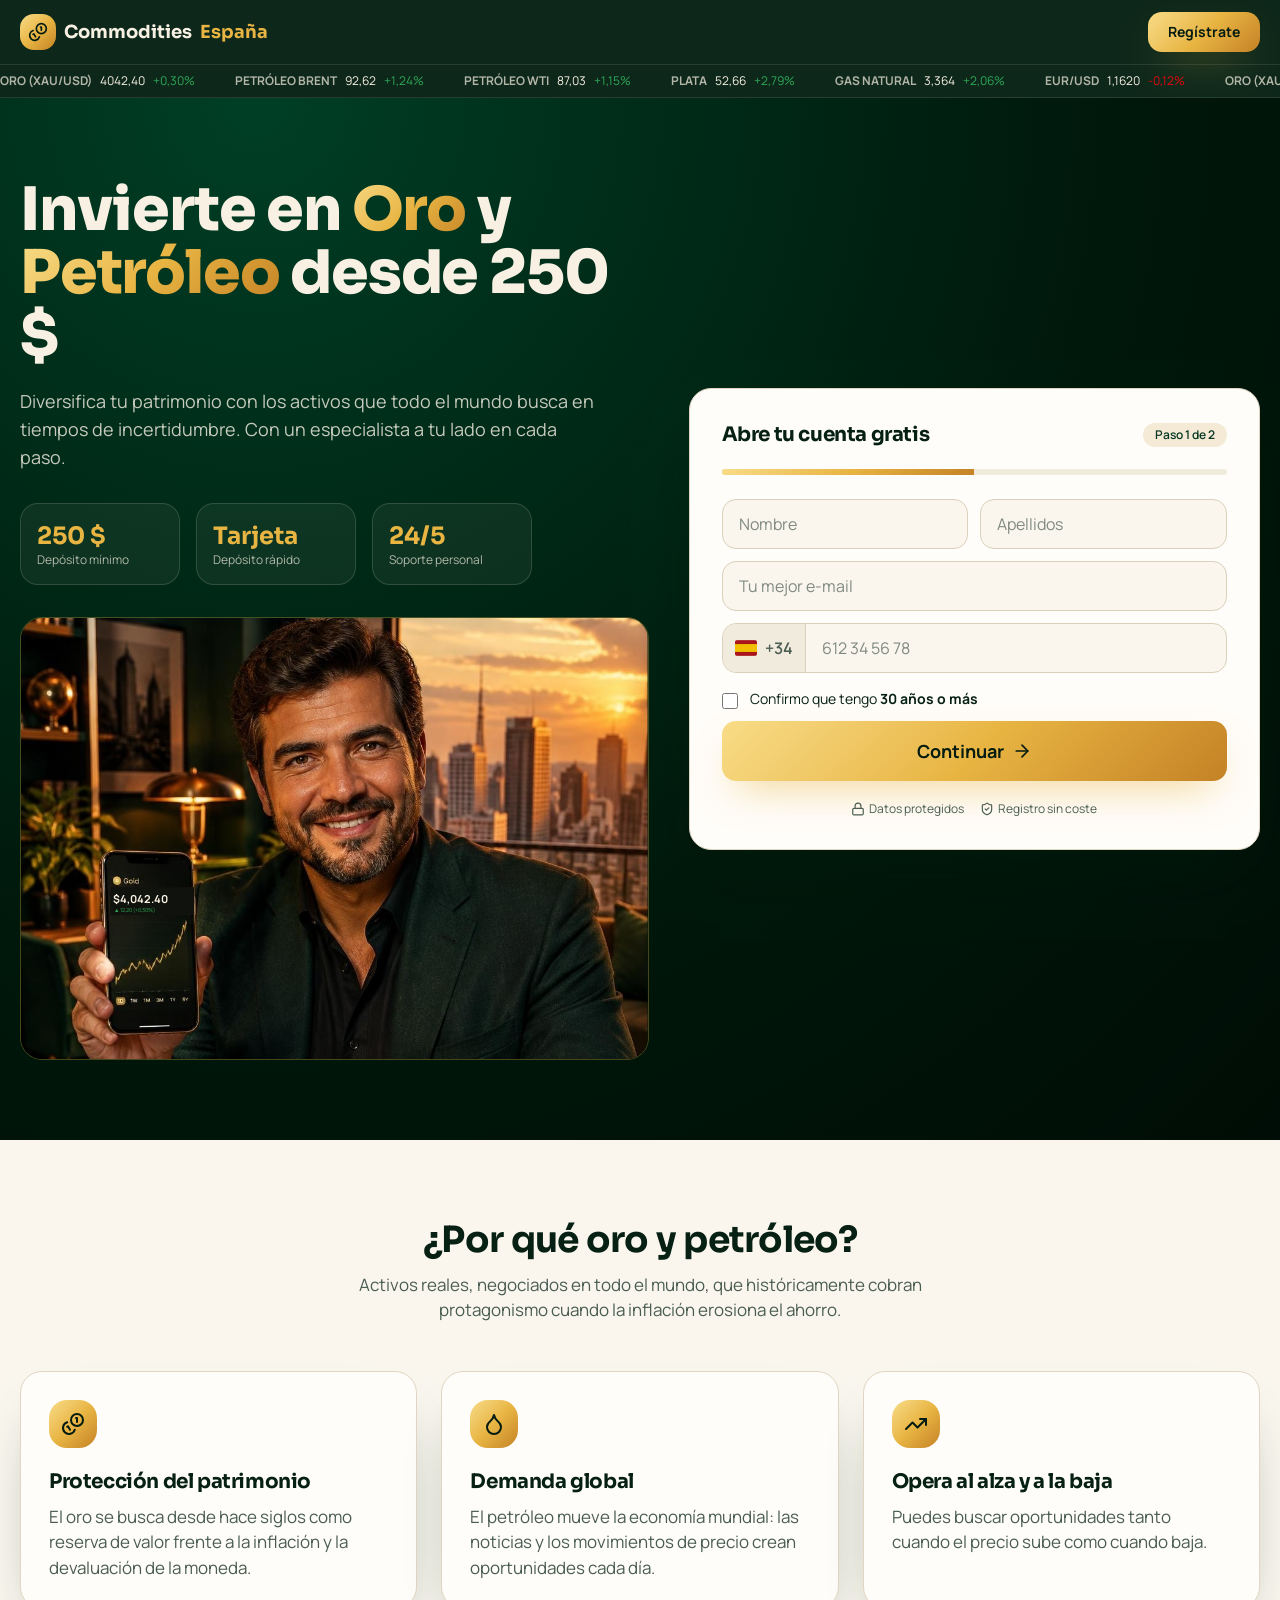
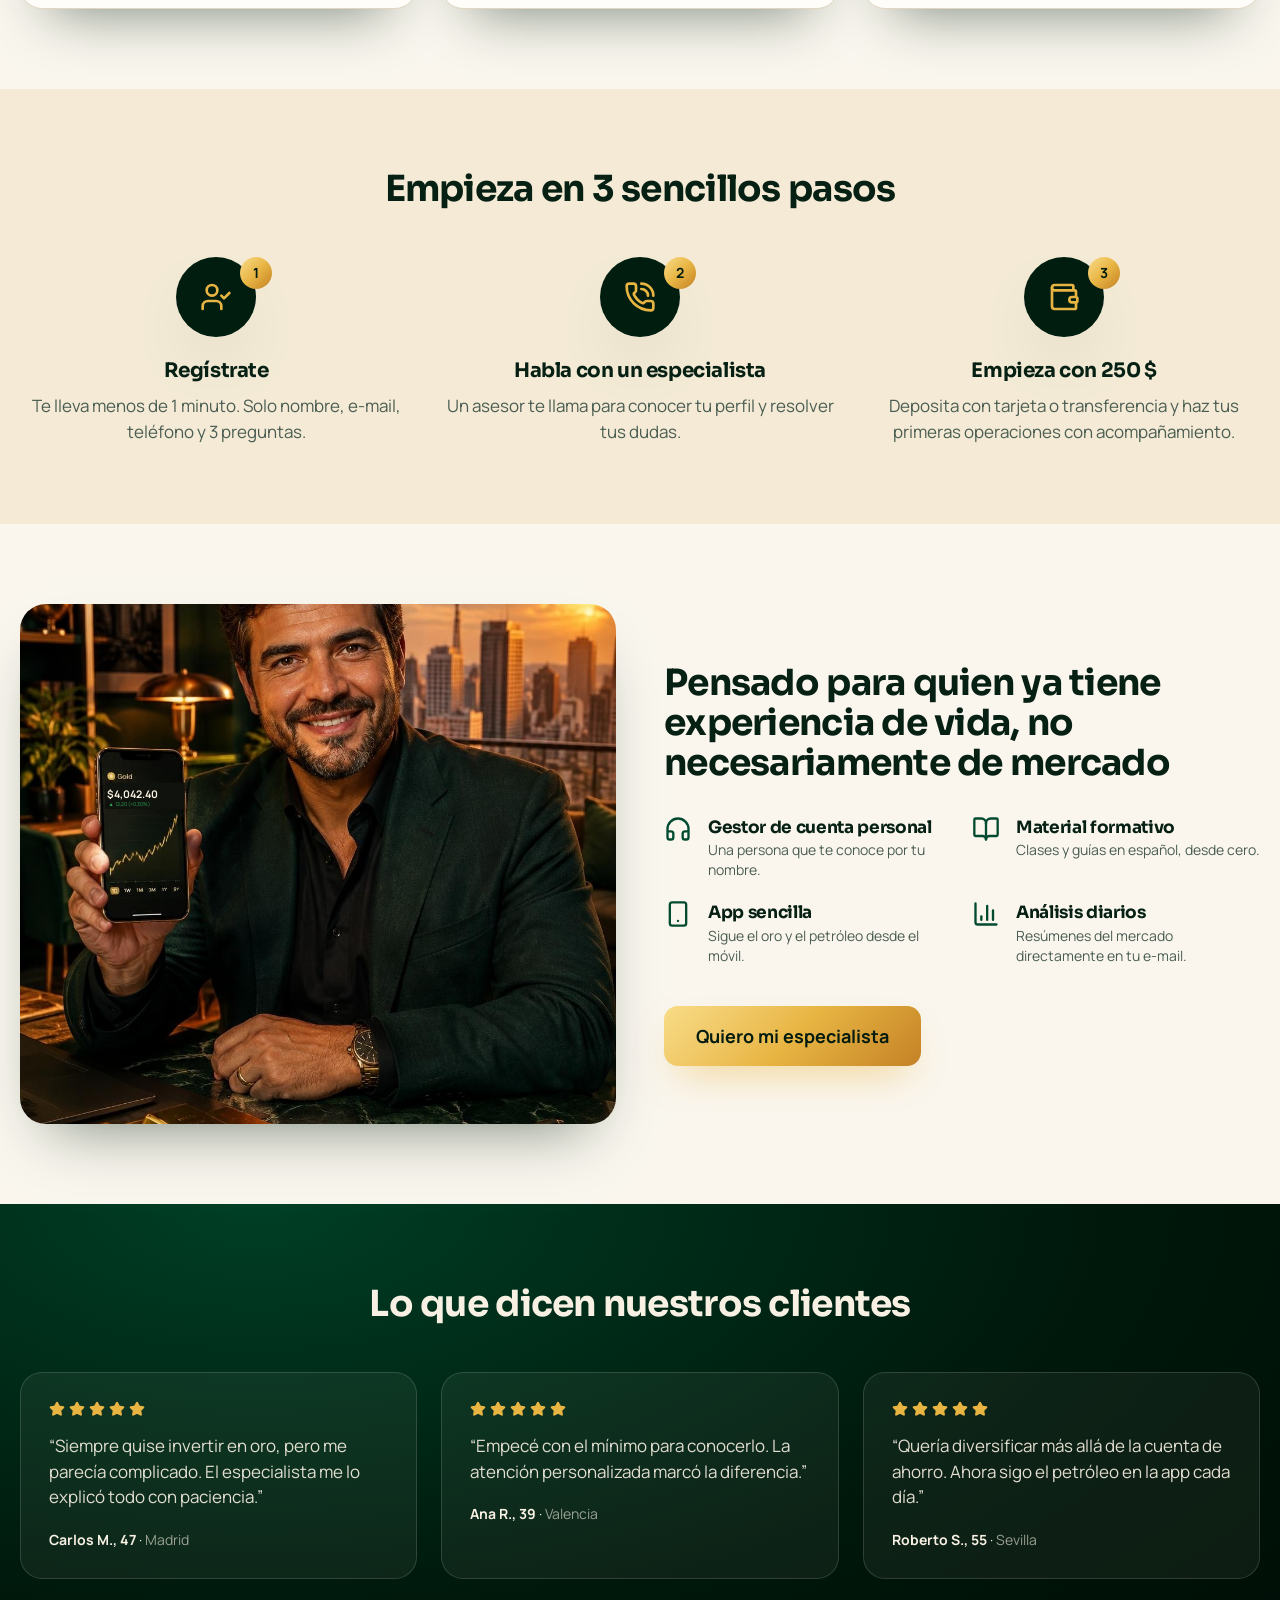
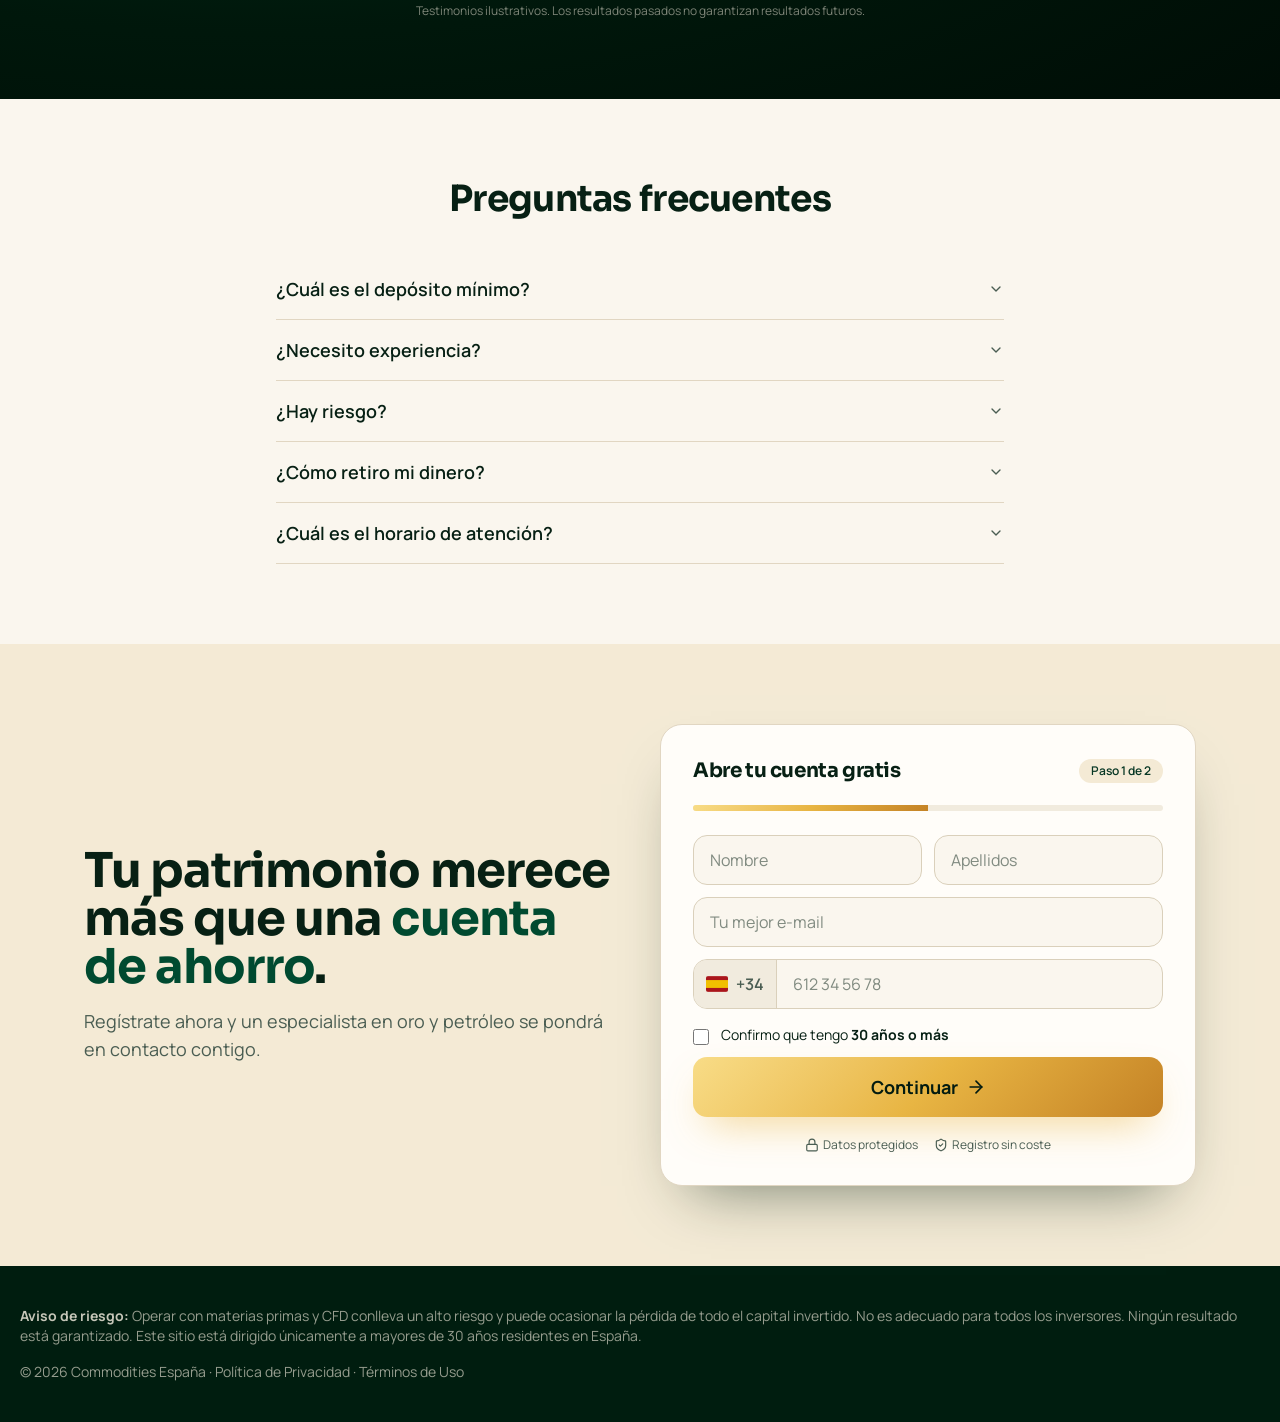
==== index.html @ 973bff1d "feat: add Spanish Bullion landing page script with signup form and live prices" ====
<!doctype html>
<html lang="es-ES">
  <head>
    <meta charset="utf-8" />
    <meta name="viewport" content="width=device-width, initial-scale=1" />
    <title>Invierte en Oro y Petróleo desde 250 $ | Commodities España</title>
    <meta
      name="description"
      content="Opera con oro y petróleo con un depósito mínimo de 250 $, atención personalizada y un especialista dedicado. Registro en 1 minuto."
    />
    <meta
      property="og:title"
      content="Invierte en Oro y Petróleo desde 250 $"
    />
    <meta
      property="og:description"
      content="Especialista dedicado, atención personalizada y depósito con tarjeta o transferencia. Regístrate en 1 minuto."
    />
    <meta property="og:type" content="website" />
    <meta property="og:locale" content="es_ES" />
    <meta name="twitter:card" content="summary_large_image" />
    <!-- No favicon: an empty data URL stops browsers requesting /favicon.ico. -->
    <link rel="icon" href="data:," />
    <link rel="preconnect" href="https://fonts.googleapis.com" />
    <link rel="preconnect" href="https://fonts.gstatic.com" crossorigin />
    <link
      rel="stylesheet"
      href="https://fonts.googleapis.com/css2?family=Manrope:wght@400;500;600;700&family=Sora:wght@600;700;800&display=swap"
    />
    <link rel="stylesheet" href="index.css" />
    <script src="index.js" defer></script>
  </head>
  <body>
    <div class="min-h-screen">
      <!-- ============================== Header + price ticker ============================== -->
      <header
        class="sticky top-0 z-40 border-b border-deep-foreground/10 bg-deep/95 text-deep-foreground backdrop-blur"
      >
        <div
          class="mx-auto flex max-w-7xl items-center justify-between px-5 py-3"
        >
          <div class="flex items-center gap-2 font-display text-lg font-bold">
            <span
              class="grid h-9 w-9 place-items-center rounded-lg bg-gold-gradient text-accent-foreground"
            >
              <svg
                viewBox="0 0 24 24"
                class="h-5 w-5"
                fill="none"
                stroke="currentColor"
                stroke-width="2"
                stroke-linecap="round"
                stroke-linejoin="round"
                aria-hidden="true"
              >
                <path d="M13.744 17.736a6 6 0 1 1-7.48-7.48" />
                <path d="M15 6h1v4" />
                <path d="m6.134 14.768.866-.5 2 3.464" />
                <circle cx="16" cy="8" r="6" />
              </svg>
            </span>
            Commodities <span class="text-gold">España</span>
          </div>
          <button
            type="button"
            data-scroll-to-form
            class="rounded-lg bg-gold-gradient px-5 py-2.5 text-sm font-bold text-accent-foreground shadow-gold"
          >
            Regístrate
          </button>
        </div>
        <div
          class="overflow-hidden border-t border-deep-foreground/10 py-2 text-xs"
        >
          <!-- Filled twice by index.js from api/prices.php; these are fallback values. -->
          <div
            class="flex w-max animate-marquee gap-10 whitespace-nowrap"
            data-ticker
          >
            <span class="flex gap-2"
              ><b class="text-deep-foreground/70">ORO (XAU/USD)</b> 4042,40
              <span class="text-success">+0,30%</span></span
            >
            <span class="flex gap-2"
              ><b class="text-deep-foreground/70">PETRÓLEO BRENT</b> 92,62
              <span class="text-success">+1,24%</span></span
            >
            <span class="flex gap-2"
              ><b class="text-deep-foreground/70">PETRÓLEO WTI</b> 87,03
              <span class="text-success">+1,15%</span></span
            >
            <span class="flex gap-2"
              ><b class="text-deep-foreground/70">PLATA</b> 52,66
              <span class="text-success">+2,79%</span></span
            >
            <span class="flex gap-2"
              ><b class="text-deep-foreground/70">GAS NATURAL</b> 3,364
              <span class="text-success">+2,06%</span></span
            >
            <span class="flex gap-2"
              ><b class="text-deep-foreground/70">EUR/USD</b> 1,1620
              <span class="text-destructive">-0,12%</span></span
            >
            <span class="flex gap-2"
              ><b class="text-deep-foreground/70">ORO (XAU/USD)</b> 4042,40
              <span class="text-success">+0,30%</span></span
            >
            <span class="flex gap-2"
              ><b class="text-deep-foreground/70">PETRÓLEO BRENT</b> 92,62
              <span class="text-success">+1,24%</span></span
            >
            <span class="flex gap-2"
              ><b class="text-deep-foreground/70">PETRÓLEO WTI</b> 87,03
              <span class="text-success">+1,15%</span></span
            >
            <span class="flex gap-2"
              ><b class="text-deep-foreground/70">PLATA</b> 52,66
              <span class="text-success">+2,79%</span></span
            >
            <span class="flex gap-2"
              ><b class="text-deep-foreground/70">GAS NATURAL</b> 3,364
              <span class="text-success">+2,06%</span></span
            >
            <span class="flex gap-2"
              ><b class="text-deep-foreground/70">EUR/USD</b> 1,1620
              <span class="text-destructive">-0,12%</span></span
            >
          </div>
        </div>
      </header>

      <!-- ============================== Hero + first form ============================== -->
      <section
        class="relative overflow-hidden bg-deep-gradient text-deep-foreground"
      >
        <div
          class="mx-auto grid max-w-7xl gap-10 px-5 py-14 lg:grid-cols-[1.1fr_1fr] lg:py-20"
        >
          <div class="flex flex-col justify-center">
            <h1
              class="text-4xl font-extrabold leading-[1.05] sm:text-5xl lg:text-6xl"
            >
              Invierte en <span class="text-gold-gradient">Oro</span> y
              <span class="text-gold-gradient">Petróleo</span> desde 250 $
            </h1>
            <p class="mt-5 max-w-xl text-lg text-deep-foreground/80">
              Diversifica tu patrimonio con los activos que todo el mundo busca
              en tiempos de incertidumbre. Con un especialista a tu lado en cada
              paso.
            </p>
            <div class="mt-8 grid max-w-lg grid-cols-3 gap-4">
              <div
                class="rounded-xl border border-deep-foreground/15 bg-deep-foreground/5 p-4"
              >
                <div class="font-display text-2xl font-bold text-gold">
                  250 $
                </div>
                <div class="text-xs text-deep-foreground/70">
                  Depósito mínimo
                </div>
              </div>
              <div
                class="rounded-xl border border-deep-foreground/15 bg-deep-foreground/5 p-4"
              >
                <div class="font-display text-2xl font-bold text-gold">
                  Tarjeta
                </div>
                <div class="text-xs text-deep-foreground/70">
                  Depósito rápido
                </div>
              </div>
              <div
                class="rounded-xl border border-deep-foreground/15 bg-deep-foreground/5 p-4"
              >
                <div class="font-display text-2xl font-bold text-gold">
                  24/5
                </div>
                <div class="text-xs text-deep-foreground/70">
                  Soporte personal
                </div>
              </div>
            </div>
            <div
              class="mt-8 hidden overflow-hidden rounded-2xl border border-gold/30 lg:block"
            >
              <!-- Photo with the live gold price drawn on the phone screen (updated by index.js). -->
              <svg
                viewBox="0 60 1024 720"
                preserveAspectRatio="xMidYMid slice"
                class="block aspect-[1024/720] w-full"
                role="img"
                aria-label="Inversor siguiendo el precio del oro en el móvil"
              >
                <image
                  href="assets/hero-trader.jpg"
                  width="1024"
                  height="1280"
                />
                <g font-family="Manrope, sans-serif">
                  <text
                    x="150"
                    y="526"
                    font-size="18"
                    font-weight="700"
                    class="fill-deep-foreground"
                    data-gold-price
                  >
                    $4,042.40
                  </text>
                  <text
                    x="152"
                    y="541"
                    font-size="9"
                    class="fill-success"
                    data-gold-change
                  >
                    ▲ 12,20 (+0,30%)
                  </text>
                </g>
              </svg>
            </div>
          </div>
          <!-- Signup form (filled by index.js). -->
          <div
            id="registro"
            class="scroll-mt-24 self-center"
            data-lead-slot
          ></div>
        </div>
      </section>

      <!-- ============================== Why gold and oil ============================== -->
      <section class="mx-auto max-w-7xl px-5 py-20">
        <h2 class="text-center text-3xl font-bold sm:text-4xl">
          ¿Por qué oro y petróleo?
        </h2>
        <p class="mx-auto mt-3 max-w-2xl text-center text-muted-foreground">
          Activos reales, negociados en todo el mundo, que históricamente cobran
          protagonismo cuando la inflación erosiona el ahorro.
        </p>
        <div class="mt-12 grid gap-6 md:grid-cols-3">
          <div class="rounded-2xl border border-border bg-card p-7 shadow-card">
            <span
              class="grid h-12 w-12 place-items-center rounded-xl bg-gold-gradient text-accent-foreground"
            >
              <svg
                viewBox="0 0 24 24"
                class="h-6 w-6"
                fill="none"
                stroke="currentColor"
                stroke-width="2"
                stroke-linecap="round"
                stroke-linejoin="round"
                aria-hidden="true"
              >
                <path d="M13.744 17.736a6 6 0 1 1-7.48-7.48" />
                <path d="M15 6h1v4" />
                <path d="m6.134 14.768.866-.5 2 3.464" />
                <circle cx="16" cy="8" r="6" />
              </svg>
            </span>
            <h3 class="mt-5 text-xl font-bold">Protección del patrimonio</h3>
            <p class="mt-2 text-muted-foreground">
              El oro se busca desde hace siglos como reserva de valor frente a
              la inflación y la devaluación de la moneda.
            </p>
          </div>
          <div class="rounded-2xl border border-border bg-card p-7 shadow-card">
            <span
              class="grid h-12 w-12 place-items-center rounded-xl bg-gold-gradient text-accent-foreground"
            >
              <svg
                viewBox="0 0 24 24"
                class="h-6 w-6"
                fill="none"
                stroke="currentColor"
                stroke-width="2"
                stroke-linecap="round"
                stroke-linejoin="round"
                aria-hidden="true"
              >
                <path
                  d="M12 22a7 7 0 0 0 7-7c0-2-1-3.9-3-5.5s-3.5-4-4-6.5c-.5 2.5-2 4.9-4 6.5C6 11.1 5 13 5 15a7 7 0 0 0 7 7z"
                />
              </svg>
            </span>
            <h3 class="mt-5 text-xl font-bold">Demanda global</h3>
            <p class="mt-2 text-muted-foreground">
              El petróleo mueve la economía mundial: las noticias y los
              movimientos de precio crean oportunidades cada día.
            </p>
          </div>
          <div class="rounded-2xl border border-border bg-card p-7 shadow-card">
            <span
              class="grid h-12 w-12 place-items-center rounded-xl bg-gold-gradient text-accent-foreground"
            >
              <svg
                viewBox="0 0 24 24"
                class="h-6 w-6"
                fill="none"
                stroke="currentColor"
                stroke-width="2"
                stroke-linecap="round"
                stroke-linejoin="round"
                aria-hidden="true"
              >
                <path d="M16 7h6v6" />
                <path d="m22 7-8.5 8.5-5-5L2 17" />
              </svg>
            </span>
            <h3 class="mt-5 text-xl font-bold">Opera al alza y a la baja</h3>
            <p class="mt-2 text-muted-foreground">
              Puedes buscar oportunidades tanto cuando el precio sube como
              cuando baja.
            </p>
          </div>
        </div>
      </section>

      <!-- ============================== 3 steps ============================== -->
      <section class="bg-secondary py-20">
        <div class="mx-auto max-w-7xl px-5">
          <h2 class="text-center text-3xl font-bold sm:text-4xl">
            Empieza en 3 sencillos pasos
          </h2>
          <div class="mt-12 grid gap-8 md:grid-cols-3">
            <div class="relative text-center">
              <div
                class="mx-auto grid h-20 w-20 place-items-center rounded-full bg-deep text-gold shadow-card"
              >
                <svg
                  viewBox="0 0 24 24"
                  class="h-8 w-8"
                  fill="none"
                  stroke="currentColor"
                  stroke-width="2"
                  stroke-linecap="round"
                  stroke-linejoin="round"
                  aria-hidden="true"
                >
                  <path d="m16 11 2 2 4-4" />
                  <path d="M16 21v-2a4 4 0 0 0-4-4H6a4 4 0 0 0-4 4v2" />
                  <circle cx="9" cy="7" r="4" />
                </svg>
              </div>
              <span
                class="absolute left-1/2 top-0 ml-6 grid h-8 w-8 place-items-center rounded-full bg-gold-gradient text-sm font-bold text-accent-foreground"
                >1</span
              >
              <h3 class="mt-5 text-xl font-bold">Regístrate</h3>
              <p class="mt-2 text-muted-foreground">
                Te lleva menos de 1 minuto. Solo nombre, e-mail, teléfono y 3
                preguntas.
              </p>
            </div>
            <div class="relative text-center">
              <div
                class="mx-auto grid h-20 w-20 place-items-center rounded-full bg-deep text-gold shadow-card"
              >
                <svg
                  viewBox="0 0 24 24"
                  class="h-8 w-8"
                  fill="none"
                  stroke="currentColor"
                  stroke-width="2"
                  stroke-linecap="round"
                  stroke-linejoin="round"
                  aria-hidden="true"
                >
                  <path d="M13 2a9 9 0 0 1 9 9" />
                  <path d="M13 6a5 5 0 0 1 5 5" />
                  <path
                    d="M13.832 16.568a1 1 0 0 0 1.213-.303l.355-.465A2 2 0 0 1 17 15h3a2 2 0 0 1 2 2v3a2 2 0 0 1-2 2A18 18 0 0 1 2 4a2 2 0 0 1 2-2h3a2 2 0 0 1 2 2v3a2 2 0 0 1-.8 1.6l-.468.351a1 1 0 0 0-.292 1.233 14 14 0 0 0 6.392 6.384"
                  />
                </svg>
              </div>
              <span
                class="absolute left-1/2 top-0 ml-6 grid h-8 w-8 place-items-center rounded-full bg-gold-gradient text-sm font-bold text-accent-foreground"
                >2</span
              >
              <h3 class="mt-5 text-xl font-bold">Habla con un especialista</h3>
              <p class="mt-2 text-muted-foreground">
                Un asesor te llama para conocer tu perfil y resolver tus dudas.
              </p>
            </div>
            <div class="relative text-center">
              <div
                class="mx-auto grid h-20 w-20 place-items-center rounded-full bg-deep text-gold shadow-card"
              >
                <svg
                  viewBox="0 0 24 24"
                  class="h-8 w-8"
                  fill="none"
                  stroke="currentColor"
                  stroke-width="2"
                  stroke-linecap="round"
                  stroke-linejoin="round"
                  aria-hidden="true"
                >
                  <path
                    d="M19 7V4a1 1 0 0 0-1-1H5a2 2 0 0 0 0 4h15a1 1 0 0 1 1 1v4h-3a2 2 0 0 0 0 4h3a1 1 0 0 0 1-1v-2a1 1 0 0 0-1-1"
                  />
                  <path d="M3 5v14a2 2 0 0 0 2 2h15a1 1 0 0 0 1-1v-4" />
                </svg>
              </div>
              <span
                class="absolute left-1/2 top-0 ml-6 grid h-8 w-8 place-items-center rounded-full bg-gold-gradient text-sm font-bold text-accent-foreground"
                >3</span
              >
              <h3 class="mt-5 text-xl font-bold">Empieza con 250 $</h3>
              <p class="mt-2 text-muted-foreground">
                Deposita con tarjeta o transferencia y haz tus primeras
                operaciones con acompañamiento.
              </p>
            </div>
          </div>
        </div>
      </section>

      <!-- ============================== For whom ============================== -->
      <section
        class="mx-auto grid max-w-7xl items-center gap-12 px-5 py-20 lg:grid-cols-2"
      >
        <svg
          viewBox="0 0 1024 1280"
          preserveAspectRatio="xMidYMid slice"
          class="block h-[520px] w-full overflow-hidden rounded-3xl shadow-card"
          role="img"
          aria-label="Inversor con lingotes de oro"
        >
          <image href="assets/hero-trader.jpg" width="1024" height="1280" />
          <g font-family="Manrope, sans-serif">
            <text
              x="150"
              y="526"
              font-size="18"
              font-weight="700"
              class="fill-deep-foreground"
              data-gold-price
            >
              $4,042.40
            </text>
            <text
              x="152"
              y="541"
              font-size="9"
              class="fill-success"
              data-gold-change
            >
              ▲ 12,20 (+0,30%)
            </text>
          </g>
        </svg>
        <div>
          <h2 class="text-3xl font-bold sm:text-4xl">
            Pensado para quien ya tiene experiencia de vida, no necesariamente
            de mercado
          </h2>
          <div class="mt-8 grid gap-5 sm:grid-cols-2">
            <div class="flex gap-4">
              <svg
                viewBox="0 0 24 24"
                class="h-7 w-7 shrink-0 text-primary"
                fill="none"
                stroke="currentColor"
                stroke-width="2"
                stroke-linecap="round"
                stroke-linejoin="round"
                aria-hidden="true"
              >
                <path
                  d="M3 14h3a2 2 0 0 1 2 2v3a2 2 0 0 1-2 2H5a2 2 0 0 1-2-2v-7a9 9 0 0 1 18 0v7a2 2 0 0 1-2 2h-1a2 2 0 0 1-2-2v-3a2 2 0 0 1 2-2h3"
                />
              </svg>
              <div>
                <h3 class="font-bold">Gestor de cuenta personal</h3>
                <p class="text-sm text-muted-foreground">
                  Una persona que te conoce por tu nombre.
                </p>
              </div>
            </div>
            <div class="flex gap-4">
              <svg
                viewBox="0 0 24 24"
                class="h-7 w-7 shrink-0 text-primary"
                fill="none"
                stroke="currentColor"
                stroke-width="2"
                stroke-linecap="round"
                stroke-linejoin="round"
                aria-hidden="true"
              >
                <path d="M12 7v14" />
                <path
                  d="M3 18a1 1 0 0 1-1-1V4a1 1 0 0 1 1-1h5a4 4 0 0 1 4 4 4 4 0 0 1 4-4h5a1 1 0 0 1 1 1v13a1 1 0 0 1-1 1h-6a3 3 0 0 0-3 3 3 3 0 0 0-3-3z"
                />
              </svg>
              <div>
                <h3 class="font-bold">Material formativo</h3>
                <p class="text-sm text-muted-foreground">
                  Clases y guías en español, desde cero.
                </p>
              </div>
            </div>
            <div class="flex gap-4">
              <svg
                viewBox="0 0 24 24"
                class="h-7 w-7 shrink-0 text-primary"
                fill="none"
                stroke="currentColor"
                stroke-width="2"
                stroke-linecap="round"
                stroke-linejoin="round"
                aria-hidden="true"
              >
                <rect width="14" height="20" x="5" y="2" rx="2" ry="2" />
                <path d="M12 18h.01" />
              </svg>
              <div>
                <h3 class="font-bold">App sencilla</h3>
                <p class="text-sm text-muted-foreground">
                  Sigue el oro y el petróleo desde el móvil.
                </p>
              </div>
            </div>
            <div class="flex gap-4">
              <svg
                viewBox="0 0 24 24"
                class="h-7 w-7 shrink-0 text-primary"
                fill="none"
                stroke="currentColor"
                stroke-width="2"
                stroke-linecap="round"
                stroke-linejoin="round"
                aria-hidden="true"
              >
                <path d="M3 3v16a2 2 0 0 0 2 2h16" />
                <path d="M18 17V9" />
                <path d="M13 17V5" />
                <path d="M8 17v-3" />
              </svg>
              <div>
                <h3 class="font-bold">Análisis diarios</h3>
                <p class="text-sm text-muted-foreground">
                  Resúmenes del mercado directamente en tu e-mail.
                </p>
              </div>
            </div>
          </div>
          <button
            type="button"
            data-scroll-to-form
            class="mt-10 inline-block rounded-lg bg-gold-gradient px-8 py-4 text-lg font-bold text-accent-foreground shadow-gold"
          >
            Quiero mi especialista
          </button>
        </div>
      </section>

      <!-- ============================== Testimonials ============================== -->
      <section class="bg-deep-gradient py-20 text-deep-foreground">
        <div class="mx-auto max-w-7xl px-5">
          <h2 class="text-center text-3xl font-bold sm:text-4xl">
            Lo que dicen nuestros clientes
          </h2>
          <div class="mt-12 grid gap-6 md:grid-cols-3">
            <figure
              class="rounded-2xl border border-deep-foreground/15 bg-deep-foreground/5 p-7"
            >
              <div
                class="flex gap-1 text-gold"
                data-stars
                aria-label="5 estrellas"
              ></div>
              <blockquote class="mt-4 text-deep-foreground/90">
                “Siempre quise invertir en oro, pero me parecía complicado. El
                especialista me lo explicó todo con paciencia.”
              </blockquote>
              <figcaption class="mt-5 text-sm">
                <b>Carlos M., 47</b> ·
                <span class="text-deep-foreground/60">Madrid</span>
              </figcaption>
            </figure>
            <figure
              class="rounded-2xl border border-deep-foreground/15 bg-deep-foreground/5 p-7"
            >
              <div
                class="flex gap-1 text-gold"
                data-stars
                aria-label="5 estrellas"
              ></div>
              <blockquote class="mt-4 text-deep-foreground/90">
                “Empecé con el mínimo para conocerlo. La atención personalizada
                marcó la diferencia.”
              </blockquote>
              <figcaption class="mt-5 text-sm">
                <b>Ana R., 39</b> ·
                <span class="text-deep-foreground/60">Valencia</span>
              </figcaption>
            </figure>
            <figure
              class="rounded-2xl border border-deep-foreground/15 bg-deep-foreground/5 p-7"
            >
              <div
                class="flex gap-1 text-gold"
                data-stars
                aria-label="5 estrellas"
              ></div>
              <blockquote class="mt-4 text-deep-foreground/90">
                “Quería diversificar más allá de la cuenta de ahorro. Ahora sigo
                el petróleo en la app cada día.”
              </blockquote>
              <figcaption class="mt-5 text-sm">
                <b>Roberto S., 55</b> ·
                <span class="text-deep-foreground/60">Sevilla</span>
              </figcaption>
            </figure>
          </div>
          <p class="mt-6 text-center text-xs text-deep-foreground/50">
            Testimonios ilustrativos. Los resultados pasados no garantizan
            resultados futuros.
          </p>
        </div>
      </section>

      <!-- ============================== FAQ ============================== -->
      <section class="mx-auto max-w-3xl px-5 py-20">
        <h2 class="text-center text-3xl font-bold sm:text-4xl">
          Preguntas frecuentes
        </h2>
        <div class="faq mt-10">
          <details class="border-b">
            <summary
              class="flex cursor-pointer items-center justify-between py-4 text-left text-lg font-semibold hover:underline"
            >
              ¿Cuál es el depósito mínimo?
              <svg
                viewBox="0 0 24 24"
                class="h-4 w-4 shrink-0 text-muted-foreground"
                fill="none"
                stroke="currentColor"
                stroke-width="2"
                stroke-linecap="round"
                stroke-linejoin="round"
                aria-hidden="true"
              >
                <path d="m6 9 6 6 6-6" />
              </svg>
            </summary>
            <p class="pb-4 text-base text-muted-foreground">
              Puedes empezar con 250 $ (unos 215 €), con tarjeta o transferencia
              bancaria.
            </p>
          </details>
          <details class="border-b">
            <summary
              class="flex cursor-pointer items-center justify-between py-4 text-left text-lg font-semibold hover:underline"
            >
              ¿Necesito experiencia?
              <svg
                viewBox="0 0 24 24"
                class="h-4 w-4 shrink-0 text-muted-foreground"
                fill="none"
                stroke="currentColor"
                stroke-width="2"
                stroke-linecap="round"
                stroke-linejoin="round"
                aria-hidden="true"
              >
                <path d="m6 9 6 6 6-6" />
              </svg>
            </summary>
            <p class="pb-4 text-base text-muted-foreground">
              No. Tu especialista y nuestro material formativo te ayudan desde
              el primer paso.
            </p>
          </details>
          <details class="border-b">
            <summary
              class="flex cursor-pointer items-center justify-between py-4 text-left text-lg font-semibold hover:underline"
            >
              ¿Hay riesgo?
              <svg
                viewBox="0 0 24 24"
                class="h-4 w-4 shrink-0 text-muted-foreground"
                fill="none"
                stroke="currentColor"
                stroke-width="2"
                stroke-linecap="round"
                stroke-linejoin="round"
                aria-hidden="true"
              >
                <path d="m6 9 6 6 6-6" />
              </svg>
            </summary>
            <p class="pb-4 text-base text-muted-foreground">
              Sí. Operar con materias primas conlleva el riesgo de perder el
              capital invertido. Invierte solo lo que puedas permitirte perder y
              cuenta con asesoramiento.
            </p>
          </details>
          <details class="border-b">
            <summary
              class="flex cursor-pointer items-center justify-between py-4 text-left text-lg font-semibold hover:underline"
            >
              ¿Cómo retiro mi dinero?
              <svg
                viewBox="0 0 24 24"
                class="h-4 w-4 shrink-0 text-muted-foreground"
                fill="none"
                stroke="currentColor"
                stroke-width="2"
                stroke-linecap="round"
                stroke-linejoin="round"
                aria-hidden="true"
              >
                <path d="m6 9 6 6 6-6" />
              </svg>
            </summary>
            <p class="pb-4 text-base text-muted-foreground">
              Puedes solicitar las retiradas desde la plataforma y recibirlas en
              tu cuenta bancaria en España.
            </p>
          </details>
          <details class="border-b">
            <summary
              class="flex cursor-pointer items-center justify-between py-4 text-left text-lg font-semibold hover:underline"
            >
              ¿Cuál es el horario de atención?
              <svg
                viewBox="0 0 24 24"
                class="h-4 w-4 shrink-0 text-muted-foreground"
                fill="none"
                stroke="currentColor"
                stroke-width="2"
                stroke-linecap="round"
                stroke-linejoin="round"
                aria-hidden="true"
              >
                <path d="m6 9 6 6 6-6" />
              </svg>
            </summary>
            <p class="pb-4 text-base text-muted-foreground">
              Atención en español de lunes a viernes, 24 horas, mientras el
              mercado está abierto.
            </p>
          </details>
        </div>
      </section>

      <!-- ============================== Closing CTA + second form ============================== -->
      <section class="bg-secondary py-20">
        <div
          class="mx-auto grid max-w-6xl items-center gap-10 px-5 lg:grid-cols-2"
        >
          <div>
            <h2 class="text-3xl font-bold sm:text-5xl">
              Tu patrimonio merece más que una
              <span class="text-primary">cuenta de ahorro</span>.
            </h2>
            <p
              class="mt-4 text-lg text-muted-foreground"
            >
              Regístrate ahora y un especialista en oro y petróleo se pondrá en
              contacto contigo.
            </p>
          </div>
          <div class="self-center" data-lead-slot></div>
        </div>
      </section>

      <footer class="bg-deep py-10 text-sm text-deep-foreground/60">
        <div class="mx-auto max-w-7xl space-y-4 px-5">
          <p>
            <b class="text-deep-foreground/80">Aviso de riesgo:</b> Operar con
            materias primas y CFD conlleva un alto riesgo y puede ocasionar la
            pérdida de todo el capital invertido. No es adecuado para todos los
            inversores. Ningún resultado está garantizado. Este sitio está
            dirigido únicamente a mayores de 30 años residentes en España.
          </p>
          <p>
            © <span data-year>2026</span> Commodities España · Política de
            Privacidad · Términos de Uso
          </p>
        </div>
      </footer>
    </div>

    <!-- ============================== Templates used by index.js ============================== -->

    <!-- Signup form: 2 steps, then the success message. One copy goes in each [data-lead-slot]. -->
    <template id="lead-form-template">
      <div
        class="rounded-2xl border border-border bg-card p-6 text-card-foreground shadow-card sm:p-8"
      >
        <!-- Step 3: success -->
        <div class="py-8 text-center" data-step="3" hidden>
          <svg
            viewBox="0 0 24 24"
            class="mx-auto h-14 w-14 text-success"
            fill="none"
            stroke="currentColor"
            stroke-width="2"
            stroke-linecap="round"
            stroke-linejoin="round"
            aria-hidden="true"
          >
            <circle cx="12" cy="12" r="10" />
            <path d="m9 12 2 2 4-4" />
          </svg>
          <h3 class="mt-4 text-2xl font-bold">
            ¡Registro recibido, <span data-first-name></span>!
          </h3>
          <p class="mt-2 text-muted-foreground">
            Un especialista te llamará en breve.
            Atento a tu móvil.
          </p>
          <p
            class="mt-4 text-sm font-medium text-foreground"
            data-redirecting
            hidden
          >
            Redirigiendo a tu cuenta...
          </p>
        </div>

        <div data-steps>
          <div class="mb-5 flex items-center justify-between">
            <h3 class="text-xl font-bold" data-step-title>
              Abre tu cuenta gratis
            </h3>
            <span
              class="rounded-full bg-secondary px-3 py-1 text-xs font-semibold text-secondary-foreground"
            >
              Paso <span data-step-number>1</span> de 2
            </span>
          </div>
          <div class="mb-6 h-1.5 overflow-hidden rounded-full bg-muted">
            <div
              class="h-full bg-gold-gradient transition-all"
              style="width: 50%"
              data-progress
            ></div>
          </div>

          <!-- Step 1: contact details -->
          <div class="space-y-3" data-step="1">
            <div class="grid grid-cols-1 gap-3 sm:grid-cols-2">
              <div>
                <input
                  data-field="firstName"
                  class="w-full rounded-lg border border-input bg-background px-4 py-3 text-base outline-none focus:border-accent focus:ring-2 focus:ring-ring"
                  placeholder="Nombre"
                  autocomplete="given-name"
                  maxlength="50"
                />
                <p
                  class="mt-1 text-xs font-medium text-destructive"
                  role="alert"
                  data-error="firstName"
                  hidden
                ></p>
              </div>
              <div>
                <input
                  data-field="lastName"
                  class="w-full rounded-lg border border-input bg-background px-4 py-3 text-base outline-none focus:border-accent focus:ring-2 focus:ring-ring"
                  placeholder="Apellidos"
                  autocomplete="family-name"
                  maxlength="50"
                />
                <p
                  class="mt-1 text-xs font-medium text-destructive"
                  role="alert"
                  data-error="lastName"
                  hidden
                ></p>
              </div>
            </div>
            <div>
              <input
                data-field="email"
                class="w-full rounded-lg border border-input bg-background px-4 py-3 text-base outline-none focus:border-accent focus:ring-2 focus:ring-ring"
                type="email"
                inputmode="email"
                autocomplete="email"
                placeholder="Tu mejor e-mail"
                maxlength="255"
              />
              <p
                class="mt-1 text-xs font-medium text-destructive"
                role="alert"
                data-error="email"
                hidden
              ></p>
            </div>
            <div>
              <!-- Prefix and input share one border, so they always line up and never wrap apart. -->
              <div
                class="flex items-stretch overflow-hidden rounded-lg border border-input bg-background focus-within:border-accent focus-within:ring-2 focus-within:ring-ring"
                data-phone-box
              >
                <span
                  aria-hidden="true"
                  class="flex shrink-0 items-center gap-2 whitespace-nowrap border-r border-input bg-muted px-3 text-base font-semibold text-muted-foreground"
                >
                  <svg
                    viewBox="0 0 28 20"
                    class="h-4 w-[22px] shrink-0 rounded-[2px]"
                    role="presentation"
                  >
                    <rect width="28" height="20" fill="#aa151b" />
                    <rect y="5" width="28" height="10" fill="#f1bf00" />
                  </svg>
                  +34
                </span>
                <input
                  data-field="phone"
                  aria-label="Teléfono móvil (+34)"
                  class="min-w-0 flex-1 bg-transparent px-4 py-3 text-base outline-none"
                  type="tel"
                  inputmode="numeric"
                  autocomplete="tel-national"
                  placeholder="612 34 56 78"
                  maxlength="16"
                />
              </div>
              <p
                class="mt-1 text-xs font-medium text-destructive"
                role="alert"
                data-error="phone"
                hidden
              ></p>
            </div>
            <!-- Honeypot: hidden from people and screen readers; bots fill it. -->
            <input
              type="text"
              name="website"
              data-field="website"
              tabindex="-1"
              autocomplete="off"
              aria-hidden="true"
              class="absolute -left-[9999px] h-0 w-0 opacity-0"
            />
            <label class="flex items-start gap-3 pt-1 text-sm">
              <input
                type="checkbox"
                class="mt-1 h-4 w-4 accent-primary"
                data-field="over30"
              />
              <span>Confirmo que tengo <strong>30 años o más</strong></span>
            </label>
            <p
              class="text-sm font-medium text-destructive"
              data-form-error
              hidden
            ></p>
            <button
              type="button"
              data-next
              class="flex w-full items-center justify-center gap-2 rounded-lg bg-gold-gradient px-6 py-4 text-lg font-bold text-accent-foreground shadow-gold transition hover:brightness-105"
            >
              Continuar
              <svg
                viewBox="0 0 24 24"
                class="h-5 w-5"
                fill="none"
                stroke="currentColor"
                stroke-width="2"
                stroke-linecap="round"
                stroke-linejoin="round"
                aria-hidden="true"
              >
                <path d="M5 12h14" />
                <path d="m12 5 7 7-7 7" />
              </svg>
            </button>
          </div>

          <!-- Step 2: the 3 questions, consent and captcha -->
          <div class="space-y-5" data-step="2" hidden>
            <fieldset class="space-y-2" data-choice="experience">
              <legend class="text-sm font-semibold text-foreground">
                1. ¿Qué experiencia tienes invirtiendo?
              </legend>
              <div class="grid grid-cols-1 gap-2 sm:grid-cols-2">
                <button type="button" data-value="none">
                  Nunca he operado
                </button>
                <button type="button" data-value="beginner">
                  Principiante (ya lo he probado)
                </button>
                <button type="button" data-value="experienced">
                  Con experiencia
                </button>
              </div>
            </fieldset>
            <fieldset class="space-y-2" data-choice="goal">
              <legend class="text-sm font-semibold text-foreground">
                2. ¿Cuál es tu objetivo principal?
              </legend>
              <div class="grid grid-cols-1 gap-2 sm:grid-cols-2">
                <button type="button" data-value="extra_income">
                  Ingresos extra cada mes
                </button>
                <button type="button" data-value="grow_savings">
                  Hacer crecer mi patrimonio
                </button>
                <button type="button" data-value="inflation">
                  Protegerme de la inflación
                </button>
                <button type="button" data-value="learn">
                  Aprender a operar
                </button>
              </div>
            </fieldset>
            <fieldset class="space-y-2" data-choice="deposit">
              <legend class="text-sm font-semibold text-foreground">
                3. ¿Puedes empezar con el depósito mínimo de 250 $?
              </legend>
              <div class="grid grid-cols-1 gap-2 sm:grid-cols-2">
                <button type="button" data-value="yes">
                  Sí, empiezo con 250 $ o más
                </button>
                <button type="button" data-value="not_yet">Todavía no</button>
              </div>
            </fieldset>
            <label class="flex items-start gap-3 text-xs text-muted-foreground">
              <input
                type="checkbox"
                class="mt-0.5 h-4 w-4 accent-primary"
                data-field="consent"
              />
              <span
                >Acepto que me contacten por teléfono y e-mail, y
                acepto la Política de Privacidad (RGPD).</span
              >
            </label>
            <div class="min-h-[65px]" data-captcha></div>
            <p class="text-xs text-muted-foreground" data-captcha-failed hidden>
              La verificación de seguridad no se ha cargado. Desactiva los
              bloqueadores de anuncios en este sitio o recarga la página.
            </p>
            <p
              class="text-sm font-medium text-destructive"
              data-form-error
              hidden
            ></p>
            <div class="flex gap-2">
              <button
                type="button"
                data-back
                class="rounded-lg border border-input px-4 py-4 text-sm font-semibold"
              >
                Volver
              </button>
              <button
                type="button"
                data-submit
                class="flex flex-1 items-center justify-center gap-2 rounded-lg bg-gold-gradient px-6 py-4 text-lg font-bold text-accent-foreground shadow-gold transition hover:brightness-105 disabled:opacity-60"
              >
                Quiero empezar ahora
              </button>
            </div>
          </div>

          <div
            class="mt-5 flex items-center justify-center gap-4 text-xs text-muted-foreground"
          >
            <span class="flex items-center gap-1">
              <svg
                viewBox="0 0 24 24"
                class="h-3.5 w-3.5"
                fill="none"
                stroke="currentColor"
                stroke-width="2"
                stroke-linecap="round"
                stroke-linejoin="round"
                aria-hidden="true"
              >
                <rect width="18" height="11" x="3" y="11" rx="2" ry="2" />
                <path d="M7 11V7a5 5 0 0 1 10 0v4" />
              </svg>
              Datos protegidos
            </span>
            <span class="flex items-center gap-1">
              <svg
                viewBox="0 0 24 24"
                class="h-3.5 w-3.5"
                fill="none"
                stroke="currentColor"
                stroke-width="2"
                stroke-linecap="round"
                stroke-linejoin="round"
                aria-hidden="true"
              >
                <path
                  d="M20 13c0 5-3.5 7.5-7.66 8.95a1 1 0 0 1-.67-.01C7.5 20.5 4 18 4 13V6a1 1 0 0 1 1-1c2 0 4.5-1.2 6.24-2.72a1.17 1.17 0 0 1 1.52 0C14.51 3.81 17 5 19 5a1 1 0 0 1 1 1z"
                />
                <path d="m9 12 2 2 4-4" />
              </svg>
              Registro sin coste
            </span>
          </div>
        </div>
      </div>
    </template>
  </body>
</html>
---- index.css ----
/*
 * Spanish Bullion landing page styles.
 * Generated from the brasil-bullion app's Tailwind CSS build (this site is its Spanish adaptation): the class names in index.html
 * map to the rules below. Hand-written additions are at the end of the file.
 */
/*! tailwindcss v4.3.5 | MIT License | https://tailwindcss.com */
@layer properties {
  @supports (((-webkit-hyphens: none)) and (not (margin-trim: block))) or
    ((-moz-orient: inline) and (not (color: rgb(from red r g b)))) {
    *,
    :before,
    :after,
    ::backdrop {
      --tw-translate-x: 0;
      --tw-translate-y: 0;
      --tw-translate-z: 0;
      --tw-rotate-x: initial;
      --tw-rotate-y: initial;
      --tw-rotate-z: initial;
      --tw-skew-x: initial;
      --tw-skew-y: initial;
      --tw-space-y-reverse: 0;
      --tw-space-x-reverse: 0;
      --tw-border-style: solid;
      --tw-leading: initial;
      --tw-font-weight: initial;
      --tw-tracking: initial;
      --tw-ordinal: initial;
      --tw-slashed-zero: initial;
      --tw-numeric-figure: initial;
      --tw-numeric-spacing: initial;
      --tw-numeric-fraction: initial;
      --tw-shadow: 0 0 #0000;
      --tw-shadow-color: initial;
      --tw-shadow-alpha: 100%;
      --tw-inset-shadow: 0 0 #0000;
      --tw-inset-shadow-color: initial;
      --tw-inset-shadow-alpha: 100%;
      --tw-ring-color: initial;
      --tw-ring-shadow: 0 0 #0000;
      --tw-inset-ring-color: initial;
      --tw-inset-ring-shadow: 0 0 #0000;
      --tw-ring-inset: initial;
      --tw-ring-offset-width: 0px;
      --tw-ring-offset-color: #fff;
      --tw-ring-offset-shadow: 0 0 #0000;
      --tw-outline-style: solid;
      --tw-blur: initial;
      --tw-brightness: initial;
      --tw-contrast: initial;
      --tw-grayscale: initial;
      --tw-hue-rotate: initial;
      --tw-invert: initial;
      --tw-opacity: initial;
      --tw-saturate: initial;
      --tw-sepia: initial;
      --tw-drop-shadow: initial;
      --tw-drop-shadow-color: initial;
      --tw-drop-shadow-alpha: 100%;
      --tw-drop-shadow-size: initial;
      --tw-backdrop-blur: initial;
      --tw-backdrop-brightness: initial;
      --tw-backdrop-contrast: initial;
      --tw-backdrop-grayscale: initial;
      --tw-backdrop-hue-rotate: initial;
      --tw-backdrop-invert: initial;
      --tw-backdrop-opacity: initial;
      --tw-backdrop-saturate: initial;
      --tw-backdrop-sepia: initial;
      --tw-duration: initial;
      --tw-ease: initial;
      --tw-content: "";
      --tw-animation-delay: 0s;
      --tw-animation-direction: normal;
      --tw-animation-duration: initial;
      --tw-animation-fill-mode: none;
      --tw-animation-iteration-count: 1;
      --tw-enter-blur: 0;
      --tw-enter-opacity: 1;
      --tw-enter-rotate: 0;
      --tw-enter-scale: 1;
      --tw-enter-translate-x: 0;
      --tw-enter-translate-y: 0;
      --tw-exit-blur: 0;
      --tw-exit-opacity: 1;
      --tw-exit-rotate: 0;
      --tw-exit-scale: 1;
      --tw-exit-translate-x: 0;
      --tw-exit-translate-y: 0;
    }
  }
}
@layer theme {
  :root,
  :host {
    --font-sans: "Manrope", system-ui, sans-serif;
    --font-mono:
      ui-monospace, SFMono-Regular, Menlo, Monaco, Consolas, "Liberation Mono",
      "Courier New", monospace;
    --color-black: #000;
    --color-white: #fff;
    --spacing: 0.25rem;
    --container-sm: 24rem;
    --container-md: 28rem;
    --container-lg: 32rem;
    --container-xl: 36rem;
    --container-2xl: 42rem;
    --container-3xl: 48rem;
    --container-6xl: 72rem;
    --container-7xl: 80rem;
    --text-xs: 0.75rem;
    --text-xs--line-height: calc(1 / 0.75);
    --text-sm: 0.875rem;
    --text-sm--line-height: calc(1.25 / 0.875);
    --text-base: 1rem;
    --text-base--line-height: calc(1.5 / 1);
    --text-lg: 1.125rem;
    --text-lg--line-height: calc(1.75 / 1.125);
    --text-xl: 1.25rem;
    --text-xl--line-height: calc(1.75 / 1.25);
    --text-2xl: 1.5rem;
    --text-2xl--line-height: calc(2 / 1.5);
    --text-3xl: 1.875rem;
    --text-3xl--line-height: calc(2.25 / 1.875);
    --text-4xl: 2.25rem;
    --text-4xl--line-height: calc(2.5 / 2.25);
    --text-5xl: 3rem;
    --text-5xl--line-height: 1;
    --text-6xl: 3.75rem;
    --text-6xl--line-height: 1;
    --text-7xl: 4.5rem;
    --text-7xl--line-height: 1;
    --font-weight-normal: 400;
    --font-weight-medium: 500;
    --font-weight-semibold: 600;
    --font-weight-bold: 700;
    --font-weight-extrabold: 800;
    --tracking-tight: -0.025em;
    --tracking-wide: 0.025em;
    --tracking-wider: 0.05em;
    --tracking-widest: 0.1em;
    --leading-tight: 1.25;
    --leading-relaxed: 1.625;
    --ease-out: cubic-bezier(0, 0, 0.2, 1);
    --ease-in-out: cubic-bezier(0.4, 0, 0.2, 1);
    --animate-spin: spin 1s linear infinite;
    --animate-pulse: pulse 2s cubic-bezier(0.4, 0, 0.6, 1) infinite;
    --blur-sm: 8px;
    --aspect-video: 16 / 9;
    --default-transition-duration: 0.15s;
    --default-transition-timing-function: cubic-bezier(0.4, 0, 0.2, 1);
    --default-font-family: "Manrope", system-ui, sans-serif;
    --default-mono-font-family: var(--font-mono);
    --font-display: "Sora", system-ui, sans-serif;
    --color-background: var(--background);
    --color-foreground: var(--foreground);
    --color-border: var(--border);
  }
}
@layer base {
  *,
  :after,
  :before,
  ::backdrop {
    box-sizing: border-box;
    border: 0 solid;
    margin: 0;
    padding: 0;
  }
  ::file-selector-button {
    box-sizing: border-box;
    border: 0 solid;
    margin: 0;
    padding: 0;
  }
  html,
  :host {
    -webkit-text-size-adjust: 100%;
    tab-size: 4;
    line-height: 1.5;
    font-family: var(
      --default-font-family,
      -apple-system,
      BlinkMacSystemFont,
      "Segoe UI",
      Roboto,
      "Helvetica Neue",
      "Noto Sans",
      Arial,
      sans-serif,
      "Apple Color Emoji",
      "Segoe UI Emoji",
      "Segoe UI Symbol",
      "Noto Color Emoji"
    );
    font-feature-settings: var(--default-font-feature-settings, normal);
    font-variation-settings: var(--default-font-variation-settings, normal);
    -webkit-tap-highlight-color: transparent;
  }
  hr {
    height: 0;
    color: inherit;
    border-top-width: 1px;
  }
  abbr:where([title]) {
    -webkit-text-decoration: underline dotted;
    text-decoration: underline dotted;
  }
  h1,
  h2,
  h3,
  h4,
  h5,
  h6 {
    font-size: inherit;
    font-weight: inherit;
  }
  a {
    color: inherit;
    -webkit-text-decoration: inherit;
    -webkit-text-decoration: inherit;
    -webkit-text-decoration: inherit;
    -webkit-text-decoration: inherit;
    text-decoration: inherit;
  }
  b,
  strong {
    font-weight: bolder;
  }
  code,
  kbd,
  samp,
  pre {
    font-family: var(
      --default-mono-font-family,
      ui-monospace,
      SFMono-Regular,
      Menlo,
      Monaco,
      Consolas,
      "Liberation Mono",
      "Courier New",
      monospace
    );
    font-feature-settings: var(--default-mono-font-feature-settings, normal);
    font-variation-settings: var(
      --default-mono-font-variation-settings,
      normal
    );
    font-size: 1em;
  }
  small {
    font-size: 80%;
  }
  sub,
  sup {
    vertical-align: baseline;
    font-size: 75%;
    line-height: 0;
    position: relative;
  }
  sub {
    bottom: -0.25em;
  }
  sup {
    top: -0.5em;
  }
  table {
    text-indent: 0;
    border-color: inherit;
    border-collapse: collapse;
  }
  :-moz-focusring:where(:not(iframe)) {
    outline: auto;
  }
  progress {
    vertical-align: baseline;
  }
  summary {
    display: list-item;
  }
  ol,
  ul,
  menu {
    list-style: none;
  }
  img,
  svg,
  video,
  canvas,
  audio,
  iframe,
  embed,
  object {
    vertical-align: middle;
    display: block;
  }
  img,
  video {
    max-width: 100%;
    height: auto;
  }
  button,
  input,
  select,
  optgroup,
  textarea {
    font: inherit;
    font-feature-settings: inherit;
    font-variation-settings: inherit;
    letter-spacing: inherit;
    color: inherit;
    opacity: 1;
    background-color: #0000;
    border-radius: 0;
  }
  ::file-selector-button {
    font: inherit;
    font-feature-settings: inherit;
    font-variation-settings: inherit;
    letter-spacing: inherit;
    color: inherit;
    opacity: 1;
    background-color: #0000;
    border-radius: 0;
  }
  :where(select:is([multiple], [size])) optgroup {
    font-weight: bolder;
  }
  :where(select:is([multiple], [size])) optgroup option {
    padding-inline-start: 20px;
  }
  ::file-selector-button {
    margin-inline-end: 4px;
  }
  ::placeholder {
    opacity: 1;
  }
  @supports (not ((-webkit-appearance: -apple-pay-button))) or
    (contain-intrinsic-size: 1px) {
    ::placeholder {
      color: currentColor;
    }
    @supports (color: color-mix(in lab, red, red)) {
      ::placeholder {
        color: color-mix(in oklab, currentcolor 50%, transparent);
      }
    }
  }
  textarea {
    resize: vertical;
  }
  ::-webkit-search-decoration {
    -webkit-appearance: none;
  }
  ::-webkit-date-and-time-value {
    min-height: 1lh;
    text-align: inherit;
  }
  ::-webkit-datetime-edit {
    display: inline-flex;
  }
  ::-webkit-datetime-edit-fields-wrapper {
    padding: 0;
  }
  ::-webkit-datetime-edit {
    padding-block: 0;
  }
  ::-webkit-datetime-edit-year-field {
    padding-block: 0;
  }
  ::-webkit-datetime-edit-month-field {
    padding-block: 0;
  }
  ::-webkit-datetime-edit-day-field {
    padding-block: 0;
  }
  ::-webkit-datetime-edit-hour-field {
    padding-block: 0;
  }
  ::-webkit-datetime-edit-minute-field {
    padding-block: 0;
  }
  ::-webkit-datetime-edit-second-field {
    padding-block: 0;
  }
  ::-webkit-datetime-edit-millisecond-field {
    padding-block: 0;
  }
  ::-webkit-datetime-edit-meridiem-field {
    padding-block: 0;
  }
  ::-webkit-calendar-picker-indicator {
    line-height: 1;
  }
  :-moz-ui-invalid {
    box-shadow: none;
  }
  button,
  input:where([type="button"], [type="reset"], [type="submit"]) {
    appearance: button;
  }
  ::file-selector-button {
    appearance: button;
  }
  ::-webkit-inner-spin-button {
    height: auto;
  }
  ::-webkit-outer-spin-button {
    height: auto;
  }
  [hidden]:where(:not([hidden="until-found"])) {
    display: none !important;
  }
  * {
    border-color: var(--color-border);
  }
  html {
    scroll-behavior: smooth;
  }
  body {
    background-color: var(--color-background);
    color: var(--color-foreground);
    font-family: var(--font-sans);
    font-size: 17px;
  }
  h1,
  h2,
  h3 {
    font-family: var(--font-display);
    letter-spacing: -0.02em;
  }
}
@layer components;
@layer utilities {
  .pointer-events-none {
    pointer-events: none;
  }
  .invisible {
    visibility: hidden;
  }
  .sr-only {
    clip-path: inset(50%);
    white-space: nowrap;
    border-width: 0;
    width: 1px;
    height: 1px;
    margin: -1px;
    padding: 0;
    position: absolute;
    overflow: hidden;
  }
  .absolute {
    position: absolute;
  }
  .fixed {
    position: fixed;
  }
  .relative {
    position: relative;
  }
  .sticky {
    position: sticky;
  }
  .inset-0 {
    inset: 0;
  }
  .inset-x-0 {
    inset-inline: 0;
  }
  .inset-y-0 {
    inset-block: 0;
  }
  .-top-12 {
    top: calc(var(--spacing) * -12);
  }
  .top-0 {
    top: 0;
  }
  .top-1\.5 {
    top: calc(var(--spacing) * 1.5);
  }
  .top-1\/2 {
    top: 50%;
  }
  .top-3\.5 {
    top: calc(var(--spacing) * 3.5);
  }
  .top-4 {
    top: calc(var(--spacing) * 4);
  }
  .top-\[1px\] {
    top: 1px;
  }
  .top-\[50\%\] {
    top: 50%;
  }
  .top-\[60\%\] {
    top: 60%;
  }
  .top-full {
    top: 100%;
  }
  .-right-12 {
    right: calc(var(--spacing) * -12);
  }
  .right-0 {
    right: 0;
  }
  .right-1 {
    right: var(--spacing);
  }
  .right-2 {
    right: calc(var(--spacing) * 2);
  }
  .right-3 {
    right: calc(var(--spacing) * 3);
  }
  .right-4 {
    right: calc(var(--spacing) * 4);
  }
  .-bottom-12 {
    bottom: calc(var(--spacing) * -12);
  }
  .bottom-0 {
    bottom: 0;
  }
  .-left-12 {
    left: calc(var(--spacing) * -12);
  }
  .-left-\[9999px\] {
    left: -9999px;
  }
  .left-0 {
    left: 0;
  }
  .left-1\/2 {
    left: 50%;
  }
  .left-2 {
    left: calc(var(--spacing) * 2);
  }
  .left-\[50\%\] {
    left: 50%;
  }
  .z-10 {
    z-index: 10;
  }
  .z-20 {
    z-index: 20;
  }
  .z-40 {
    z-index: 40;
  }
  .z-50 {
    z-index: 50;
  }
  .z-\[1\] {
    z-index: 1;
  }
  .z-\[100\] {
    z-index: 100;
  }
  .-mx-1 {
    margin-inline: calc(var(--spacing) * -1);
  }
  .mx-2 {
    margin-inline: calc(var(--spacing) * 2);
  }
  .mx-3\.5 {
    margin-inline: calc(var(--spacing) * 3.5);
  }
  .mx-auto {
    margin-inline: auto;
  }
  .my-0\.5 {
    margin-block: calc(var(--spacing) * 0.5);
  }
  .my-1 {
    margin-block: var(--spacing);
  }
  .my-10 {
    margin-block: calc(var(--spacing) * 10);
  }
  .-mt-4 {
    margin-top: calc(var(--spacing) * -4);
  }
  .mt-0\.5 {
    margin-top: calc(var(--spacing) * 0.5);
  }
  .mt-1 {
    margin-top: var(--spacing);
  }
  .mt-1\.5 {
    margin-top: calc(var(--spacing) * 1.5);
  }
  .mt-2 {
    margin-top: calc(var(--spacing) * 2);
  }
  .mt-3 {
    margin-top: calc(var(--spacing) * 3);
  }
  .mt-4 {
    margin-top: calc(var(--spacing) * 4);
  }
  .mt-5 {
    margin-top: calc(var(--spacing) * 5);
  }
  .mt-6 {
    margin-top: calc(var(--spacing) * 6);
  }
  .mt-8 {
    margin-top: calc(var(--spacing) * 8);
  }
  .mt-10 {
    margin-top: calc(var(--spacing) * 10);
  }
  .mt-12 {
    margin-top: calc(var(--spacing) * 12);
  }
  .mt-24 {
    margin-top: calc(var(--spacing) * 24);
  }
  .mt-auto {
    margin-top: auto;
  }
  .mr-1 {
    margin-right: var(--spacing);
  }
  .mr-2 {
    margin-right: calc(var(--spacing) * 2);
  }
  .mb-1 {
    margin-bottom: var(--spacing);
  }
  .mb-5 {
    margin-bottom: calc(var(--spacing) * 5);
  }
  .mb-6 {
    margin-bottom: calc(var(--spacing) * 6);
  }
  .-ml-4 {
    margin-left: calc(var(--spacing) * -4);
  }
  .ml-1 {
    margin-left: var(--spacing);
  }
  .ml-6 {
    margin-left: calc(var(--spacing) * 6);
  }
  .ml-auto {
    margin-left: auto;
  }
  .block {
    display: block;
  }
  .flex {
    display: flex;
  }
  .grid {
    display: grid;
  }
  .hidden {
    display: none;
  }
  .inline {
    display: inline;
  }
  .inline-block {
    display: inline-block;
  }
  .inline-flex {
    display: inline-flex;
  }
  .table {
    display: table;
  }
  .aspect-\[1024\/720\] {
    aspect-ratio: 1024/720;
  }
  .aspect-square {
    aspect-ratio: 1;
  }
  .aspect-video {
    aspect-ratio: var(--aspect-video);
  }
  .size-\(--cell-size\) {
    width: var(--cell-size);
    height: var(--cell-size);
  }
  .size-4 {
    width: calc(var(--spacing) * 4);
    height: calc(var(--spacing) * 4);
  }
  .h-\(--cell-size\) {
    height: var(--cell-size);
  }
  .h-0 {
    height: 0;
  }
  .h-1\.5 {
    height: calc(var(--spacing) * 1.5);
  }
  .h-2 {
    height: calc(var(--spacing) * 2);
  }
  .h-2\.5 {
    height: calc(var(--spacing) * 2.5);
  }
  .h-3 {
    height: calc(var(--spacing) * 3);
  }
  .h-3\.5 {
    height: calc(var(--spacing) * 3.5);
  }
  .h-4 {
    height: calc(var(--spacing) * 4);
  }
  .h-5 {
    height: calc(var(--spacing) * 5);
  }
  .h-6 {
    height: calc(var(--spacing) * 6);
  }
  .h-7 {
    height: calc(var(--spacing) * 7);
  }
  .h-8 {
    height: calc(var(--spacing) * 8);
  }
  .h-9 {
    height: calc(var(--spacing) * 9);
  }
  .h-10 {
    height: calc(var(--spacing) * 10);
  }
  .h-12 {
    height: calc(var(--spacing) * 12);
  }
  .h-14 {
    height: calc(var(--spacing) * 14);
  }
  .h-20 {
    height: calc(var(--spacing) * 20);
  }
  .h-\[1px\] {
    height: 1px;
  }
  .h-\[520px\] {
    height: 520px;
  }
  .h-\[var\(--radix-navigation-menu-viewport-height\)\] {
    height: var(--radix-navigation-menu-viewport-height);
  }
  .h-\[var\(--radix-select-trigger-height\)\] {
    height: var(--radix-select-trigger-height);
  }
  .h-auto {
    height: auto;
  }
  .h-full {
    height: 100%;
  }
  .h-px {
    height: 1px;
  }
  .h-svh {
    height: 100svh;
  }
  .max-h-\(--radix-context-menu-content-available-height\) {
    max-height: var(--radix-context-menu-content-available-height);
  }
  .max-h-\(--radix-select-content-available-height\) {
    max-height: var(--radix-select-content-available-height);
  }
  .max-h-\[300px\] {
    max-height: 300px;
  }
  .max-h-\[var\(--radix-dropdown-menu-content-available-height\)\] {
    max-height: var(--radix-dropdown-menu-content-available-height);
  }
  .min-h-0 {
    min-height: 0;
  }
  .min-h-\[60px\] {
    min-height: 60px;
  }
  .min-h-\[65px\] {
    min-height: 65px;
  }
  .min-h-screen {
    min-height: 100vh;
  }
  .min-h-svh {
    min-height: 100svh;
  }
  .w-\(--cell-size\) {
    width: var(--cell-size);
  }
  .w-\(--sidebar-width\) {
    width: var(--sidebar-width);
  }
  .w-0 {
    width: 0;
  }
  .w-1 {
    width: var(--spacing);
  }
  .w-2 {
    width: calc(var(--spacing) * 2);
  }
  .w-2\.5 {
    width: calc(var(--spacing) * 2.5);
  }
  .w-3 {
    width: calc(var(--spacing) * 3);
  }
  .w-3\.5 {
    width: calc(var(--spacing) * 3.5);
  }
  .w-3\/4 {
    width: 75%;
  }
  .w-4 {
    width: calc(var(--spacing) * 4);
  }
  .w-5 {
    width: calc(var(--spacing) * 5);
  }
  .w-6 {
    width: calc(var(--spacing) * 6);
  }
  .w-7 {
    width: calc(var(--spacing) * 7);
  }
  .w-8 {
    width: calc(var(--spacing) * 8);
  }
  .w-9 {
    width: calc(var(--spacing) * 9);
  }
  .w-10 {
    width: calc(var(--spacing) * 10);
  }
  .w-12 {
    width: calc(var(--spacing) * 12);
  }
  .w-14 {
    width: calc(var(--spacing) * 14);
  }
  .w-20 {
    width: calc(var(--spacing) * 20);
  }
  .w-56 {
    width: calc(var(--spacing) * 56);
  }
  .w-64 {
    width: calc(var(--spacing) * 64);
  }
  .w-72 {
    width: calc(var(--spacing) * 72);
  }
  .w-\[1px\] {
    width: 1px;
  }
  .w-\[22px\] {
    width: 22px;
  }
  .w-\[100px\] {
    width: 100px;
  }
  .w-auto {
    width: auto;
  }
  .w-fit {
    width: fit-content;
  }
  .w-full {
    width: 100%;
  }
  .w-max {
    width: max-content;
  }
  .w-px {
    width: 1px;
  }
  .max-w-\(--skeleton-width\) {
    max-width: var(--skeleton-width);
  }
  .max-w-2xl {
    max-width: var(--container-2xl);
  }
  .max-w-3xl {
    max-width: var(--container-3xl);
  }
  .max-w-6xl {
    max-width: var(--container-6xl);
  }
  .max-w-7xl {
    max-width: var(--container-7xl);
  }
  .max-w-lg {
    max-width: var(--container-lg);
  }
  .max-w-max {
    max-width: max-content;
  }
  .max-w-md {
    max-width: var(--container-md);
  }
  .max-w-xl {
    max-width: var(--container-xl);
  }
  .min-w-\(--cell-size\) {
    min-width: var(--cell-size);
  }
  .min-w-0 {
    min-width: 0;
  }
  .min-w-5 {
    min-width: calc(var(--spacing) * 5);
  }
  .min-w-8 {
    min-width: calc(var(--spacing) * 8);
  }
  .min-w-9 {
    min-width: calc(var(--spacing) * 9);
  }
  .min-w-10 {
    min-width: calc(var(--spacing) * 10);
  }
  .min-w-\[8rem\] {
    min-width: 8rem;
  }
  .min-w-\[12rem\] {
    min-width: 12rem;
  }
  .min-w-\[var\(--radix-select-trigger-width\)\] {
    min-width: var(--radix-select-trigger-width);
  }
  .flex-1 {
    flex: 1;
  }
  .shrink-0 {
    flex-shrink: 0;
  }
  .grow {
    flex-grow: 1;
  }
  .grow-0 {
    flex-grow: 0;
  }
  .basis-full {
    flex-basis: 100%;
  }
  .caption-bottom {
    caption-side: bottom;
  }
  .border-collapse {
    border-collapse: collapse;
  }
  .origin-\(--radix-context-menu-content-transform-origin\) {
    transform-origin: var(--radix-context-menu-content-transform-origin);
  }
  .origin-\(--radix-dropdown-menu-content-transform-origin\) {
    transform-origin: var(--radix-dropdown-menu-content-transform-origin);
  }
  .origin-\(--radix-hover-card-content-transform-origin\) {
    transform-origin: var(--radix-hover-card-content-transform-origin);
  }
  .origin-\(--radix-menubar-content-transform-origin\) {
    transform-origin: var(--radix-menubar-content-transform-origin);
  }
  .origin-\(--radix-popover-content-transform-origin\) {
    transform-origin: var(--radix-popover-content-transform-origin);
  }
  .origin-\(--radix-select-content-transform-origin\) {
    transform-origin: var(--radix-select-content-transform-origin);
  }
  .origin-\(--radix-tooltip-content-transform-origin\) {
    transform-origin: var(--radix-tooltip-content-transform-origin);
  }
  .-translate-x-1\/2 {
    --tw-translate-x: calc(calc(1 / 2 * 100%) * -1);
    translate: var(--tw-translate-x) var(--tw-translate-y);
  }
  .-translate-x-px {
    --tw-translate-x: -1px;
    translate: var(--tw-translate-x) var(--tw-translate-y);
  }
  .translate-x-\[-50\%\] {
    --tw-translate-x: -50%;
    translate: var(--tw-translate-x) var(--tw-translate-y);
  }
  .translate-x-px {
    --tw-translate-x: 1px;
    translate: var(--tw-translate-x) var(--tw-translate-y);
  }
  .-translate-y-1\/2 {
    --tw-translate-y: calc(calc(1 / 2 * 100%) * -1);
    translate: var(--tw-translate-x) var(--tw-translate-y);
  }
  .translate-y-\[-50\%\] {
    --tw-translate-y: -50%;
    translate: var(--tw-translate-x) var(--tw-translate-y);
  }
  .rotate-45 {
    rotate: 45deg;
  }
  .rotate-90 {
    rotate: 90deg;
  }
  .transform {
    transform: var(--tw-rotate-x,) var(--tw-rotate-y,) var(--tw-rotate-z,)
      var(--tw-skew-x,) var(--tw-skew-y,);
  }
  .animate-caret-blink {
    animation: 1.25s ease-out infinite caret-blink;
  }
  .animate-in {
    animation: enter var(--tw-animation-duration, var(--tw-duration, 0.15s))
      var(--tw-ease, ease) var(--tw-animation-delay, 0s)
      var(--tw-animation-iteration-count, 1)
      var(--tw-animation-direction, normal) var(--tw-animation-fill-mode, none);
  }
  .animate-marquee {
    animation: 30s linear infinite marquee;
  }
  .animate-pulse {
    animation: var(--animate-pulse);
  }
  .animate-spin {
    animation: var(--animate-spin);
  }
  .cursor-default {
    cursor: default;
  }
  .cursor-pointer {
    cursor: pointer;
  }
  .touch-none {
    touch-action: none;
  }
  .scroll-mt-24 {
    scroll-margin-top: calc(var(--spacing) * 24);
  }
  .list-none {
    list-style-type: none;
  }
  .grid-cols-1 {
    grid-template-columns: repeat(1, minmax(0, 1fr));
  }
  .grid-cols-3 {
    grid-template-columns: repeat(3, minmax(0, 1fr));
  }
  .grid-cols-\[1fr_auto_1fr\] {
    grid-template-columns: 1fr auto 1fr;
  }
  .flex-col {
    flex-direction: column;
  }
  .flex-col-reverse {
    flex-direction: column-reverse;
  }
  .flex-row {
    flex-direction: row;
  }
  .flex-wrap {
    flex-wrap: wrap;
  }
  .place-content-center {
    place-content: center;
  }
  .place-items-center {
    place-items: center;
  }
  .items-center {
    align-items: center;
  }
  .items-end {
    align-items: flex-end;
  }
  .items-start {
    align-items: flex-start;
  }
  .items-stretch {
    align-items: stretch;
  }
  .justify-between {
    justify-content: space-between;
  }
  .justify-center {
    justify-content: center;
  }
  .gap-1 {
    gap: var(--spacing);
  }
  .gap-1\.5 {
    gap: calc(var(--spacing) * 1.5);
  }
  .gap-2 {
    gap: calc(var(--spacing) * 2);
  }
  .gap-2\.5 {
    gap: calc(var(--spacing) * 2.5);
  }
  .gap-3 {
    gap: calc(var(--spacing) * 3);
  }
  .gap-4 {
    gap: calc(var(--spacing) * 4);
  }
  .gap-5 {
    gap: calc(var(--spacing) * 5);
  }
  .gap-6 {
    gap: calc(var(--spacing) * 6);
  }
  .gap-8 {
    gap: calc(var(--spacing) * 8);
  }
  .gap-10 {
    gap: calc(var(--spacing) * 10);
  }
  .gap-12 {
    gap: calc(var(--spacing) * 12);
  }
  :where(.space-y-1\.5 > :not(:last-child)) {
    --tw-space-y-reverse: 0;
    margin-block-start: calc(
      calc(var(--spacing) * 1.5) * var(--tw-space-y-reverse)
    );
    margin-block-end: calc(
      calc(var(--spacing) * 1.5) * calc(1 - var(--tw-space-y-reverse))
    );
  }
  :where(.space-y-2 > :not(:last-child)) {
    --tw-space-y-reverse: 0;
    margin-block-start: calc(
      calc(var(--spacing) * 2) * var(--tw-space-y-reverse)
    );
    margin-block-end: calc(
      calc(var(--spacing) * 2) * calc(1 - var(--tw-space-y-reverse))
    );
  }
  :where(.space-y-2\.5 > :not(:last-child)) {
    --tw-space-y-reverse: 0;
    margin-block-start: calc(
      calc(var(--spacing) * 2.5) * var(--tw-space-y-reverse)
    );
    margin-block-end: calc(
      calc(var(--spacing) * 2.5) * calc(1 - var(--tw-space-y-reverse))
    );
  }
  :where(.space-y-3 > :not(:last-child)) {
    --tw-space-y-reverse: 0;
    margin-block-start: calc(
      calc(var(--spacing) * 3) * var(--tw-space-y-reverse)
    );
    margin-block-end: calc(
      calc(var(--spacing) * 3) * calc(1 - var(--tw-space-y-reverse))
    );
  }
  :where(.space-y-4 > :not(:last-child)) {
    --tw-space-y-reverse: 0;
    margin-block-start: calc(
      calc(var(--spacing) * 4) * var(--tw-space-y-reverse)
    );
    margin-block-end: calc(
      calc(var(--spacing) * 4) * calc(1 - var(--tw-space-y-reverse))
    );
  }
  :where(.space-y-5 > :not(:last-child)) {
    --tw-space-y-reverse: 0;
    margin-block-start: calc(
      calc(var(--spacing) * 5) * var(--tw-space-y-reverse)
    );
    margin-block-end: calc(
      calc(var(--spacing) * 5) * calc(1 - var(--tw-space-y-reverse))
    );
  }
  :where(.space-x-1 > :not(:last-child)) {
    --tw-space-x-reverse: 0;
    margin-inline-start: calc(var(--spacing) * var(--tw-space-x-reverse));
    margin-inline-end: calc(
      var(--spacing) * calc(1 - var(--tw-space-x-reverse))
    );
  }
  .self-center {
    align-self: center;
  }
  .overflow-auto {
    overflow: auto;
  }
  .overflow-hidden {
    overflow: hidden;
  }
  .overflow-x-hidden {
    overflow-x: hidden;
  }
  .overflow-y-auto {
    overflow-y: auto;
  }
  .rounded-2xl {
    border-radius: calc(var(--radius) + 8px);
  }
  .rounded-3xl {
    border-radius: calc(var(--radius) + 12px);
  }
  .rounded-\[2px\] {
    border-radius: 2px;
  }
  .rounded-\[inherit\] {
    border-radius: inherit;
  }
  .rounded-full {
    border-radius: 2147483647px;
  }
  .rounded-lg {
    border-radius: var(--radius);
  }
  .rounded-md {
    border-radius: calc(var(--radius) - 2px);
  }
  .rounded-none {
    border-radius: 0;
  }
  .rounded-sm {
    border-radius: calc(var(--radius) - 4px);
  }
  .rounded-xl {
    border-radius: calc(var(--radius) + 4px);
  }
  .rounded-t-\[10px\] {
    border-top-left-radius: 10px;
    border-top-right-radius: 10px;
  }
  .rounded-l-md {
    border-top-left-radius: calc(var(--radius) - 2px);
    border-bottom-left-radius: calc(var(--radius) - 2px);
  }
  .rounded-tl-sm {
    border-top-left-radius: calc(var(--radius) - 4px);
  }
  .rounded-r-md {
    border-top-right-radius: calc(var(--radius) - 2px);
    border-bottom-right-radius: calc(var(--radius) - 2px);
  }
  .border {
    border-style: var(--tw-border-style);
    border-width: 1px;
  }
  .border-2 {
    border-style: var(--tw-border-style);
    border-width: 2px;
  }
  .border-4 {
    border-style: var(--tw-border-style);
    border-width: 4px;
  }
  .border-\[1\.5px\] {
    border-style: var(--tw-border-style);
    border-width: 1.5px;
  }
  .border-y {
    border-block-style: var(--tw-border-style);
    border-block-width: 1px;
  }
  .border-t {
    border-top-style: var(--tw-border-style);
    border-top-width: 1px;
  }
  .border-r {
    border-right-style: var(--tw-border-style);
    border-right-width: 1px;
  }
  .border-b {
    border-bottom-style: var(--tw-border-style);
    border-bottom-width: 1px;
  }
  .border-l {
    border-left-style: var(--tw-border-style);
    border-left-width: 1px;
  }
  .border-dashed {
    --tw-border-style: dashed;
    border-style: dashed;
  }
  .border-\(--color-border\) {
    border-color: var(--color-border);
  }
  .border-accent {
    border-color: var(--accent);
  }
  .border-border,
  .border-border\/50 {
    border-color: var(--border);
  }
  @supports (color: color-mix(in lab, red, red)) {
    .border-border\/50 {
      border-color: color-mix(in oklab, var(--border) 50%, transparent);
    }
  }
  .border-deep-foreground\/10 {
    border-color: var(--deep-foreground);
  }
  @supports (color: color-mix(in lab, red, red)) {
    .border-deep-foreground\/10 {
      border-color: color-mix(
        in oklab,
        var(--deep-foreground) 10%,
        transparent
      );
    }
  }
  .border-deep-foreground\/15 {
    border-color: var(--deep-foreground);
  }
  @supports (color: color-mix(in lab, red, red)) {
    .border-deep-foreground\/15 {
      border-color: color-mix(
        in oklab,
        var(--deep-foreground) 15%,
        transparent
      );
    }
  }
  .border-destructive,
  .border-destructive\/50 {
    border-color: var(--destructive);
  }
  @supports (color: color-mix(in lab, red, red)) {
    .border-destructive\/50 {
      border-color: color-mix(in oklab, var(--destructive) 50%, transparent);
    }
  }
  .border-gold,
  .border-gold\/20 {
    border-color: var(--gold);
  }
  @supports (color: color-mix(in lab, red, red)) {
    .border-gold\/20 {
      border-color: color-mix(in oklab, var(--gold) 20%, transparent);
    }
  }
  .border-gold\/30 {
    border-color: var(--gold);
  }
  @supports (color: color-mix(in lab, red, red)) {
    .border-gold\/30 {
      border-color: color-mix(in oklab, var(--gold) 30%, transparent);
    }
  }
  .border-input {
    border-color: var(--input);
  }
  .border-primary,
  .border-primary\/50 {
    border-color: var(--primary);
  }
  @supports (color: color-mix(in lab, red, red)) {
    .border-primary\/50 {
      border-color: color-mix(in oklab, var(--primary) 50%, transparent);
    }
  }
  .border-sidebar-border {
    border-color: var(--sidebar-border);
  }
  .border-transparent {
    border-color: #0000;
  }
  .border-t-gold {
    border-top-color: var(--gold);
  }
  .border-t-transparent {
    border-top-color: #0000;
  }
  .border-l-transparent {
    border-left-color: #0000;
  }
  .bg-\(--color-bg\) {
    background-color: var(--color-bg);
  }
  .bg-\[\#25D366\] {
    background-color: #25d366;
  }
  .bg-accent,
  .bg-accent\/15 {
    background-color: var(--accent);
  }
  @supports (color: color-mix(in lab, red, red)) {
    .bg-accent\/15 {
      background-color: color-mix(in oklab, var(--accent) 15%, transparent);
    }
  }
  .bg-background {
    background-color: var(--background);
  }
  .bg-black\/80 {
    background-color: #000c;
  }
  @supports (color: color-mix(in lab, red, red)) {
    .bg-black\/80 {
      background-color: color-mix(
        in oklab,
        var(--color-black) 80%,
        transparent
      );
    }
  }
  .bg-border {
    background-color: var(--border);
  }
  .bg-card {
    background-color: var(--card);
  }
  .bg-deep {
    background-color: var(--deep);
  }
  .bg-deep-foreground\/5 {
    background-color: var(--deep-foreground);
  }
  @supports (color: color-mix(in lab, red, red)) {
    .bg-deep-foreground\/5 {
      background-color: color-mix(
        in oklab,
        var(--deep-foreground) 5%,
        transparent
      );
    }
  }
  .bg-deep-foreground\/15 {
    background-color: var(--deep-foreground);
  }
  @supports (color: color-mix(in lab, red, red)) {
    .bg-deep-foreground\/15 {
      background-color: color-mix(
        in oklab,
        var(--deep-foreground) 15%,
        transparent
      );
    }
  }
  .bg-deep\/95 {
    background-color: var(--deep);
  }
  @supports (color: color-mix(in lab, red, red)) {
    .bg-deep\/95 {
      background-color: color-mix(in oklab, var(--deep) 95%, transparent);
    }
  }
  .bg-destructive {
    background-color: var(--destructive);
  }
  .bg-foreground {
    background-color: var(--foreground);
  }
  .bg-muted,
  .bg-muted\/50 {
    background-color: var(--muted);
  }
  @supports (color: color-mix(in lab, red, red)) {
    .bg-muted\/50 {
      background-color: color-mix(in oklab, var(--muted) 50%, transparent);
    }
  }
  .bg-popover {
    background-color: var(--popover);
  }
  .bg-primary,
  .bg-primary\/10 {
    background-color: var(--primary);
  }
  @supports (color: color-mix(in lab, red, red)) {
    .bg-primary\/10 {
      background-color: color-mix(in oklab, var(--primary) 10%, transparent);
    }
  }
  .bg-primary\/20 {
    background-color: var(--primary);
  }
  @supports (color: color-mix(in lab, red, red)) {
    .bg-primary\/20 {
      background-color: color-mix(in oklab, var(--primary) 20%, transparent);
    }
  }
  .bg-secondary {
    background-color: var(--secondary);
  }
  .bg-sidebar {
    background-color: var(--sidebar);
  }
  .bg-sidebar-border {
    background-color: var(--sidebar-border);
  }
  .bg-success\/15 {
    background-color: var(--success);
  }
  @supports (color: color-mix(in lab, red, red)) {
    .bg-success\/15 {
      background-color: color-mix(in oklab, var(--success) 15%, transparent);
    }
  }
  .bg-transparent {
    background-color: #0000;
  }
  .text-gold-gradient {
    background: var(--gradient-gold);
    color: #0000;
    -webkit-background-clip: text;
    background-clip: text;
  }
  .fill-current {
    fill: currentColor;
  }
  .fill-deep-foreground {
    fill: var(--deep-foreground);
  }
  .fill-destructive {
    fill: var(--destructive);
  }
  .fill-primary {
    fill: var(--primary);
  }
  .fill-success {
    fill: var(--success);
  }
  .p-0 {
    padding: 0;
  }
  .p-1 {
    padding: var(--spacing);
  }
  .p-2 {
    padding: calc(var(--spacing) * 2);
  }
  .p-3 {
    padding: calc(var(--spacing) * 3);
  }
  .p-4 {
    padding: calc(var(--spacing) * 4);
  }
  .p-5 {
    padding: calc(var(--spacing) * 5);
  }
  .p-6 {
    padding: calc(var(--spacing) * 6);
  }
  .p-7 {
    padding: calc(var(--spacing) * 7);
  }
  .p-8 {
    padding: calc(var(--spacing) * 8);
  }
  .p-\[1px\] {
    padding: 1px;
  }
  .px-\(--cell-size\) {
    padding-inline: var(--cell-size);
  }
  .px-1 {
    padding-inline: var(--spacing);
  }
  .px-1\.5 {
    padding-inline: calc(var(--spacing) * 1.5);
  }
  .px-2 {
    padding-inline: calc(var(--spacing) * 2);
  }
  .px-2\.5 {
    padding-inline: calc(var(--spacing) * 2.5);
  }
  .px-3 {
    padding-inline: calc(var(--spacing) * 3);
  }
  .px-4 {
    padding-inline: calc(var(--spacing) * 4);
  }
  .px-5 {
    padding-inline: calc(var(--spacing) * 5);
  }
  .px-6 {
    padding-inline: calc(var(--spacing) * 6);
  }
  .px-8 {
    padding-inline: calc(var(--spacing) * 8);
  }
  .py-0\.5 {
    padding-block: calc(var(--spacing) * 0.5);
  }
  .py-1 {
    padding-block: var(--spacing);
  }
  .py-1\.5 {
    padding-block: calc(var(--spacing) * 1.5);
  }
  .py-2 {
    padding-block: calc(var(--spacing) * 2);
  }
  .py-2\.5 {
    padding-block: calc(var(--spacing) * 2.5);
  }
  .py-3 {
    padding-block: calc(var(--spacing) * 3);
  }
  .py-4 {
    padding-block: calc(var(--spacing) * 4);
  }
  .py-5 {
    padding-block: calc(var(--spacing) * 5);
  }
  .py-6 {
    padding-block: calc(var(--spacing) * 6);
  }
  .py-8 {
    padding-block: calc(var(--spacing) * 8);
  }
  .py-10 {
    padding-block: calc(var(--spacing) * 10);
  }
  .py-14 {
    padding-block: calc(var(--spacing) * 14);
  }
  .py-20 {
    padding-block: calc(var(--spacing) * 20);
  }
  .pt-0 {
    padding-top: 0;
  }
  .pt-1 {
    padding-top: var(--spacing);
  }
  .pt-3 {
    padding-top: calc(var(--spacing) * 3);
  }
  .pt-4 {
    padding-top: calc(var(--spacing) * 4);
  }
  .pr-1 {
    padding-right: var(--spacing);
  }
  .pr-2 {
    padding-right: calc(var(--spacing) * 2);
  }
  .pr-2\.5 {
    padding-right: calc(var(--spacing) * 2.5);
  }
  .pr-8 {
    padding-right: calc(var(--spacing) * 8);
  }
  .pb-3 {
    padding-bottom: calc(var(--spacing) * 3);
  }
  .pb-4 {
    padding-bottom: calc(var(--spacing) * 4);
  }
  .pl-2 {
    padding-left: calc(var(--spacing) * 2);
  }
  .pl-2\.5 {
    padding-left: calc(var(--spacing) * 2.5);
  }
  .pl-4 {
    padding-left: calc(var(--spacing) * 4);
  }
  .pl-8 {
    padding-left: calc(var(--spacing) * 8);
  }
  .text-center {
    text-align: center;
  }
  .text-left {
    text-align: left;
  }
  .align-middle {
    vertical-align: middle;
  }
  .font-display {
    font-family: Sora, system-ui, sans-serif;
  }
  .font-mono {
    font-family: var(--font-mono);
  }
  .text-2xl {
    font-size: var(--text-2xl);
    line-height: var(--tw-leading, var(--text-2xl--line-height));
  }
  .text-3xl {
    font-size: var(--text-3xl);
    line-height: var(--tw-leading, var(--text-3xl--line-height));
  }
  .text-4xl {
    font-size: var(--text-4xl);
    line-height: var(--tw-leading, var(--text-4xl--line-height));
  }
  .text-7xl {
    font-size: var(--text-7xl);
    line-height: var(--tw-leading, var(--text-7xl--line-height));
  }
  .text-base {
    font-size: var(--text-base);
    line-height: var(--tw-leading, var(--text-base--line-height));
  }
  .text-lg {
    font-size: var(--text-lg);
    line-height: var(--tw-leading, var(--text-lg--line-height));
  }
  .text-sm {
    font-size: var(--text-sm);
    line-height: var(--tw-leading, var(--text-sm--line-height));
  }
  .text-xl {
    font-size: var(--text-xl);
    line-height: var(--tw-leading, var(--text-xl--line-height));
  }
  .text-xs {
    font-size: var(--text-xs);
    line-height: var(--tw-leading, var(--text-xs--line-height));
  }
  .text-\[0\.8rem\] {
    font-size: 0.8rem;
  }
  .leading-\[1\.05\] {
    --tw-leading: 1.05;
    line-height: 1.05;
  }
  .leading-none {
    --tw-leading: 1;
    line-height: 1;
  }
  .leading-relaxed {
    --tw-leading: var(--leading-relaxed);
    line-height: var(--leading-relaxed);
  }
  .leading-tight {
    --tw-leading: var(--leading-tight);
    line-height: var(--leading-tight);
  }
  .font-bold {
    --tw-font-weight: var(--font-weight-bold);
    font-weight: var(--font-weight-bold);
  }
  .font-extrabold {
    --tw-font-weight: var(--font-weight-extrabold);
    font-weight: var(--font-weight-extrabold);
  }
  .font-medium {
    --tw-font-weight: var(--font-weight-medium);
    font-weight: var(--font-weight-medium);
  }
  .font-normal {
    --tw-font-weight: var(--font-weight-normal);
    font-weight: var(--font-weight-normal);
  }
  .font-semibold {
    --tw-font-weight: var(--font-weight-semibold);
    font-weight: var(--font-weight-semibold);
  }
  .tracking-tight {
    --tw-tracking: var(--tracking-tight);
    letter-spacing: var(--tracking-tight);
  }
  .tracking-wide {
    --tw-tracking: var(--tracking-wide);
    letter-spacing: var(--tracking-wide);
  }
  .tracking-wider {
    --tw-tracking: var(--tracking-wider);
    letter-spacing: var(--tracking-wider);
  }
  .tracking-widest {
    --tw-tracking: var(--tracking-widest);
    letter-spacing: var(--tracking-widest);
  }
  .break-words {
    overflow-wrap: break-word;
  }
  .whitespace-nowrap {
    white-space: nowrap;
  }
  .text-accent-foreground {
    color: var(--accent-foreground);
  }
  .text-card-foreground {
    color: var(--card-foreground);
  }
  .text-current {
    color: currentColor;
  }
  .text-deep-foreground,
  .text-deep-foreground\/50 {
    color: var(--deep-foreground);
  }
  @supports (color: color-mix(in lab, red, red)) {
    .text-deep-foreground\/50 {
      color: color-mix(in oklab, var(--deep-foreground) 50%, transparent);
    }
  }
  .text-deep-foreground\/60 {
    color: var(--deep-foreground);
  }
  @supports (color: color-mix(in lab, red, red)) {
    .text-deep-foreground\/60 {
      color: color-mix(in oklab, var(--deep-foreground) 60%, transparent);
    }
  }
  .text-deep-foreground\/70 {
    color: var(--deep-foreground);
  }
  @supports (color: color-mix(in lab, red, red)) {
    .text-deep-foreground\/70 {
      color: color-mix(in oklab, var(--deep-foreground) 70%, transparent);
    }
  }
  .text-deep-foreground\/80 {
    color: var(--deep-foreground);
  }
  @supports (color: color-mix(in lab, red, red)) {
    .text-deep-foreground\/80 {
      color: color-mix(in oklab, var(--deep-foreground) 80%, transparent);
    }
  }
  .text-deep-foreground\/90 {
    color: var(--deep-foreground);
  }
  @supports (color: color-mix(in lab, red, red)) {
    .text-deep-foreground\/90 {
      color: color-mix(in oklab, var(--deep-foreground) 90%, transparent);
    }
  }
  .text-destructive {
    color: var(--destructive);
  }
  .text-destructive-foreground {
    color: var(--destructive-foreground);
  }
  .text-foreground {
    color: var(--foreground);
  }
  .text-gold {
    color: var(--gold);
  }
  .text-muted-foreground {
    color: var(--muted-foreground);
  }
  .text-popover-foreground {
    color: var(--popover-foreground);
  }
  .text-primary {
    color: var(--primary);
  }
  .text-primary-foreground {
    color: var(--primary-foreground);
  }
  .text-secondary-foreground {
    color: var(--secondary-foreground);
  }
  .text-sidebar-foreground,
  .text-sidebar-foreground\/70 {
    color: var(--sidebar-foreground);
  }
  @supports (color: color-mix(in lab, red, red)) {
    .text-sidebar-foreground\/70 {
      color: color-mix(in oklab, var(--sidebar-foreground) 70%, transparent);
    }
  }
  .text-success {
    color: var(--success);
  }
  .text-white {
    color: var(--color-white);
  }
  .uppercase {
    text-transform: uppercase;
  }
  .tabular-nums {
    --tw-numeric-spacing: tabular-nums;
    font-variant-numeric: var(--tw-ordinal,) var(--tw-slashed-zero,)
      var(--tw-numeric-figure,) var(--tw-numeric-spacing,)
      var(--tw-numeric-fraction,);
  }
  .underline-offset-4 {
    text-underline-offset: 4px;
  }
  .accent-primary {
    accent-color: var(--primary);
  }
  .opacity-0 {
    opacity: 0;
  }
  .opacity-50 {
    opacity: 0.5;
  }
  .opacity-60 {
    opacity: 0.6;
  }
  .opacity-70 {
    opacity: 0.7;
  }
  .shadow {
    --tw-shadow:
      0 1px 3px 0 var(--tw-shadow-color, #0000001a),
      0 1px 2px -1px var(--tw-shadow-color, #0000001a);
    box-shadow:
      var(--tw-inset-shadow), var(--tw-inset-ring-shadow),
      var(--tw-ring-offset-shadow), var(--tw-ring-shadow), var(--tw-shadow);
  }
  .shadow-\[0_0_0_1px_var\(--sidebar-border\)\] {
    --tw-shadow: 0 0 0 1px var(--tw-shadow-color, var(--sidebar-border));
    box-shadow:
      var(--tw-inset-shadow), var(--tw-inset-ring-shadow),
      var(--tw-ring-offset-shadow), var(--tw-ring-shadow), var(--tw-shadow);
  }
  .shadow-lg {
    --tw-shadow:
      0 10px 15px -3px var(--tw-shadow-color, #0000001a),
      0 4px 6px -4px var(--tw-shadow-color, #0000001a);
    box-shadow:
      var(--tw-inset-shadow), var(--tw-inset-ring-shadow),
      var(--tw-ring-offset-shadow), var(--tw-ring-shadow), var(--tw-shadow);
  }
  .shadow-md {
    --tw-shadow:
      0 4px 6px -1px var(--tw-shadow-color, #0000001a),
      0 2px 4px -2px var(--tw-shadow-color, #0000001a);
    box-shadow:
      var(--tw-inset-shadow), var(--tw-inset-ring-shadow),
      var(--tw-ring-offset-shadow), var(--tw-ring-shadow), var(--tw-shadow);
  }
  .shadow-none {
    --tw-shadow: 0 0 #0000;
    box-shadow:
      var(--tw-inset-shadow), var(--tw-inset-ring-shadow),
      var(--tw-ring-offset-shadow), var(--tw-ring-shadow), var(--tw-shadow);
  }
  .shadow-sm {
    --tw-shadow:
      0 1px 3px 0 var(--tw-shadow-color, #0000001a),
      0 1px 2px -1px var(--tw-shadow-color, #0000001a);
    box-shadow:
      var(--tw-inset-shadow), var(--tw-inset-ring-shadow),
      var(--tw-ring-offset-shadow), var(--tw-ring-shadow), var(--tw-shadow);
  }
  .shadow-xl {
    --tw-shadow:
      0 20px 25px -5px var(--tw-shadow-color, #0000001a),
      0 8px 10px -6px var(--tw-shadow-color, #0000001a);
    box-shadow:
      var(--tw-inset-shadow), var(--tw-inset-ring-shadow),
      var(--tw-ring-offset-shadow), var(--tw-ring-shadow), var(--tw-shadow);
  }
  .shadow-xs {
    --tw-shadow: 0 1px 2px 0 var(--tw-shadow-color, #0000000d);
    box-shadow:
      var(--tw-inset-shadow), var(--tw-inset-ring-shadow),
      var(--tw-ring-offset-shadow), var(--tw-ring-shadow), var(--tw-shadow);
  }
  .ring-0 {
    --tw-ring-shadow: var(--tw-ring-inset,) 0 0 0
      calc(0px + var(--tw-ring-offset-width)) var(--tw-ring-color, currentcolor);
    box-shadow:
      var(--tw-inset-shadow), var(--tw-inset-ring-shadow),
      var(--tw-ring-offset-shadow), var(--tw-ring-shadow), var(--tw-shadow);
  }
  .ring-1 {
    --tw-ring-shadow: var(--tw-ring-inset,) 0 0 0
      calc(1px + var(--tw-ring-offset-width)) var(--tw-ring-color, currentcolor);
    box-shadow:
      var(--tw-inset-shadow), var(--tw-inset-ring-shadow),
      var(--tw-ring-offset-shadow), var(--tw-ring-shadow), var(--tw-shadow);
  }
  .ring-2 {
    --tw-ring-shadow: var(--tw-ring-inset,) 0 0 0
      calc(2px + var(--tw-ring-offset-width)) var(--tw-ring-color, currentcolor);
    box-shadow:
      var(--tw-inset-shadow), var(--tw-inset-ring-shadow),
      var(--tw-ring-offset-shadow), var(--tw-ring-shadow), var(--tw-shadow);
  }
  .shadow-card {
    box-shadow: var(--shadow-card);
  }
  .shadow-gold {
    box-shadow: var(--shadow-gold);
  }
  .shadow-\[\#25D366\]\/30 {
    --tw-shadow-color: #25d3664d;
  }
  @supports (color: color-mix(in lab, red, red)) {
    .shadow-\[\#25D366\]\/30 {
      --tw-shadow-color: color-mix(
        in oklab,
        oklab(76.0953% -0.174012 0.10152/.3) var(--tw-shadow-alpha),
        transparent
      );
    }
  }
  .shadow-card {
    --tw-shadow-color: var(--card);
  }
  @supports (color: color-mix(in lab, red, red)) {
    .shadow-card {
      --tw-shadow-color: color-mix(
        in oklab,
        var(--card) var(--tw-shadow-alpha),
        transparent
      );
    }
  }
  .shadow-gold {
    --tw-shadow-color: var(--gold);
  }
  @supports (color: color-mix(in lab, red, red)) {
    .shadow-gold {
      --tw-shadow-color: color-mix(
        in oklab,
        var(--gold) var(--tw-shadow-alpha),
        transparent
      );
    }
  }
  .ring-accent {
    --tw-ring-color: var(--accent);
  }
  .ring-ring {
    --tw-ring-color: var(--ring);
  }
  .ring-sidebar-ring {
    --tw-ring-color: var(--sidebar-ring);
  }
  .ring-offset-background {
    --tw-ring-offset-color: var(--background);
  }
  .outline {
    outline-style: var(--tw-outline-style);
    outline-width: 1px;
  }
  .filter {
    filter: var(--tw-blur,) var(--tw-brightness,) var(--tw-contrast,)
      var(--tw-grayscale,) var(--tw-hue-rotate,) var(--tw-invert,)
      var(--tw-saturate,) var(--tw-sepia,) var(--tw-drop-shadow,);
  }
  .backdrop-blur {
    --tw-backdrop-blur: blur(8px);
    -webkit-backdrop-filter: var(--tw-backdrop-blur,)
      var(--tw-backdrop-brightness,) var(--tw-backdrop-contrast,)
      var(--tw-backdrop-grayscale,) var(--tw-backdrop-hue-rotate,)
      var(--tw-backdrop-invert,) var(--tw-backdrop-opacity,)
      var(--tw-backdrop-saturate,) var(--tw-backdrop-sepia,);
    backdrop-filter: var(--tw-backdrop-blur,) var(--tw-backdrop-brightness,)
      var(--tw-backdrop-contrast,) var(--tw-backdrop-grayscale,)
      var(--tw-backdrop-hue-rotate,) var(--tw-backdrop-invert,)
      var(--tw-backdrop-opacity,) var(--tw-backdrop-saturate,)
      var(--tw-backdrop-sepia,);
  }
  .backdrop-blur-sm {
    --tw-backdrop-blur: blur(var(--blur-sm));
    -webkit-backdrop-filter: var(--tw-backdrop-blur,)
      var(--tw-backdrop-brightness,) var(--tw-backdrop-contrast,)
      var(--tw-backdrop-grayscale,) var(--tw-backdrop-hue-rotate,)
      var(--tw-backdrop-invert,) var(--tw-backdrop-opacity,)
      var(--tw-backdrop-saturate,) var(--tw-backdrop-sepia,);
    backdrop-filter: var(--tw-backdrop-blur,) var(--tw-backdrop-brightness,)
      var(--tw-backdrop-contrast,) var(--tw-backdrop-grayscale,)
      var(--tw-backdrop-hue-rotate,) var(--tw-backdrop-invert,)
      var(--tw-backdrop-opacity,) var(--tw-backdrop-saturate,)
      var(--tw-backdrop-sepia,);
  }
  .transition {
    transition-property:
      color,
      background-color,
      border-color,
      outline-color,
      text-decoration-color,
      fill,
      stroke,
      --tw-gradient-from,
      --tw-gradient-via,
      --tw-gradient-to,
      opacity,
      box-shadow,
      transform,
      translate,
      scale,
      rotate,
      filter,
      -webkit-backdrop-filter,
      backdrop-filter,
      display,
      content-visibility,
      overlay,
      pointer-events;
    transition-timing-function: var(
      --tw-ease,
      var(--default-transition-timing-function)
    );
    transition-duration: var(--tw-duration, var(--default-transition-duration));
  }
  .transition-\[left\,right\,width\] {
    transition-property: left, right, width;
    transition-timing-function: var(
      --tw-ease,
      var(--default-transition-timing-function)
    );
    transition-duration: var(--tw-duration, var(--default-transition-duration));
  }
  .transition-\[margin\,opacity\] {
    transition-property: margin, opacity;
    transition-timing-function: var(
      --tw-ease,
      var(--default-transition-timing-function)
    );
    transition-duration: var(--tw-duration, var(--default-transition-duration));
  }
  .transition-\[width\,height\,padding\] {
    transition-property: width, height, padding;
    transition-timing-function: var(
      --tw-ease,
      var(--default-transition-timing-function)
    );
    transition-duration: var(--tw-duration, var(--default-transition-duration));
  }
  .transition-\[width\] {
    transition-property: width;
    transition-timing-function: var(
      --tw-ease,
      var(--default-transition-timing-function)
    );
    transition-duration: var(--tw-duration, var(--default-transition-duration));
  }
  .transition-all {
    transition-property: all;
    transition-timing-function: var(
      --tw-ease,
      var(--default-transition-timing-function)
    );
    transition-duration: var(--tw-duration, var(--default-transition-duration));
  }
  .transition-colors {
    transition-property:
      color, background-color, border-color, outline-color,
      text-decoration-color, fill, stroke, --tw-gradient-from,
      --tw-gradient-via, --tw-gradient-to;
    transition-timing-function: var(
      --tw-ease,
      var(--default-transition-timing-function)
    );
    transition-duration: var(--tw-duration, var(--default-transition-duration));
  }
  .transition-opacity {
    transition-property: opacity;
    transition-timing-function: var(
      --tw-ease,
      var(--default-transition-timing-function)
    );
    transition-duration: var(--tw-duration, var(--default-transition-duration));
  }
  .transition-transform {
    transition-property: transform, translate, scale, rotate;
    transition-timing-function: var(
      --tw-ease,
      var(--default-transition-timing-function)
    );
    transition-duration: var(--tw-duration, var(--default-transition-duration));
  }
  .duration-200 {
    --tw-duration: 0.2s;
    transition-duration: 0.2s;
  }
  .duration-300 {
    --tw-duration: 0.3s;
    transition-duration: 0.3s;
  }
  .duration-1000 {
    --tw-duration: 1s;
    transition-duration: 1s;
  }
  .ease-in-out {
    --tw-ease: var(--ease-in-out);
    transition-timing-function: var(--ease-in-out);
  }
  .ease-linear {
    --tw-ease: linear;
    transition-timing-function: linear;
  }
  .ease-out {
    --tw-ease: var(--ease-out);
    transition-timing-function: var(--ease-out);
  }
  .fade-in-0 {
    --tw-enter-opacity: 0;
  }
  .outline-none {
    --tw-outline-style: none;
    outline-style: none;
  }
  .select-none {
    -webkit-user-select: none;
    user-select: none;
  }
  .zoom-in-95 {
    --tw-enter-scale: 0.95;
  }
  .\[--cell-size\:2rem\] {
    --cell-size: 2rem;
  }
  .bg-deep-gradient {
    background: var(--gradient-deep);
  }
  .bg-gold-gradient {
    background: var(--gradient-gold);
  }
  .running {
    animation-play-state: running;
  }
  :is(
    :where(.group\/menu-item):focus-within
      .group-focus-within\/menu-item\:opacity-100
  ) {
    opacity: 1;
  }
  @media (hover: hover) {
    :is(:where(.group):hover .group-hover\:translate-x-1) {
      --tw-translate-x: var(--spacing);
      translate: var(--tw-translate-x) var(--tw-translate-y);
    }
    :is(:where(.group\/menu-item):hover .group-hover\/menu-item\:opacity-100) {
      opacity: 1;
    }
  }
  :is(
    :where(.group\/menu-item):has([data-sidebar="menu-action"])
      .group-has-\[\[data-sidebar\=menu-action\]\]\/menu-item\:pr-8
  ) {
    padding-right: calc(var(--spacing) * 8);
  }
  :is(
    :where(.group)[data-collapsible="icon"]
      .group-data-\[collapsible\=icon\]\:-mt-8
  ) {
    margin-top: calc(var(--spacing) * -8);
  }
  :is(
    :where(.group)[data-collapsible="icon"]
      .group-data-\[collapsible\=icon\]\:hidden
  ) {
    display: none;
  }
  :is(
    :where(.group)[data-collapsible="icon"]
      .group-data-\[collapsible\=icon\]\:\!size-8
  ) {
    width: calc(var(--spacing) * 8) !important;
    height: calc(var(--spacing) * 8) !important;
  }
  :is(
    :where(.group)[data-collapsible="icon"]
      .group-data-\[collapsible\=icon\]\:w-\(--sidebar-width-icon\)
  ) {
    width: var(--sidebar-width-icon);
  }
  :is(
    :where(.group)[data-collapsible="icon"]
      .group-data-\[collapsible\=icon\]\:w-\[calc\(var\(--sidebar-width-icon\)_\+_theme\(spacing\.4\)\)\]
  ) {
    width: calc(var(--sidebar-width-icon) + 1rem);
  }
  :is(
    :where(.group)[data-collapsible="icon"]
      .group-data-\[collapsible\=icon\]\:w-\[calc\(var\(--sidebar-width-icon\)_\+_theme\(spacing\.4\)_\+2px\)\]
  ) {
    width: calc(var(--sidebar-width-icon) + 1rem + 2px);
  }
  :is(
    :where(.group)[data-collapsible="icon"]
      .group-data-\[collapsible\=icon\]\:overflow-hidden
  ) {
    overflow: hidden;
  }
  :is(
    :where(.group)[data-collapsible="icon"]
      .group-data-\[collapsible\=icon\]\:\!p-0
  ) {
    padding: 0 !important;
  }
  :is(
    :where(.group)[data-collapsible="icon"]
      .group-data-\[collapsible\=icon\]\:\!p-2
  ) {
    padding: calc(var(--spacing) * 2) !important;
  }
  :is(
    :where(.group)[data-collapsible="icon"]
      .group-data-\[collapsible\=icon\]\:opacity-0
  ) {
    opacity: 0;
  }
  :is(
    :where(.group)[data-collapsible="offcanvas"]
      .group-data-\[collapsible\=offcanvas\]\:right-\[calc\(var\(--sidebar-width\)\*-1\)\]
  ) {
    right: calc(var(--sidebar-width) * -1);
  }
  :is(
    :where(.group)[data-collapsible="offcanvas"]
      .group-data-\[collapsible\=offcanvas\]\:left-\[calc\(var\(--sidebar-width\)\*-1\)\]
  ) {
    left: calc(var(--sidebar-width) * -1);
  }
  :is(
    :where(.group)[data-collapsible="offcanvas"]
      .group-data-\[collapsible\=offcanvas\]\:w-0
  ) {
    width: 0;
  }
  :is(
    :where(.group)[data-collapsible="offcanvas"]
      .group-data-\[collapsible\=offcanvas\]\:translate-x-0
  ) {
    --tw-translate-x: 0px;
    translate: var(--tw-translate-x) var(--tw-translate-y);
  }
  :is(
    :where(.group\/day)[data-focused="true"]
      .group-data-\[focused\=true\]\/day\:relative
  ) {
    position: relative;
  }
  :is(
    :where(.group\/day)[data-focused="true"]
      .group-data-\[focused\=true\]\/day\:z-10
  ) {
    z-index: 10;
  }
  :is(
    :where(.group\/day)[data-focused="true"]
      .group-data-\[focused\=true\]\/day\:border-ring
  ) {
    border-color: var(--ring);
  }
  :is(
    :where(.group\/day)[data-focused="true"]
      .group-data-\[focused\=true\]\/day\:ring-\[3px\]
  ) {
    --tw-ring-shadow: var(--tw-ring-inset,) 0 0 0
      calc(3px + var(--tw-ring-offset-width)) var(--tw-ring-color, currentcolor);
    box-shadow:
      var(--tw-inset-shadow), var(--tw-inset-ring-shadow),
      var(--tw-ring-offset-shadow), var(--tw-ring-shadow), var(--tw-shadow);
  }
  :is(
    :where(.group\/day)[data-focused="true"]
      .group-data-\[focused\=true\]\/day\:ring-ring\/50
  ) {
    --tw-ring-color: var(--ring);
  }
  @supports (color: color-mix(in lab, red, red)) {
    :is(
      :where(.group\/day)[data-focused="true"]
        .group-data-\[focused\=true\]\/day\:ring-ring\/50
    ) {
      --tw-ring-color: color-mix(in oklab, var(--ring) 50%, transparent);
    }
  }
  :is(:where(.group)[data-side="left"] .group-data-\[side\=left\]\:-right-4) {
    right: calc(var(--spacing) * -4);
  }
  :is(:where(.group)[data-side="left"] .group-data-\[side\=left\]\:border-r) {
    border-right-style: var(--tw-border-style);
    border-right-width: 1px;
  }
  :is(:where(.group)[data-side="right"] .group-data-\[side\=right\]\:left-0) {
    left: 0;
  }
  :is(
    :where(.group)[data-side="right"] .group-data-\[side\=right\]\:rotate-180
  ) {
    rotate: 180deg;
  }
  :is(:where(.group)[data-side="right"] .group-data-\[side\=right\]\:border-l) {
    border-left-style: var(--tw-border-style);
    border-left-width: 1px;
  }
  :is(
    :where(.group)[data-state="open"] .group-data-\[state\=open\]\:rotate-180
  ) {
    rotate: 180deg;
  }
  :is(
    :where(.group)[data-variant="floating"]
      .group-data-\[variant\=floating\]\:rounded-lg
  ) {
    border-radius: var(--radius);
  }
  :is(
    :where(.group)[data-variant="floating"]
      .group-data-\[variant\=floating\]\:border
  ) {
    border-style: var(--tw-border-style);
    border-width: 1px;
  }
  :is(
    :where(.group)[data-variant="floating"]
      .group-data-\[variant\=floating\]\:border-sidebar-border
  ) {
    border-color: var(--sidebar-border);
  }
  :is(
    :where(.group)[data-variant="floating"]
      .group-data-\[variant\=floating\]\:shadow
  ) {
    --tw-shadow:
      0 1px 3px 0 var(--tw-shadow-color, #0000001a),
      0 1px 2px -1px var(--tw-shadow-color, #0000001a);
    box-shadow:
      var(--tw-inset-shadow), var(--tw-inset-ring-shadow),
      var(--tw-ring-offset-shadow), var(--tw-ring-shadow), var(--tw-shadow);
  }
  :is(:where(.group).toast .group-\[\.toast\]\:bg-muted) {
    background-color: var(--muted);
  }
  :is(:where(.group).toast .group-\[\.toast\]\:bg-primary) {
    background-color: var(--primary);
  }
  :is(:where(.group).toast .group-\[\.toast\]\:text-muted-foreground) {
    color: var(--muted-foreground);
  }
  :is(:where(.group).toast .group-\[\.toast\]\:text-primary-foreground) {
    color: var(--primary-foreground);
  }
  :is(:where(.group).toaster .group-\[\.toaster\]\:border-border) {
    border-color: var(--border);
  }
  :is(:where(.group).toaster .group-\[\.toaster\]\:bg-background) {
    background-color: var(--background);
  }
  :is(:where(.group).toaster .group-\[\.toaster\]\:text-foreground) {
    color: var(--foreground);
  }
  :is(:where(.group).toaster .group-\[\.toaster\]\:shadow-lg) {
    --tw-shadow:
      0 10px 15px -3px var(--tw-shadow-color, #0000001a),
      0 4px 6px -4px var(--tw-shadow-color, #0000001a);
    box-shadow:
      var(--tw-inset-shadow), var(--tw-inset-ring-shadow),
      var(--tw-ring-offset-shadow), var(--tw-ring-shadow), var(--tw-shadow);
  }
  @media (hover: hover) {
    :is(
      :where(.peer\/menu-button):hover
        ~ .peer-hover\/menu-button\:text-sidebar-accent-foreground
    ) {
      color: var(--sidebar-accent-foreground);
    }
  }
  :is(:where(.peer):disabled ~ .peer-disabled\:cursor-not-allowed) {
    cursor: not-allowed;
  }
  :is(:where(.peer):disabled ~ .peer-disabled\:opacity-70) {
    opacity: 0.7;
  }
  :is(
    :where(.peer\/menu-button)[data-active="true"]
      ~ .peer-data-\[active\=true\]\/menu-button\:text-sidebar-accent-foreground
  ) {
    color: var(--sidebar-accent-foreground);
  }
  :is(
    :where(.peer\/menu-button)[data-size="default"]
      ~ .peer-data-\[size\=default\]\/menu-button\:top-1\.5
  ) {
    top: calc(var(--spacing) * 1.5);
  }
  :is(
    :where(.peer\/menu-button)[data-size="lg"]
      ~ .peer-data-\[size\=lg\]\/menu-button\:top-2\.5
  ) {
    top: calc(var(--spacing) * 2.5);
  }
  :is(
    :where(.peer\/menu-button)[data-size="sm"]
      ~ .peer-data-\[size\=sm\]\/menu-button\:top-1
  ) {
    top: var(--spacing);
  }
  .file\:border-0::file-selector-button {
    border-style: var(--tw-border-style);
    border-width: 0;
  }
  .file\:bg-transparent::file-selector-button {
    background-color: #0000;
  }
  .file\:text-sm::file-selector-button {
    font-size: var(--text-sm);
    line-height: var(--tw-leading, var(--text-sm--line-height));
  }
  .file\:font-medium::file-selector-button {
    --tw-font-weight: var(--font-weight-medium);
    font-weight: var(--font-weight-medium);
  }
  .file\:text-foreground::file-selector-button {
    color: var(--foreground);
  }
  .placeholder\:text-muted-foreground::placeholder {
    color: var(--muted-foreground);
  }
  .after\:absolute:after {
    content: var(--tw-content);
    position: absolute;
  }
  .after\:-inset-2:after {
    content: var(--tw-content);
    inset: calc(var(--spacing) * -2);
  }
  .after\:inset-y-0:after {
    content: var(--tw-content);
    inset-block: 0;
  }
  .after\:left-1\/2:after {
    content: var(--tw-content);
    left: 50%;
  }
  .after\:w-1:after {
    content: var(--tw-content);
    width: var(--spacing);
  }
  .after\:w-\[2px\]:after {
    content: var(--tw-content);
    width: 2px;
  }
  .after\:-translate-x-1\/2:after {
    content: var(--tw-content);
    --tw-translate-x: calc(calc(1 / 2 * 100%) * -1);
    translate: var(--tw-translate-x) var(--tw-translate-y);
  }
  :is(
    :where(.group)[data-collapsible="offcanvas"]
      .group-data-\[collapsible\=offcanvas\]\:after\:left-full
  ):after {
    content: var(--tw-content);
    left: 100%;
  }
  .first\:rounded-l-md:first-child {
    border-top-left-radius: calc(var(--radius) - 2px);
    border-bottom-left-radius: calc(var(--radius) - 2px);
  }
  .first\:border-l:first-child {
    border-left-style: var(--tw-border-style);
    border-left-width: 1px;
  }
  .last\:rounded-r-md:last-child {
    border-top-right-radius: calc(var(--radius) - 2px);
    border-bottom-right-radius: calc(var(--radius) - 2px);
  }
  .focus-within\:border-accent:focus-within {
    border-color: var(--accent);
  }
  .focus-within\:ring-2:focus-within {
    --tw-ring-shadow: var(--tw-ring-inset,) 0 0 0
      calc(2px + var(--tw-ring-offset-width)) var(--tw-ring-color, currentcolor);
    box-shadow:
      var(--tw-inset-shadow), var(--tw-inset-ring-shadow),
      var(--tw-ring-offset-shadow), var(--tw-ring-shadow), var(--tw-shadow);
  }
  .focus-within\:ring-ring:focus-within {
    --tw-ring-color: var(--ring);
  }
  @media (hover: hover) {
    .hover\:scale-\[1\.02\]:hover {
      scale: 1.02;
    }
    .hover\:border-accent:hover {
      border-color: var(--accent);
    }
    .hover\:bg-accent:hover {
      background-color: var(--accent);
    }
    .hover\:bg-destructive\/80:hover {
      background-color: var(--destructive);
    }
    @supports (color: color-mix(in lab, red, red)) {
      .hover\:bg-destructive\/80:hover {
        background-color: color-mix(
          in oklab,
          var(--destructive) 80%,
          transparent
        );
      }
    }
    .hover\:bg-destructive\/90:hover {
      background-color: var(--destructive);
    }
    @supports (color: color-mix(in lab, red, red)) {
      .hover\:bg-destructive\/90:hover {
        background-color: color-mix(
          in oklab,
          var(--destructive) 90%,
          transparent
        );
      }
    }
    .hover\:bg-muted:hover,
    .hover\:bg-muted\/50:hover {
      background-color: var(--muted);
    }
    @supports (color: color-mix(in lab, red, red)) {
      .hover\:bg-muted\/50:hover {
        background-color: color-mix(in oklab, var(--muted) 50%, transparent);
      }
    }
    .hover\:bg-primary\/80:hover {
      background-color: var(--primary);
    }
    @supports (color: color-mix(in lab, red, red)) {
      .hover\:bg-primary\/80:hover {
        background-color: color-mix(in oklab, var(--primary) 80%, transparent);
      }
    }
    .hover\:bg-primary\/90:hover {
      background-color: var(--primary);
    }
    @supports (color: color-mix(in lab, red, red)) {
      .hover\:bg-primary\/90:hover {
        background-color: color-mix(in oklab, var(--primary) 90%, transparent);
      }
    }
    .hover\:bg-secondary\/80:hover {
      background-color: var(--secondary);
    }
    @supports (color: color-mix(in lab, red, red)) {
      .hover\:bg-secondary\/80:hover {
        background-color: color-mix(
          in oklab,
          var(--secondary) 80%,
          transparent
        );
      }
    }
    .hover\:bg-sidebar-accent:hover {
      background-color: var(--sidebar-accent);
    }
    .hover\:text-accent-foreground:hover {
      color: var(--accent-foreground);
    }
    .hover\:text-foreground:hover {
      color: var(--foreground);
    }
    .hover\:text-muted-foreground:hover {
      color: var(--muted-foreground);
    }
    .hover\:text-sidebar-accent-foreground:hover {
      color: var(--sidebar-accent-foreground);
    }
    .hover\:underline:hover {
      text-decoration-line: underline;
    }
    .hover\:opacity-100:hover {
      opacity: 1;
    }
    .hover\:shadow-\[0_0_0_1px_var\(--sidebar-accent\)\]:hover {
      --tw-shadow: 0 0 0 1px var(--tw-shadow-color, var(--sidebar-accent));
      box-shadow:
        var(--tw-inset-shadow), var(--tw-inset-ring-shadow),
        var(--tw-ring-offset-shadow), var(--tw-ring-shadow), var(--tw-shadow);
    }
    .hover\:brightness-105:hover {
      --tw-brightness: brightness(105%);
      filter: var(--tw-blur,) var(--tw-brightness,) var(--tw-contrast,)
        var(--tw-grayscale,) var(--tw-hue-rotate,) var(--tw-invert,)
        var(--tw-saturate,) var(--tw-sepia,) var(--tw-drop-shadow,);
    }
    :is(
      :where(.group)[data-collapsible="offcanvas"]
        .group-data-\[collapsible\=offcanvas\]\:hover\:bg-sidebar
    ):hover {
      background-color: var(--sidebar);
    }
    .hover\:after\:bg-sidebar-border:hover:after {
      content: var(--tw-content);
      background-color: var(--sidebar-border);
    }
  }
  .focus\:border-accent:focus {
    border-color: var(--accent);
  }
  .focus\:bg-accent:focus {
    background-color: var(--accent);
  }
  .focus\:text-accent-foreground:focus {
    color: var(--accent-foreground);
  }
  .focus\:ring-1:focus {
    --tw-ring-shadow: var(--tw-ring-inset,) 0 0 0
      calc(1px + var(--tw-ring-offset-width)) var(--tw-ring-color, currentcolor);
    box-shadow:
      var(--tw-inset-shadow), var(--tw-inset-ring-shadow),
      var(--tw-ring-offset-shadow), var(--tw-ring-shadow), var(--tw-shadow);
  }
  .focus\:ring-2:focus {
    --tw-ring-shadow: var(--tw-ring-inset,) 0 0 0
      calc(2px + var(--tw-ring-offset-width)) var(--tw-ring-color, currentcolor);
    box-shadow:
      var(--tw-inset-shadow), var(--tw-inset-ring-shadow),
      var(--tw-ring-offset-shadow), var(--tw-ring-shadow), var(--tw-shadow);
  }
  .focus\:ring-ring:focus {
    --tw-ring-color: var(--ring);
  }
  .focus\:ring-offset-2:focus {
    --tw-ring-offset-width: 2px;
    --tw-ring-offset-shadow: var(--tw-ring-inset,) 0 0 0
      var(--tw-ring-offset-width) var(--tw-ring-offset-color);
  }
  .focus\:outline-none:focus {
    --tw-outline-style: none;
    outline-style: none;
  }
  .focus-visible\:ring-1:focus-visible {
    --tw-ring-shadow: var(--tw-ring-inset,) 0 0 0
      calc(1px + var(--tw-ring-offset-width)) var(--tw-ring-color, currentcolor);
    box-shadow:
      var(--tw-inset-shadow), var(--tw-inset-ring-shadow),
      var(--tw-ring-offset-shadow), var(--tw-ring-shadow), var(--tw-shadow);
  }
  .focus-visible\:ring-2:focus-visible {
    --tw-ring-shadow: var(--tw-ring-inset,) 0 0 0
      calc(2px + var(--tw-ring-offset-width)) var(--tw-ring-color, currentcolor);
    box-shadow:
      var(--tw-inset-shadow), var(--tw-inset-ring-shadow),
      var(--tw-ring-offset-shadow), var(--tw-ring-shadow), var(--tw-shadow);
  }
  .focus-visible\:ring-ring:focus-visible {
    --tw-ring-color: var(--ring);
  }
  .focus-visible\:ring-sidebar-ring:focus-visible {
    --tw-ring-color: var(--sidebar-ring);
  }
  .focus-visible\:ring-offset-1:focus-visible {
    --tw-ring-offset-width: 1px;
    --tw-ring-offset-shadow: var(--tw-ring-inset,) 0 0 0
      var(--tw-ring-offset-width) var(--tw-ring-offset-color);
  }
  .focus-visible\:ring-offset-2:focus-visible {
    --tw-ring-offset-width: 2px;
    --tw-ring-offset-shadow: var(--tw-ring-inset,) 0 0 0
      var(--tw-ring-offset-width) var(--tw-ring-offset-color);
  }
  .focus-visible\:ring-offset-background:focus-visible {
    --tw-ring-offset-color: var(--background);
  }
  .focus-visible\:outline-none:focus-visible {
    --tw-outline-style: none;
    outline-style: none;
  }
  .active\:bg-sidebar-accent:active {
    background-color: var(--sidebar-accent);
  }
  .active\:text-sidebar-accent-foreground:active {
    color: var(--sidebar-accent-foreground);
  }
  .disabled\:pointer-events-none:disabled {
    pointer-events: none;
  }
  .disabled\:cursor-not-allowed:disabled {
    cursor: not-allowed;
  }
  .disabled\:opacity-50:disabled {
    opacity: 0.5;
  }
  .disabled\:opacity-60:disabled {
    opacity: 0.6;
  }
  .has-focus\:border-ring:has(:focus) {
    border-color: var(--ring);
  }
  .has-focus\:ring-\[3px\]:has(:focus) {
    --tw-ring-shadow: var(--tw-ring-inset,) 0 0 0
      calc(3px + var(--tw-ring-offset-width)) var(--tw-ring-color, currentcolor);
    box-shadow:
      var(--tw-inset-shadow), var(--tw-inset-ring-shadow),
      var(--tw-ring-offset-shadow), var(--tw-ring-shadow), var(--tw-shadow);
  }
  .has-focus\:ring-ring\/50:has(:focus) {
    --tw-ring-color: var(--ring);
  }
  @supports (color: color-mix(in lab, red, red)) {
    .has-focus\:ring-ring\/50:has(:focus) {
      --tw-ring-color: color-mix(in oklab, var(--ring) 50%, transparent);
    }
  }
  .has-\[\:disabled\]\:opacity-50:has(:disabled) {
    opacity: 0.5;
  }
  .has-\[\[data-variant\=inset\]\]\:bg-sidebar:has([data-variant="inset"]) {
    background-color: var(--sidebar);
  }
  .aria-disabled\:pointer-events-none[aria-disabled="true"] {
    pointer-events: none;
  }
  .aria-disabled\:opacity-50[aria-disabled="true"] {
    opacity: 0.5;
  }
  .aria-selected\:text-muted-foreground[aria-selected="true"] {
    color: var(--muted-foreground);
  }
  .data-\[active\=true\]\:bg-sidebar-accent[data-active="true"] {
    background-color: var(--sidebar-accent);
  }
  .data-\[active\=true\]\:font-medium[data-active="true"] {
    --tw-font-weight: var(--font-weight-medium);
    font-weight: var(--font-weight-medium);
  }
  .data-\[active\=true\]\:text-sidebar-accent-foreground[data-active="true"] {
    color: var(--sidebar-accent-foreground);
  }
  .data-\[disabled\]\:pointer-events-none[data-disabled] {
    pointer-events: none;
  }
  .data-\[disabled\]\:opacity-50[data-disabled] {
    opacity: 0.5;
  }
  .data-\[disabled\=true\]\:pointer-events-none[data-disabled="true"] {
    pointer-events: none;
  }
  .data-\[disabled\=true\]\:opacity-50[data-disabled="true"] {
    opacity: 0.5;
  }
  .data-\[motion\=from-end\]\:slide-in-from-right-52[data-motion="from-end"] {
    --tw-enter-translate-x: calc(52 * var(--spacing));
  }
  .data-\[motion\=from-start\]\:slide-in-from-left-52[data-motion="from-start"] {
    --tw-enter-translate-x: calc(52 * var(--spacing) * -1);
  }
  .data-\[motion\=to-end\]\:slide-out-to-right-52[data-motion="to-end"] {
    --tw-exit-translate-x: calc(52 * var(--spacing));
  }
  .data-\[motion\=to-start\]\:slide-out-to-left-52[data-motion="to-start"] {
    --tw-exit-translate-x: calc(52 * var(--spacing) * -1);
  }
  .data-\[motion\^\=from-\]\:animate-in[data-motion^="from-"] {
    animation: enter var(--tw-animation-duration, var(--tw-duration, 0.15s))
      var(--tw-ease, ease) var(--tw-animation-delay, 0s)
      var(--tw-animation-iteration-count, 1)
      var(--tw-animation-direction, normal) var(--tw-animation-fill-mode, none);
  }
  .data-\[motion\^\=from-\]\:fade-in[data-motion^="from-"] {
    --tw-enter-opacity: 0;
  }
  .data-\[motion\^\=to-\]\:animate-out[data-motion^="to-"] {
    animation: exit var(--tw-animation-duration, var(--tw-duration, 0.15s))
      var(--tw-ease, ease) var(--tw-animation-delay, 0s)
      var(--tw-animation-iteration-count, 1)
      var(--tw-animation-direction, normal) var(--tw-animation-fill-mode, none);
  }
  .data-\[motion\^\=to-\]\:fade-out[data-motion^="to-"] {
    --tw-exit-opacity: 0;
  }
  .data-\[panel-group-direction\=vertical\]\:h-px[data-panel-group-direction="vertical"] {
    height: 1px;
  }
  .data-\[panel-group-direction\=vertical\]\:w-full[data-panel-group-direction="vertical"] {
    width: 100%;
  }
  .data-\[panel-group-direction\=vertical\]\:flex-col[data-panel-group-direction="vertical"] {
    flex-direction: column;
  }
  .data-\[panel-group-direction\=vertical\]\:after\:left-0[data-panel-group-direction="vertical"]:after {
    content: var(--tw-content);
    left: 0;
  }
  .data-\[panel-group-direction\=vertical\]\:after\:h-1[data-panel-group-direction="vertical"]:after {
    content: var(--tw-content);
    height: var(--spacing);
  }
  .data-\[panel-group-direction\=vertical\]\:after\:w-full[data-panel-group-direction="vertical"]:after {
    content: var(--tw-content);
    width: 100%;
  }
  .data-\[panel-group-direction\=vertical\]\:after\:translate-x-0[data-panel-group-direction="vertical"]:after {
    content: var(--tw-content);
    --tw-translate-x: 0px;
    translate: var(--tw-translate-x) var(--tw-translate-y);
  }
  .data-\[panel-group-direction\=vertical\]\:after\:-translate-y-1\/2[data-panel-group-direction="vertical"]:after {
    content: var(--tw-content);
    --tw-translate-y: calc(calc(1 / 2 * 100%) * -1);
    translate: var(--tw-translate-x) var(--tw-translate-y);
  }
  .data-\[placeholder\]\:text-muted-foreground[data-placeholder] {
    color: var(--muted-foreground);
  }
  .data-\[range-end\=true\]\:rounded-md[data-range-end="true"] {
    border-radius: calc(var(--radius) - 2px);
  }
  .data-\[range-end\=true\]\:bg-primary[data-range-end="true"] {
    background-color: var(--primary);
  }
  .data-\[range-end\=true\]\:text-primary-foreground[data-range-end="true"] {
    color: var(--primary-foreground);
  }
  .data-\[range-middle\=true\]\:rounded-none[data-range-middle="true"] {
    border-radius: 0;
  }
  .data-\[range-middle\=true\]\:bg-accent[data-range-middle="true"] {
    background-color: var(--accent);
  }
  .data-\[range-middle\=true\]\:text-accent-foreground[data-range-middle="true"] {
    color: var(--accent-foreground);
  }
  .data-\[range-start\=true\]\:rounded-md[data-range-start="true"] {
    border-radius: calc(var(--radius) - 2px);
  }
  .data-\[range-start\=true\]\:bg-primary[data-range-start="true"] {
    background-color: var(--primary);
  }
  .data-\[range-start\=true\]\:text-primary-foreground[data-range-start="true"] {
    color: var(--primary-foreground);
  }
  .data-\[selected-single\=true\]\:bg-primary[data-selected-single="true"] {
    background-color: var(--primary);
  }
  .data-\[selected-single\=true\]\:text-primary-foreground[data-selected-single="true"] {
    color: var(--primary-foreground);
  }
  .data-\[selected\=true\]\:rounded-none[data-selected="true"] {
    border-radius: 0;
  }
  .data-\[selected\=true\]\:bg-accent[data-selected="true"] {
    background-color: var(--accent);
  }
  .data-\[selected\=true\]\:text-accent-foreground[data-selected="true"] {
    color: var(--accent-foreground);
  }
  .data-\[side\=bottom\]\:translate-y-1[data-side="bottom"] {
    --tw-translate-y: var(--spacing);
    translate: var(--tw-translate-x) var(--tw-translate-y);
  }
  .data-\[side\=bottom\]\:slide-in-from-top-2[data-side="bottom"] {
    --tw-enter-translate-y: calc(2 * var(--spacing) * -1);
  }
  .data-\[side\=left\]\:-translate-x-1[data-side="left"] {
    --tw-translate-x: calc(var(--spacing) * -1);
    translate: var(--tw-translate-x) var(--tw-translate-y);
  }
  .data-\[side\=left\]\:slide-in-from-right-2[data-side="left"] {
    --tw-enter-translate-x: calc(2 * var(--spacing));
  }
  .data-\[side\=right\]\:translate-x-1[data-side="right"] {
    --tw-translate-x: var(--spacing);
    translate: var(--tw-translate-x) var(--tw-translate-y);
  }
  .data-\[side\=right\]\:slide-in-from-left-2[data-side="right"] {
    --tw-enter-translate-x: calc(2 * var(--spacing) * -1);
  }
  .data-\[side\=top\]\:-translate-y-1[data-side="top"] {
    --tw-translate-y: calc(var(--spacing) * -1);
    translate: var(--tw-translate-x) var(--tw-translate-y);
  }
  .data-\[side\=top\]\:slide-in-from-bottom-2[data-side="top"] {
    --tw-enter-translate-y: calc(2 * var(--spacing));
  }
  .data-\[state\=active\]\:bg-background[data-state="active"] {
    background-color: var(--background);
  }
  .data-\[state\=active\]\:text-foreground[data-state="active"] {
    color: var(--foreground);
  }
  .data-\[state\=active\]\:shadow[data-state="active"] {
    --tw-shadow:
      0 1px 3px 0 var(--tw-shadow-color, #0000001a),
      0 1px 2px -1px var(--tw-shadow-color, #0000001a);
    box-shadow:
      var(--tw-inset-shadow), var(--tw-inset-ring-shadow),
      var(--tw-ring-offset-shadow), var(--tw-ring-shadow), var(--tw-shadow);
  }
  .data-\[state\=checked\]\:translate-x-4[data-state="checked"] {
    --tw-translate-x: calc(var(--spacing) * 4);
    translate: var(--tw-translate-x) var(--tw-translate-y);
  }
  .data-\[state\=checked\]\:bg-primary[data-state="checked"] {
    background-color: var(--primary);
  }
  .data-\[state\=checked\]\:text-primary-foreground[data-state="checked"] {
    color: var(--primary-foreground);
  }
  .data-\[state\=closed\]\:animate-accordion-up[data-state="closed"] {
    animation: accordion-up
      var(--tw-animation-duration, var(--tw-duration, 0.2s))
      var(--tw-ease, ease-out) var(--tw-animation-delay, 0s)
      var(--tw-animation-iteration-count, 1)
      var(--tw-animation-direction, normal) var(--tw-animation-fill-mode, none);
  }
  .data-\[state\=closed\]\:animate-out[data-state="closed"] {
    animation: exit var(--tw-animation-duration, var(--tw-duration, 0.15s))
      var(--tw-ease, ease) var(--tw-animation-delay, 0s)
      var(--tw-animation-iteration-count, 1)
      var(--tw-animation-direction, normal) var(--tw-animation-fill-mode, none);
  }
  .data-\[state\=closed\]\:duration-300[data-state="closed"] {
    --tw-duration: 0.3s;
    transition-duration: 0.3s;
  }
  .data-\[state\=closed\]\:fade-out-0[data-state="closed"] {
    --tw-exit-opacity: 0;
  }
  .data-\[state\=closed\]\:zoom-out-95[data-state="closed"] {
    --tw-exit-scale: 0.95;
  }
  .data-\[state\=closed\]\:slide-out-to-bottom[data-state="closed"] {
    --tw-exit-translate-y: 100%;
  }
  .data-\[state\=closed\]\:slide-out-to-left[data-state="closed"] {
    --tw-exit-translate-x: -100%;
  }
  .data-\[state\=closed\]\:slide-out-to-right[data-state="closed"] {
    --tw-exit-translate-x: 100%;
  }
  .data-\[state\=closed\]\:slide-out-to-top[data-state="closed"] {
    --tw-exit-translate-y: -100%;
  }
  .data-\[state\=hidden\]\:animate-out[data-state="hidden"] {
    animation: exit var(--tw-animation-duration, var(--tw-duration, 0.15s))
      var(--tw-ease, ease) var(--tw-animation-delay, 0s)
      var(--tw-animation-iteration-count, 1)
      var(--tw-animation-direction, normal) var(--tw-animation-fill-mode, none);
  }
  .data-\[state\=hidden\]\:fade-out[data-state="hidden"] {
    --tw-exit-opacity: 0;
  }
  .data-\[state\=on\]\:bg-accent[data-state="on"] {
    background-color: var(--accent);
  }
  .data-\[state\=on\]\:text-accent-foreground[data-state="on"] {
    color: var(--accent-foreground);
  }
  .data-\[state\=open\]\:animate-accordion-down[data-state="open"] {
    animation: accordion-down
      var(--tw-animation-duration, var(--tw-duration, 0.2s))
      var(--tw-ease, ease-out) var(--tw-animation-delay, 0s)
      var(--tw-animation-iteration-count, 1)
      var(--tw-animation-direction, normal) var(--tw-animation-fill-mode, none);
  }
  .data-\[state\=open\]\:animate-in[data-state="open"] {
    animation: enter var(--tw-animation-duration, var(--tw-duration, 0.15s))
      var(--tw-ease, ease) var(--tw-animation-delay, 0s)
      var(--tw-animation-iteration-count, 1)
      var(--tw-animation-direction, normal) var(--tw-animation-fill-mode, none);
  }
  .data-\[state\=open\]\:bg-accent[data-state="open"],
  .data-\[state\=open\]\:bg-accent\/50[data-state="open"] {
    background-color: var(--accent);
  }
  @supports (color: color-mix(in lab, red, red)) {
    .data-\[state\=open\]\:bg-accent\/50[data-state="open"] {
      background-color: color-mix(in oklab, var(--accent) 50%, transparent);
    }
  }
  .data-\[state\=open\]\:bg-secondary[data-state="open"] {
    background-color: var(--secondary);
  }
  .data-\[state\=open\]\:text-accent-foreground[data-state="open"] {
    color: var(--accent-foreground);
  }
  .data-\[state\=open\]\:text-muted-foreground[data-state="open"] {
    color: var(--muted-foreground);
  }
  .data-\[state\=open\]\:opacity-100[data-state="open"] {
    opacity: 1;
  }
  .data-\[state\=open\]\:duration-500[data-state="open"] {
    --tw-duration: 0.5s;
    transition-duration: 0.5s;
  }
  .data-\[state\=open\]\:fade-in-0[data-state="open"] {
    --tw-enter-opacity: 0;
  }
  .data-\[state\=open\]\:zoom-in-90[data-state="open"] {
    --tw-enter-scale: 0.9;
  }
  .data-\[state\=open\]\:zoom-in-95[data-state="open"] {
    --tw-enter-scale: 0.95;
  }
  .data-\[state\=open\]\:slide-in-from-bottom[data-state="open"] {
    --tw-enter-translate-y: 100%;
  }
  .data-\[state\=open\]\:slide-in-from-left[data-state="open"] {
    --tw-enter-translate-x: -100%;
  }
  .data-\[state\=open\]\:slide-in-from-right[data-state="open"] {
    --tw-enter-translate-x: 100%;
  }
  .data-\[state\=open\]\:slide-in-from-top[data-state="open"] {
    --tw-enter-translate-y: -100%;
  }
  @media (hover: hover) {
    .data-\[state\=open\]\:hover\:bg-accent[data-state="open"]:hover {
      background-color: var(--accent);
    }
    .data-\[state\=open\]\:hover\:bg-sidebar-accent[data-state="open"]:hover {
      background-color: var(--sidebar-accent);
    }
    .data-\[state\=open\]\:hover\:text-sidebar-accent-foreground[data-state="open"]:hover {
      color: var(--sidebar-accent-foreground);
    }
  }
  .data-\[state\=open\]\:focus\:bg-accent[data-state="open"]:focus {
    background-color: var(--accent);
  }
  .data-\[state\=selected\]\:bg-muted[data-state="selected"] {
    background-color: var(--muted);
  }
  .data-\[state\=unchecked\]\:translate-x-0[data-state="unchecked"] {
    --tw-translate-x: 0px;
    translate: var(--tw-translate-x) var(--tw-translate-y);
  }
  .data-\[state\=unchecked\]\:bg-input[data-state="unchecked"] {
    background-color: var(--input);
  }
  .data-\[state\=visible\]\:animate-in[data-state="visible"] {
    animation: enter var(--tw-animation-duration, var(--tw-duration, 0.15s))
      var(--tw-ease, ease) var(--tw-animation-delay, 0s)
      var(--tw-animation-iteration-count, 1)
      var(--tw-animation-direction, normal) var(--tw-animation-fill-mode, none);
  }
  .data-\[state\=visible\]\:fade-in[data-state="visible"] {
    --tw-enter-opacity: 0;
  }
  @media (prefers-reduced-motion: reduce) {
    .motion-reduce\:animate-none {
      animation: none;
    }
  }
  @media (width>=40rem) {
    .sm\:mt-0 {
      margin-top: 0;
    }
    .sm\:flex {
      display: flex;
    }
    .sm\:max-w-sm {
      max-width: var(--container-sm);
    }
    .sm\:grid-cols-2 {
      grid-template-columns: repeat(2, minmax(0, 1fr));
    }
    .sm\:grid-cols-3 {
      grid-template-columns: repeat(3, minmax(0, 1fr));
    }
    .sm\:flex-row {
      flex-direction: row;
    }
    .sm\:justify-end {
      justify-content: flex-end;
    }
    .sm\:gap-2\.5 {
      gap: calc(var(--spacing) * 2.5);
    }
    :where(.sm\:space-x-2 > :not(:last-child)) {
      --tw-space-x-reverse: 0;
      margin-inline-start: calc(
        calc(var(--spacing) * 2) * var(--tw-space-x-reverse)
      );
      margin-inline-end: calc(
        calc(var(--spacing) * 2) * calc(1 - var(--tw-space-x-reverse))
      );
    }
    .sm\:rounded-lg {
      border-radius: var(--radius);
    }
    .sm\:p-8 {
      padding: calc(var(--spacing) * 8);
    }
    .sm\:text-left {
      text-align: left;
    }
    .sm\:text-4xl {
      font-size: var(--text-4xl);
      line-height: var(--tw-leading, var(--text-4xl--line-height));
    }
    .sm\:text-5xl {
      font-size: var(--text-5xl);
      line-height: var(--tw-leading, var(--text-5xl--line-height));
    }
    .sm\:text-xl {
      font-size: var(--text-xl);
      line-height: var(--tw-leading, var(--text-xl--line-height));
    }
  }
  @media (width>=48rem) {
    .md\:absolute {
      position: absolute;
    }
    .md\:block {
      display: block;
    }
    .md\:flex {
      display: flex;
    }
    .md\:w-\[var\(--radix-navigation-menu-viewport-width\)\] {
      width: var(--radix-navigation-menu-viewport-width);
    }
    .md\:w-auto {
      width: auto;
    }
    .md\:grid-cols-3 {
      grid-template-columns: repeat(3, minmax(0, 1fr));
    }
    .md\:flex-row {
      flex-direction: row;
    }
    .md\:text-sm {
      font-size: var(--text-sm);
      line-height: var(--tw-leading, var(--text-sm--line-height));
    }
    .md\:opacity-0 {
      opacity: 0;
    }
    :is(
      :where(.peer)[data-variant="inset"]
        ~ .md\:peer-data-\[variant\=inset\]\:m-2
    ) {
      margin: calc(var(--spacing) * 2);
    }
    :is(
      :where(.peer)[data-variant="inset"]
        ~ .md\:peer-data-\[variant\=inset\]\:ml-0
    ) {
      margin-left: 0;
    }
    :is(
      :where(.peer)[data-variant="inset"]
        ~ .md\:peer-data-\[variant\=inset\]\:rounded-xl
    ) {
      border-radius: calc(var(--radius) + 4px);
    }
    :is(
      :where(.peer)[data-variant="inset"]
        ~ .md\:peer-data-\[variant\=inset\]\:shadow
    ) {
      --tw-shadow:
        0 1px 3px 0 var(--tw-shadow-color, #0000001a),
        0 1px 2px -1px var(--tw-shadow-color, #0000001a);
      box-shadow:
        var(--tw-inset-shadow), var(--tw-inset-ring-shadow),
        var(--tw-ring-offset-shadow), var(--tw-ring-shadow), var(--tw-shadow);
    }
    :is(
      :where(.peer)[data-variant="inset"]
        ~ :is(
          :where(.peer)[data-state="collapsed"]
            ~ .md\:peer-data-\[state\=collapsed\]\:peer-data-\[variant\=inset\]\:ml-2
        )
    ) {
      margin-left: calc(var(--spacing) * 2);
    }
  }
  .after\:md\:hidden:after {
    content: var(--tw-content);
  }
  @media (width>=48rem) {
    .after\:md\:hidden:after {
      display: none;
    }
  }
  @media (width>=64rem) {
    .lg\:block {
      display: block;
    }
    .lg\:grid-cols-2 {
      grid-template-columns: repeat(2, minmax(0, 1fr));
    }
    .lg\:grid-cols-\[1\.1fr_1fr\] {
      grid-template-columns: 1.1fr 1fr;
    }
    .lg\:py-20 {
      padding-block: calc(var(--spacing) * 20);
    }
    .lg\:text-6xl {
      font-size: var(--text-6xl);
      line-height: var(--tw-leading, var(--text-6xl--line-height));
    }
  }
  .dark\:border-destructive:is(.dark *) {
    border-color: var(--destructive);
  }
  .\[\&_\.recharts-cartesian-axis-tick_text\]\:fill-muted-foreground
    .recharts-cartesian-axis-tick
    text {
    fill: var(--muted-foreground);
  }
  .\[\&_\.recharts-cartesian-grid_line\[stroke\=\'\#ccc\'\]\]\:stroke-border\/50
    .recharts-cartesian-grid
    line[stroke="\#ccc"] {
    stroke: var(--border);
  }
  @supports (color: color-mix(in lab, red, red)) {
    .\[\&_\.recharts-cartesian-grid_line\[stroke\=\'\#ccc\'\]\]\:stroke-border\/50
      .recharts-cartesian-grid
      line[stroke="\#ccc"] {
      stroke: color-mix(in oklab, var(--border) 50%, transparent);
    }
  }
  .\[\&_\.recharts-curve\.recharts-tooltip-cursor\]\:stroke-border
    .recharts-curve.recharts-tooltip-cursor {
    stroke: var(--border);
  }
  .\[\&_\.recharts-dot\[stroke\=\'\#fff\'\]\]\:stroke-transparent
    .recharts-dot[stroke="\#fff"] {
    stroke: #0000;
  }
  .\[\&_\.recharts-layer\]\:outline-none .recharts-layer {
    --tw-outline-style: none;
    outline-style: none;
  }
  .\[\&_\.recharts-polar-grid_\[stroke\=\'\#ccc\'\]\]\:stroke-border
    .recharts-polar-grid
    [stroke="\#ccc"] {
    stroke: var(--border);
  }
  .\[\&_\.recharts-radial-bar-background-sector\]\:fill-muted
    .recharts-radial-bar-background-sector,
  .\[\&_\.recharts-rectangle\.recharts-tooltip-cursor\]\:fill-muted
    .recharts-rectangle.recharts-tooltip-cursor {
    fill: var(--muted);
  }
  .\[\&_\.recharts-reference-line_\[stroke\=\'\#ccc\'\]\]\:stroke-border
    .recharts-reference-line
    [stroke="\#ccc"] {
    stroke: var(--border);
  }
  .\[\&_\.recharts-sector\]\:outline-none .recharts-sector {
    --tw-outline-style: none;
    outline-style: none;
  }
  .\[\&_\.recharts-sector\[stroke\=\'\#fff\'\]\]\:stroke-transparent
    .recharts-sector[stroke="\#fff"] {
    stroke: #0000;
  }
  .\[\&_\.recharts-surface\]\:outline-none .recharts-surface {
    --tw-outline-style: none;
    outline-style: none;
  }
  .\[\&_\[cmdk-group-heading\]\]\:px-2 [cmdk-group-heading] {
    padding-inline: calc(var(--spacing) * 2);
  }
  .\[\&_\[cmdk-group-heading\]\]\:py-1\.5 [cmdk-group-heading] {
    padding-block: calc(var(--spacing) * 1.5);
  }
  .\[\&_\[cmdk-group-heading\]\]\:text-xs [cmdk-group-heading] {
    font-size: var(--text-xs);
    line-height: var(--tw-leading, var(--text-xs--line-height));
  }
  .\[\&_\[cmdk-group-heading\]\]\:font-medium [cmdk-group-heading] {
    --tw-font-weight: var(--font-weight-medium);
    font-weight: var(--font-weight-medium);
  }
  .\[\&_\[cmdk-group-heading\]\]\:text-muted-foreground [cmdk-group-heading] {
    color: var(--muted-foreground);
  }
  .\[\&_\[cmdk-group\]\]\:px-2 [cmdk-group] {
    padding-inline: calc(var(--spacing) * 2);
  }
  .\[\&_\[cmdk-group\]\:not\(\[hidden\]\)_\~\[cmdk-group\]\]\:pt-0
    [cmdk-group]:not([hidden])
    ~ [cmdk-group] {
    padding-top: 0;
  }
  .\[\&_\[cmdk-input-wrapper\]_svg\]\:h-5 [cmdk-input-wrapper] svg {
    height: calc(var(--spacing) * 5);
  }
  .\[\&_\[cmdk-input-wrapper\]_svg\]\:w-5 [cmdk-input-wrapper] svg {
    width: calc(var(--spacing) * 5);
  }
  .\[\&_\[cmdk-input\]\]\:h-12 [cmdk-input] {
    height: calc(var(--spacing) * 12);
  }
  .\[\&_\[cmdk-item\]\]\:px-2 [cmdk-item] {
    padding-inline: calc(var(--spacing) * 2);
  }
  .\[\&_\[cmdk-item\]\]\:py-3 [cmdk-item] {
    padding-block: calc(var(--spacing) * 3);
  }
  .\[\&_\[cmdk-item\]_svg\]\:h-5 [cmdk-item] svg {
    height: calc(var(--spacing) * 5);
  }
  .\[\&_\[cmdk-item\]_svg\]\:w-5 [cmdk-item] svg {
    width: calc(var(--spacing) * 5);
  }
  .\[\&_p\]\:leading-relaxed p {
    --tw-leading: var(--leading-relaxed);
    line-height: var(--leading-relaxed);
  }
  .\[\&_svg\]\:pointer-events-none svg {
    pointer-events: none;
  }
  .\[\&_svg\]\:size-4 svg {
    width: calc(var(--spacing) * 4);
    height: calc(var(--spacing) * 4);
  }
  .\[\&_svg\]\:shrink-0 svg {
    flex-shrink: 0;
  }
  .\[\&_tr\]\:border-b tr {
    border-bottom-style: var(--tw-border-style);
    border-bottom-width: 1px;
  }
  .\[\&_tr\:last-child\]\:border-0 tr:last-child {
    border-style: var(--tw-border-style);
    border-width: 0;
  }
  .\[\&\:first-child\[data-selected\=true\]_button\]\:rounded-l-md:first-child[data-selected="true"]
    button {
    border-top-left-radius: calc(var(--radius) - 2px);
    border-bottom-left-radius: calc(var(--radius) - 2px);
  }
  .\[\&\:has\(\[role\=checkbox\]\)\]\:pr-0:has([role="checkbox"]) {
    padding-right: 0;
  }
  :is(
    .rtl\:\*\*\:\[\.rdp-button\\_next\>svg\]\:rotate-180:where(
        :is(
          :lang(ae),
          :lang(ar),
          :lang(arc),
          :lang(bcc),
          :lang(bqi),
          :lang(ckb),
          :lang(dv),
          :lang(fa),
          :lang(glk),
          :lang(he),
          :lang(ku),
          :lang(mzn),
          :lang(nqo),
          :lang(pnb),
          :lang(ps),
          :lang(sd),
          :lang(ug),
          :lang(ur),
          :lang(yi)
        ),
        [dir="rtl"],
        [dir="rtl"] *
      )
      *
  ):is(.rdp-button_next > svg),
  :is(
    .rtl\:\*\*\:\[\.rdp-button\\_previous\>svg\]\:rotate-180:where(
        :is(
          :lang(ae),
          :lang(ar),
          :lang(arc),
          :lang(bcc),
          :lang(bqi),
          :lang(ckb),
          :lang(dv),
          :lang(fa),
          :lang(glk),
          :lang(he),
          :lang(ku),
          :lang(mzn),
          :lang(nqo),
          :lang(pnb),
          :lang(ps),
          :lang(sd),
          :lang(ug),
          :lang(ur),
          :lang(yi)
        ),
        [dir="rtl"],
        [dir="rtl"] *
      )
      *
  ):is(.rdp-button_previous > svg) {
    rotate: 180deg;
  }
  .\[\&\:last-child\[data-selected\=true\]_button\]\:rounded-r-md:last-child[data-selected="true"]
    button {
    border-top-right-radius: calc(var(--radius) - 2px);
    border-bottom-right-radius: calc(var(--radius) - 2px);
  }
  .\[\&\>\[role\=checkbox\]\]\:translate-y-\[2px\] > [role="checkbox"] {
    --tw-translate-y: 2px;
    translate: var(--tw-translate-x) var(--tw-translate-y);
  }
  .\[\&\>button\]\:hidden > button {
    display: none;
  }
  .\[\&\>span\]\:line-clamp-1 > span {
    -webkit-line-clamp: 1;
    -webkit-box-orient: vertical;
    display: -webkit-box;
    overflow: hidden;
  }
  .\[\&\>span\]\:text-xs > span {
    font-size: var(--text-xs);
    line-height: var(--tw-leading, var(--text-xs--line-height));
  }
  .\[\&\>span\]\:opacity-70 > span {
    opacity: 0.7;
  }
  .\[\&\>span\:last-child\]\:truncate > span:last-child {
    text-overflow: ellipsis;
    white-space: nowrap;
    overflow: hidden;
  }
  .\[\&\>svg\]\:absolute > svg {
    position: absolute;
  }
  .\[\&\>svg\]\:top-4 > svg {
    top: calc(var(--spacing) * 4);
  }
  .\[\&\>svg\]\:left-4 > svg {
    left: calc(var(--spacing) * 4);
  }
  .\[\&\>svg\]\:size-3\.5 > svg {
    width: calc(var(--spacing) * 3.5);
    height: calc(var(--spacing) * 3.5);
  }
  .\[\&\>svg\]\:size-4 > svg {
    width: calc(var(--spacing) * 4);
    height: calc(var(--spacing) * 4);
  }
  .\[\&\>svg\]\:h-2\.5 > svg {
    height: calc(var(--spacing) * 2.5);
  }
  .\[\&\>svg\]\:h-3 > svg {
    height: calc(var(--spacing) * 3);
  }
  .\[\&\>svg\]\:h-3\.5 > svg {
    height: calc(var(--spacing) * 3.5);
  }
  .\[\&\>svg\]\:w-2\.5 > svg {
    width: calc(var(--spacing) * 2.5);
  }
  .\[\&\>svg\]\:w-3 > svg {
    width: calc(var(--spacing) * 3);
  }
  .\[\&\>svg\]\:w-3\.5 > svg {
    width: calc(var(--spacing) * 3.5);
  }
  .\[\&\>svg\]\:shrink-0 > svg {
    flex-shrink: 0;
  }
  .\[\&\>svg\]\:text-destructive > svg {
    color: var(--destructive);
  }
  .\[\&\>svg\]\:text-foreground > svg {
    color: var(--foreground);
  }
  .\[\&\>svg\]\:text-muted-foreground > svg {
    color: var(--muted-foreground);
  }
  .\[\&\>svg\]\:text-sidebar-accent-foreground > svg {
    color: var(--sidebar-accent-foreground);
  }
  .\[\&\>svg\+div\]\:translate-y-\[-3px\] > svg + div {
    --tw-translate-y: -3px;
    translate: var(--tw-translate-x) var(--tw-translate-y);
  }
  .\[\&\>svg\~\*\]\:pl-7 > svg ~ * {
    padding-left: calc(var(--spacing) * 7);
  }
  .\[\&\>tr\]\:last\:border-b-0 > tr:last-child {
    border-bottom-style: var(--tw-border-style);
    border-bottom-width: 0;
  }
  .\[\&\[data-panel-group-direction\=vertical\]\>div\]\:rotate-90[data-panel-group-direction="vertical"]
    > div {
    rotate: 90deg;
  }
  .\[\&\[data-state\=open\]\>svg\]\:rotate-180[data-state="open"] > svg {
    rotate: 180deg;
  }
  [data-side="left"] .\[\[data-side\=left\]_\&\]\:cursor-w-resize {
    cursor: w-resize;
  }
  [data-side="left"][data-collapsible="offcanvas"]
    .\[\[data-side\=left\]\[data-collapsible\=offcanvas\]_\&\]\:-right-2 {
    right: calc(var(--spacing) * -2);
  }
  [data-side="left"][data-state="collapsed"]
    .\[\[data-side\=left\]\[data-state\=collapsed\]_\&\]\:cursor-e-resize,
  [data-side="right"] .\[\[data-side\=right\]_\&\]\:cursor-e-resize {
    cursor: e-resize;
  }
  [data-side="right"][data-collapsible="offcanvas"]
    .\[\[data-side\=right\]\[data-collapsible\=offcanvas\]_\&\]\:-left-2 {
    left: calc(var(--spacing) * -2);
  }
  [data-side="right"][data-state="collapsed"]
    .\[\[data-side\=right\]\[data-state\=collapsed\]_\&\]\:cursor-w-resize {
    cursor: w-resize;
  }
  [data-slot="card-content"]
    .\[\[data-slot\=card-content\]_\&\]\:bg-transparent,
  [data-slot="popover-content"]
    .\[\[data-slot\=popover-content\]_\&\]\:bg-transparent {
    background-color: #0000;
  }
}
@property --tw-animation-delay {
  syntax: "*";
  inherits: false;
  initial-value: 0s;
}
@property --tw-animation-direction {
  syntax: "*";
  inherits: false;
  initial-value: normal;
}
@property --tw-animation-duration {
  syntax: "*";
  inherits: false;
}
@property --tw-animation-fill-mode {
  syntax: "*";
  inherits: false;
  initial-value: none;
}
@property --tw-animation-iteration-count {
  syntax: "*";
  inherits: false;
  initial-value: 1;
}
@property --tw-enter-blur {
  syntax: "*";
  inherits: false;
  initial-value: 0;
}
@property --tw-enter-opacity {
  syntax: "*";
  inherits: false;
  initial-value: 1;
}
@property --tw-enter-rotate {
  syntax: "*";
  inherits: false;
  initial-value: 0;
}
@property --tw-enter-scale {
  syntax: "*";
  inherits: false;
  initial-value: 1;
}
@property --tw-enter-translate-x {
  syntax: "*";
  inherits: false;
  initial-value: 0;
}
@property --tw-enter-translate-y {
  syntax: "*";
  inherits: false;
  initial-value: 0;
}
@property --tw-exit-blur {
  syntax: "*";
  inherits: false;
  initial-value: 0;
}
@property --tw-exit-opacity {
  syntax: "*";
  inherits: false;
  initial-value: 1;
}
@property --tw-exit-rotate {
  syntax: "*";
  inherits: false;
  initial-value: 0;
}
@property --tw-exit-scale {
  syntax: "*";
  inherits: false;
  initial-value: 1;
}
@property --tw-exit-translate-x {
  syntax: "*";
  inherits: false;
  initial-value: 0;
}
@property --tw-exit-translate-y {
  syntax: "*";
  inherits: false;
  initial-value: 0;
}
:root {
  --radius: 0.875rem;
  --background: oklch(97.5% 0.012 85);
  --foreground: oklch(22% 0.04 160);
  --card: oklch(99.5% 0.006 85);
  --card-foreground: oklch(22% 0.04 160);
  --popover: oklch(99.5% 0.006 85);
  --popover-foreground: oklch(22% 0.04 160);
  --primary: oklch(36% 0.08 162);
  --primary-foreground: oklch(97% 0.02 85);
  --secondary: oklch(94% 0.03 85);
  --secondary-foreground: oklch(30% 0.06 162);
  --muted: oklch(94% 0.018 85);
  --muted-foreground: oklch(46% 0.03 160);
  --accent: oklch(78% 0.13 82);
  --accent-foreground: oklch(20% 0.04 160);
  --destructive: oklch(57.7% 0.245 27.325);
  --destructive-foreground: oklch(98% 0 0);
  --border: oklch(88% 0.03 85);
  --input: oklch(86% 0.03 85);
  --ring: oklch(72% 0.13 82);
  --deep: oklch(20% 0.05 162);
  --deep-foreground: oklch(96% 0.02 85);
  --gold: oklch(80% 0.14 84);
  --gold-glow: oklch(90% 0.11 92);
  --success: oklch(65% 0.16 150);
  --gradient-deep: radial-gradient(
    ellipse at 20% 0%,
    oklch(32% 0.08 162) 0%,
    oklch(18% 0.045 162) 60%,
    oklch(14% 0.03 162) 100%
  );
  --gradient-gold: linear-gradient(
    135deg,
    var(--gold-glow),
    var(--gold) 50%,
    oklch(66% 0.13 70)
  );
  --shadow-gold: 0 18px 40px -16px var(--gold);
}
@supports (color: color-mix(in lab, red, red)) {
  :root {
    --shadow-gold: 0 18px 40px -16px
      color-mix(in oklab, var(--gold) 70%, transparent);
  }
}
:root {
  --shadow-card: 0 30px 60px -30px var(--deep);
}
@supports (color: color-mix(in lab, red, red)) {
  :root {
    --shadow-card: 0 30px 60px -30px
      color-mix(in oklab, var(--deep) 55%, transparent);
  }
}
:root {
  --chart-1: oklch(64.6% 0.222 41.116);
  --chart-2: oklch(60% 0.118 184.704);
  --chart-3: oklch(39.8% 0.07 227.392);
  --chart-4: oklch(82.8% 0.189 84.429);
  --chart-5: oklch(76.9% 0.188 70.08);
  --sidebar: var(--card);
  --sidebar-foreground: var(--foreground);
  --sidebar-primary: var(--primary);
  --sidebar-primary-foreground: var(--primary-foreground);
  --sidebar-accent: var(--muted);
  --sidebar-accent-foreground: var(--foreground);
  --sidebar-border: var(--border);
  --sidebar-ring: var(--ring);
}
@keyframes marquee {
  0% {
    transform: translate(0);
  }
  to {
    transform: translate(-50%);
  }
}
@property --tw-translate-x {
  syntax: "*";
  inherits: false;
  initial-value: 0;
}
@property --tw-translate-y {
  syntax: "*";
  inherits: false;
  initial-value: 0;
}
@property --tw-translate-z {
  syntax: "*";
  inherits: false;
  initial-value: 0;
}
@property --tw-rotate-x {
  syntax: "*";
  inherits: false;
}
@property --tw-rotate-y {
  syntax: "*";
  inherits: false;
}
@property --tw-rotate-z {
  syntax: "*";
  inherits: false;
}
@property --tw-skew-x {
  syntax: "*";
  inherits: false;
}
@property --tw-skew-y {
  syntax: "*";
  inherits: false;
}
@property --tw-space-y-reverse {
  syntax: "*";
  inherits: false;
  initial-value: 0;
}
@property --tw-space-x-reverse {
  syntax: "*";
  inherits: false;
  initial-value: 0;
}
@property --tw-border-style {
  syntax: "*";
  inherits: false;
  initial-value: solid;
}
@property --tw-leading {
  syntax: "*";
  inherits: false;
}
@property --tw-font-weight {
  syntax: "*";
  inherits: false;
}
@property --tw-tracking {
  syntax: "*";
  inherits: false;
}
@property --tw-ordinal {
  syntax: "*";
  inherits: false;
}
@property --tw-slashed-zero {
  syntax: "*";
  inherits: false;
}
@property --tw-numeric-figure {
  syntax: "*";
  inherits: false;
}
@property --tw-numeric-spacing {
  syntax: "*";
  inherits: false;
}
@property --tw-numeric-fraction {
  syntax: "*";
  inherits: false;
}
@property --tw-shadow {
  syntax: "*";
  inherits: false;
  initial-value: 0 0 #0000;
}
@property --tw-shadow-color {
  syntax: "*";
  inherits: false;
}
@property --tw-shadow-alpha {
  syntax: "<percentage>";
  inherits: false;
  initial-value: 100%;
}
@property --tw-inset-shadow {
  syntax: "*";
  inherits: false;
  initial-value: 0 0 #0000;
}
@property --tw-inset-shadow-color {
  syntax: "*";
  inherits: false;
}
@property --tw-inset-shadow-alpha {
  syntax: "<percentage>";
  inherits: false;
  initial-value: 100%;
}
@property --tw-ring-color {
  syntax: "*";
  inherits: false;
}
@property --tw-ring-shadow {
  syntax: "*";
  inherits: false;
  initial-value: 0 0 #0000;
}
@property --tw-inset-ring-color {
  syntax: "*";
  inherits: false;
}
@property --tw-inset-ring-shadow {
  syntax: "*";
  inherits: false;
  initial-value: 0 0 #0000;
}
@property --tw-ring-inset {
  syntax: "*";
  inherits: false;
}
@property --tw-ring-offset-width {
  syntax: "<length>";
  inherits: false;
  initial-value: 0;
}
@property --tw-ring-offset-color {
  syntax: "*";
  inherits: false;
  initial-value: #fff;
}
@property --tw-ring-offset-shadow {
  syntax: "*";
  inherits: false;
  initial-value: 0 0 #0000;
}
@property --tw-outline-style {
  syntax: "*";
  inherits: false;
  initial-value: solid;
}
@property --tw-blur {
  syntax: "*";
  inherits: false;
}
@property --tw-brightness {
  syntax: "*";
  inherits: false;
}
@property --tw-contrast {
  syntax: "*";
  inherits: false;
}
@property --tw-grayscale {
  syntax: "*";
  inherits: false;
}
@property --tw-hue-rotate {
  syntax: "*";
  inherits: false;
}
@property --tw-invert {
  syntax: "*";
  inherits: false;
}
@property --tw-opacity {
  syntax: "*";
  inherits: false;
}
@property --tw-saturate {
  syntax: "*";
  inherits: false;
}
@property --tw-sepia {
  syntax: "*";
  inherits: false;
}
@property --tw-drop-shadow {
  syntax: "*";
  inherits: false;
}
@property --tw-drop-shadow-color {
  syntax: "*";
  inherits: false;
}
@property --tw-drop-shadow-alpha {
  syntax: "<percentage>";
  inherits: false;
  initial-value: 100%;
}
@property --tw-drop-shadow-size {
  syntax: "*";
  inherits: false;
}
@property --tw-backdrop-blur {
  syntax: "*";
  inherits: false;
}
@property --tw-backdrop-brightness {
  syntax: "*";
  inherits: false;
}
@property --tw-backdrop-contrast {
  syntax: "*";
  inherits: false;
}
@property --tw-backdrop-grayscale {
  syntax: "*";
  inherits: false;
}
@property --tw-backdrop-hue-rotate {
  syntax: "*";
  inherits: false;
}
@property --tw-backdrop-invert {
  syntax: "*";
  inherits: false;
}
@property --tw-backdrop-opacity {
  syntax: "*";
  inherits: false;
}
@property --tw-backdrop-saturate {
  syntax: "*";
  inherits: false;
}
@property --tw-backdrop-sepia {
  syntax: "*";
  inherits: false;
}
@property --tw-duration {
  syntax: "*";
  inherits: false;
}
@property --tw-ease {
  syntax: "*";
  inherits: false;
}
@property --tw-content {
  syntax: "*";
  inherits: false;
  initial-value: "";
}
@keyframes spin {
  to {
    transform: rotate(360deg);
  }
}
@keyframes pulse {
  50% {
    opacity: 0.5;
  }
}
@keyframes enter {
  0% {
    opacity: var(--tw-enter-opacity, 1);
    transform: translate3d(
        var(--tw-enter-translate-x, 0),
        var(--tw-enter-translate-y, 0),
        0
      )
      scale3d(
        var(--tw-enter-scale, 1),
        var(--tw-enter-scale, 1),
        var(--tw-enter-scale, 1)
      )
      rotate(var(--tw-enter-rotate, 0));
    filter: blur(var(--tw-enter-blur, 0));
  }
}
@keyframes exit {
  to {
    opacity: var(--tw-exit-opacity, 1);
    transform: translate3d(
        var(--tw-exit-translate-x, 0),
        var(--tw-exit-translate-y, 0),
        0
      )
      scale3d(
        var(--tw-exit-scale, 1),
        var(--tw-exit-scale, 1),
        var(--tw-exit-scale, 1)
      )
      rotate(var(--tw-exit-rotate, 0));
    filter: blur(var(--tw-exit-blur, 0));
  }
}
@keyframes accordion-down {
  0% {
    height: 0;
  }
  to {
    height: var(
      --radix-accordion-content-height,
      var(
        --bits-accordion-content-height,
        var(
          --reka-accordion-content-height,
          var(
            --kb-accordion-content-height,
            var(--ngp-accordion-content-height, auto)
          )
        )
      )
    );
  }
}
@keyframes accordion-up {
  0% {
    height: var(
      --radix-accordion-content-height,
      var(
        --bits-accordion-content-height,
        var(
          --reka-accordion-content-height,
          var(
            --kb-accordion-content-height,
            var(--ngp-accordion-content-height, auto)
          )
        )
      )
    );
  }
  to {
    height: 0;
  }
}
@keyframes caret-blink {
  0%,
  70%,
  to {
    opacity: 1;
  }
  20%,
  50% {
    opacity: 0;
  }
}

/* ------------------------------------------------------------------------
 * Hand-written additions for the static page
 * --------------------------------------------------------------------- */

/* FAQ: native <details>, styled like the app's accordion. */
.faq summary {
  list-style: none;
}
.faq summary::-webkit-details-marker {
  display: none;
}
.faq summary svg {
  transition: transform 0.2s;
}
.faq details[open] summary svg {
  transform: rotate(180deg);
}

/* Elements the script shows and hides. */
[hidden] {
  display: none !important;
}
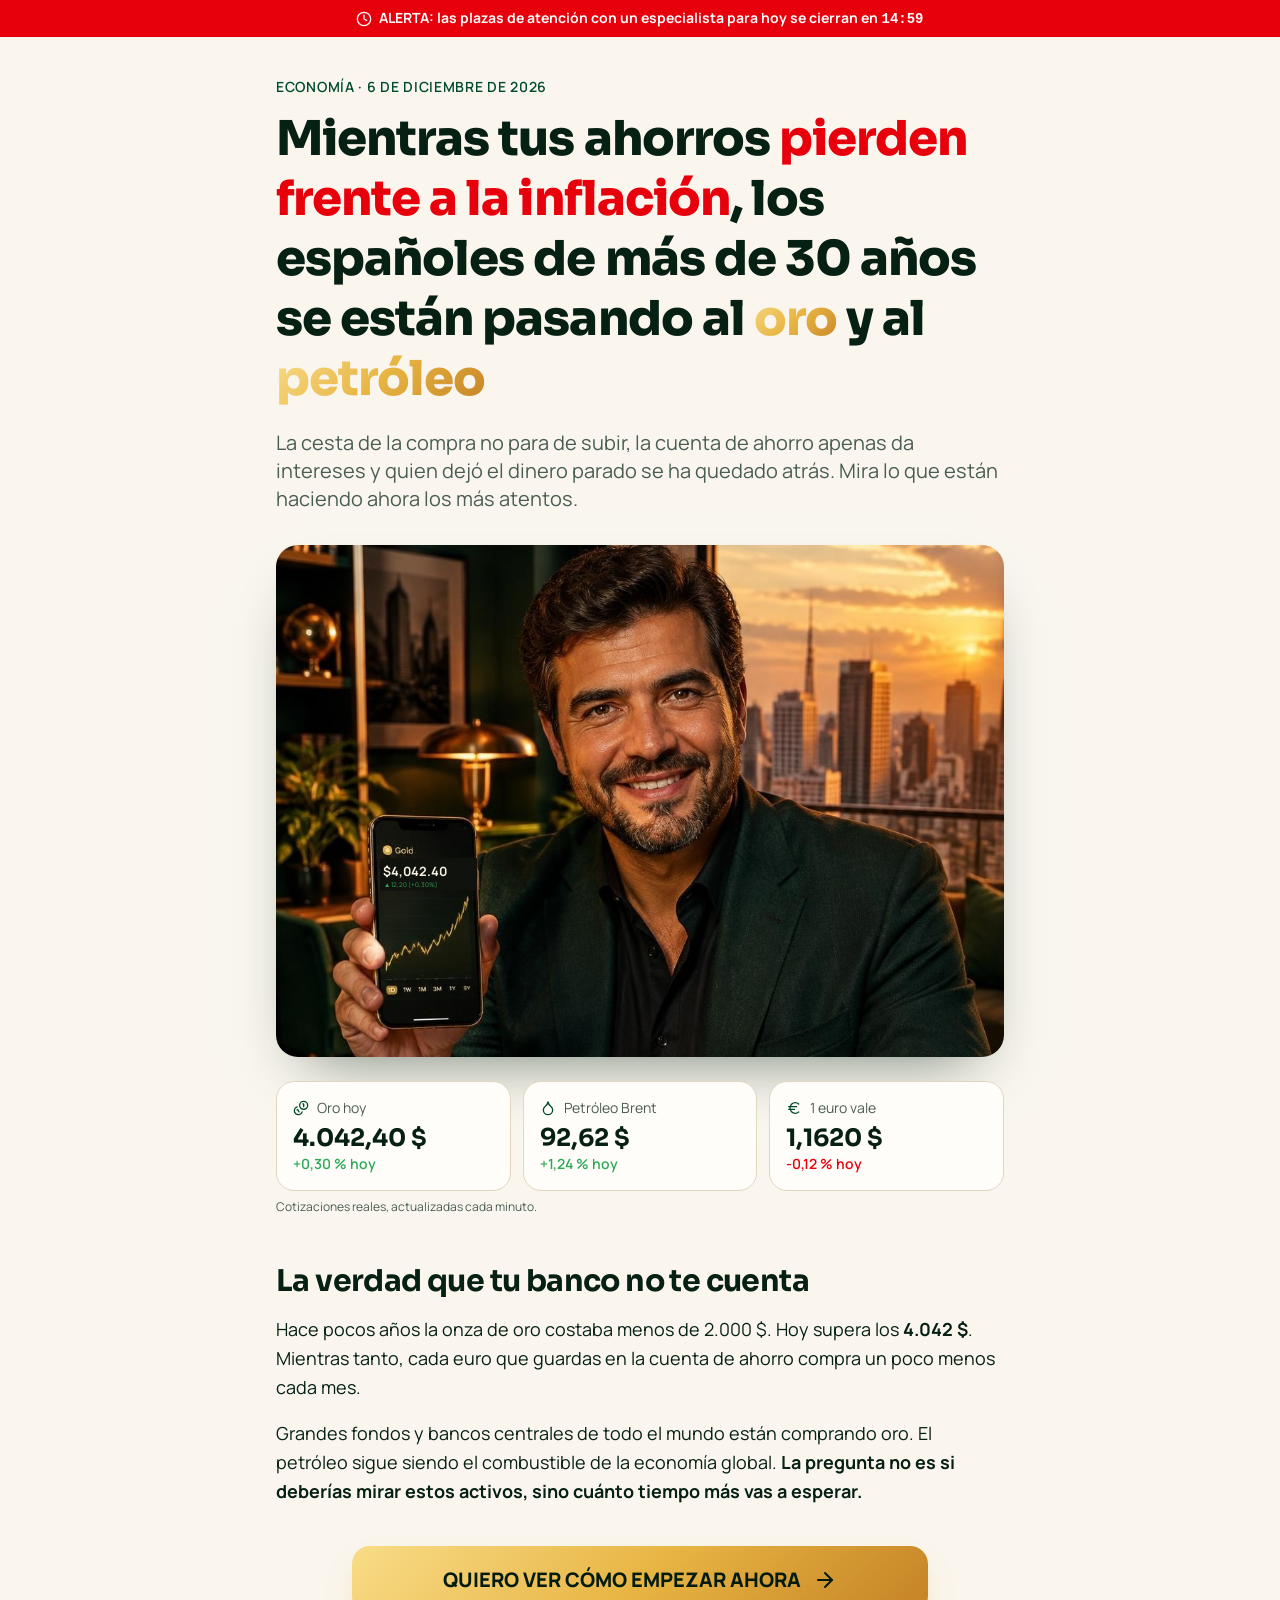
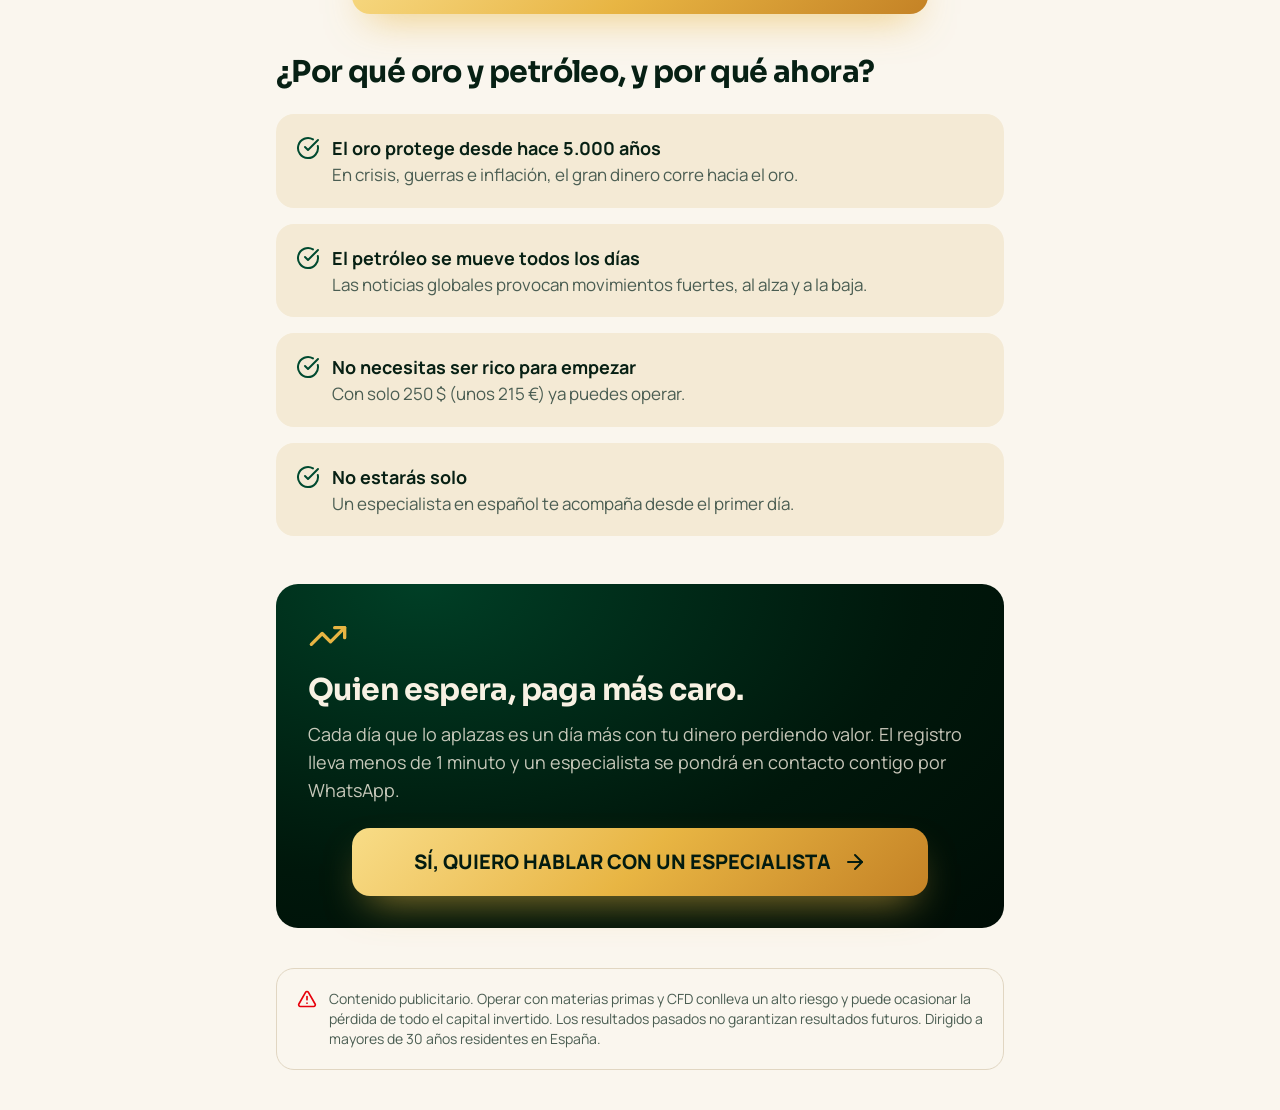
==== commit b5ab4e3a: "feat: implement pre-landing page with countdown and loader; add router for clean URLs" ====
--- a/index.html
+++ b/index.html
@@ -3,23 +3,19 @@
   <head>
     <meta charset="utf-8" />
     <meta name="viewport" content="width=device-width, initial-scale=1" />
-    <title>Invierte en Oro y Petróleo desde 250 $ | Commodities España</title>
+    <title>Por qué el oro y el petróleo están llamando la atención de los españoles</title>
     <meta
       name="description"
-      content="Opera con oro y petróleo con un depósito mínimo de 250 $, atención personalizada y un especialista dedicado. Registro en 1 minuto."
+      content="Inflación, un euro que compra menos y ahorros que pierden valor: descubre por qué los españoles de más de 30 años miran al oro y al petróleo, desde 250 $."
     />
-    <meta
-      property="og:title"
-      content="Invierte en Oro y Petróleo desde 250 $"
-    />
+    <meta property="og:title" content="¿Tus ahorros están perdiendo frente al oro?" />
     <meta
       property="og:description"
-      content="Especialista dedicado, atención personalizada y depósito con tarjeta o transferencia. Regístrate en 1 minuto."
+      content="Descubre por qué el oro y el petróleo han entrado en el radar de quien quiere proteger su patrimonio."
     />
-    <meta property="og:type" content="website" />
+    <meta property="og:type" content="article" />
     <meta property="og:locale" content="es_ES" />
     <meta name="twitter:card" content="summary_large_image" />
-    <!-- No favicon: an empty data URL stops browsers requesting /favicon.ico. -->
     <link rel="icon" href="data:," />
     <link rel="preconnect" href="https://fonts.googleapis.com" />
     <link rel="preconnect" href="https://fonts.gstatic.com" crossorigin />
@@ -31,1079 +27,256 @@
     <script src="index.js" defer></script>
   </head>
   <body>
-    <div class="min-h-screen">
-      <!-- ============================== Header + price ticker ============================== -->
-      <header
-        class="sticky top-0 z-40 border-b border-deep-foreground/10 bg-deep/95 text-deep-foreground backdrop-blur"
+    <!-- Pre-landing page (/descubra). Its buttons lead to the signup page, cadastro.html. -->
+    <div class="min-h-screen bg-background">
+      <div
+        class="bg-destructive px-4 py-2 text-center text-sm font-bold text-destructive-foreground"
       >
-        <div
-          class="mx-auto flex max-w-7xl items-center justify-between px-5 py-3"
+        <svg
+          viewBox="0 0 24 24"
+          class="mr-1 inline h-4 w-4"
+          fill="none"
+          stroke="currentColor"
+          stroke-width="2"
+          stroke-linecap="round"
+          stroke-linejoin="round"
+          aria-hidden="true"
         >
-          <div class="flex items-center gap-2 font-display text-lg font-bold">
-            <span
-              class="grid h-9 w-9 place-items-center rounded-lg bg-gold-gradient text-accent-foreground"
-            >
-              <svg
-                viewBox="0 0 24 24"
-                class="h-5 w-5"
-                fill="none"
-                stroke="currentColor"
-                stroke-width="2"
-                stroke-linecap="round"
-                stroke-linejoin="round"
-                aria-hidden="true"
+          <circle cx="12" cy="12" r="10" />
+          <polyline points="12 6 12 12 16 14" />
+        </svg>
+        ALERTA: las plazas de atención con un especialista para hoy se cierran en
+        <span class="font-mono" data-countdown>15:00</span>
+      </div>
+
+      <article class="mx-auto max-w-3xl px-5 py-10">
+        <p class="text-sm font-semibold uppercase tracking-wider text-primary">
+          Economía · <span data-today></span>
+        </p>
+        <h1 class="mt-3 text-4xl font-extrabold leading-tight sm:text-5xl">
+          Mientras tus ahorros <span class="text-destructive">pierden frente a la inflación</span>,
+          los españoles de más de 30 años se están pasando al
+          <span class="text-gold-gradient">oro</span> y al
+          <span class="text-gold-gradient">petróleo</span>
+        </h1>
+        <p class="mt-5 text-xl text-muted-foreground">
+          La cesta de la compra no para de subir, la cuenta de ahorro apenas da intereses y quien dejó
+          el dinero parado se ha quedado atrás. Mira lo que están haciendo ahora los más atentos.
+        </p>
+
+        <div class="mt-8 overflow-hidden rounded-2xl shadow-card">
+          <!-- Photo with the live gold price drawn on the phone screen (updated by index.js). -->
+          <svg
+            viewBox="0 60 1024 720"
+            preserveAspectRatio="xMidYMid slice"
+            class="block aspect-[1024/720] w-full"
+            role="img"
+            aria-label="Inversor siguiendo el precio del oro en el móvil"
+          >
+            <image href="assets/hero-trader.jpg" width="1024" height="1280" />
+            <g font-family="Manrope, sans-serif">
+              <text
+                x="150"
+                y="526"
+                font-size="18"
+                font-weight="700"
+                class="fill-deep-foreground"
+                data-gold-price
               >
+                $4,042.40
+              </text>
+              <text x="152" y="541" font-size="9" class="fill-success" data-gold-change>
+                ▲ 12,20 (+0,30%)
+              </text>
+            </g>
+          </svg>
+        </div>
+
+        <!-- Live quotes. data-quote-price / data-quote-change are filled by index.js. -->
+        <div class="mt-6 grid gap-3 sm:grid-cols-3">
+          <div class="rounded-xl border border-border bg-card p-4">
+            <div class="flex items-center gap-2 text-sm text-muted-foreground">
+              <svg viewBox="0 0 24 24" class="h-4 w-4 text-primary" fill="none" stroke="currentColor" stroke-width="2" stroke-linecap="round" stroke-linejoin="round" aria-hidden="true">
                 <path d="M13.744 17.736a6 6 0 1 1-7.48-7.48" />
                 <path d="M15 6h1v4" />
                 <path d="m6.134 14.768.866-.5 2 3.464" />
                 <circle cx="16" cy="8" r="6" />
               </svg>
-            </span>
-            Commodities <span class="text-gold">España</span>
-          </div>
-          <button
-            type="button"
-            data-scroll-to-form
-            class="rounded-lg bg-gold-gradient px-5 py-2.5 text-sm font-bold text-accent-foreground shadow-gold"
+              Oro hoy
+            </div>
+            <div class="mt-1 font-display text-2xl font-bold" data-quote-price="GC=F">4.042,40 $</div>
+            <div class="text-sm font-semibold text-success" data-quote-change="GC=F">+0,30 % hoy</div>
+          </div>
+          <div class="rounded-xl border border-border bg-card p-4">
+            <div class="flex items-center gap-2 text-sm text-muted-foreground">
+              <svg viewBox="0 0 24 24" class="h-4 w-4 text-primary" fill="none" stroke="currentColor" stroke-width="2" stroke-linecap="round" stroke-linejoin="round" aria-hidden="true">
+                <path d="M12 22a7 7 0 0 0 7-7c0-2-1-3.9-3-5.5s-3.5-4-4-6.5c-.5 2.5-2 4.9-4 6.5C6 11.1 5 13 5 15a7 7 0 0 0 7 7z" />
+              </svg>
+              Petróleo Brent
+            </div>
+            <div class="mt-1 font-display text-2xl font-bold" data-quote-price="BZ=F">92,62 $</div>
+            <div class="text-sm font-semibold text-success" data-quote-change="BZ=F">+1,24 % hoy</div>
+          </div>
+          <div class="rounded-xl border border-border bg-card p-4">
+            <div class="flex items-center gap-2 text-sm text-muted-foreground">
+              <svg viewBox="0 0 24 24" class="h-4 w-4 text-primary" fill="none" stroke="currentColor" stroke-width="2" stroke-linecap="round" stroke-linejoin="round" aria-hidden="true">
+                <path d="M4 10h12" />
+                <path d="M4 14h9" />
+                <path d="M19 6a7.7 7.7 0 0 0-5.2-2A7.9 7.9 0 0 0 6 12c0 4.4 3.5 8 7.8 8 2 0 3.8-.8 5.2-2" />
+              </svg>
+              1 euro vale
+            </div>
+            <div class="mt-1 font-display text-2xl font-bold" data-quote-price="EURUSD=X">1,1620 $</div>
+            <div class="text-sm font-semibold text-destructive" data-quote-change="EURUSD=X">-0,12 % hoy</div>
+          </div>
+        </div>
+        <p class="mt-2 text-xs text-muted-foreground">Cotizaciones reales, actualizadas cada minuto.</p>
+
+        <h2 class="mt-12 text-3xl font-bold">La verdad que tu banco no te cuenta</h2>
+        <p class="mt-4 text-lg leading-relaxed">
+          Hace pocos años la onza de oro costaba menos de 2.000 $. Hoy supera los
+          <b><span data-gold-round>4.042</span> $</b>. Mientras tanto, cada euro que guardas en la
+          cuenta de ahorro compra un poco menos cada mes.
+        </p>
+        <p class="mt-4 text-lg leading-relaxed">
+          Grandes fondos y bancos centrales de todo el mundo están comprando oro. El petróleo sigue
+          siendo el combustible de la economía global.
+          <b>
+            La pregunta no es si deberías mirar estos activos, sino cuánto tiempo más vas a esperar.
+          </b>
+        </p>
+
+        <div class="my-10">
+          <a
+            href="cadastro"
+            data-cta
+            class="group mx-auto flex w-full max-w-xl items-center justify-center gap-3 rounded-xl bg-gold-gradient px-6 py-5 text-center text-lg font-extrabold text-accent-foreground shadow-gold transition-transform hover:scale-[1.02] sm:text-xl"
           >
-            Regístrate
-          </button>
-        </div>
-        <div
-          class="overflow-hidden border-t border-deep-foreground/10 py-2 text-xs"
-        >
-          <!-- Filled twice by index.js from api/prices.php; these are fallback values. -->
-          <div
-            class="flex w-max animate-marquee gap-10 whitespace-nowrap"
-            data-ticker
-          >
-            <span class="flex gap-2"
-              ><b class="text-deep-foreground/70">ORO (XAU/USD)</b> 4042,40
-              <span class="text-success">+0,30%</span></span
+            QUIERO VER CÓMO EMPEZAR AHORA
+            <svg viewBox="0 0 24 24" class="h-6 w-6 transition-transform group-hover:translate-x-1" fill="none" stroke="currentColor" stroke-width="2" stroke-linecap="round" stroke-linejoin="round" aria-hidden="true">
+              <path d="M5 12h14" />
+              <path d="m12 5 7 7-7 7" />
+            </svg>
+          </a>
+        </div>
+
+        <h2 class="text-3xl font-bold">¿Por qué oro y petróleo, y por qué ahora?</h2>
+        <ul class="mt-6 space-y-4">
+          <li class="flex gap-3 rounded-xl bg-secondary p-5">
+            <svg viewBox="0 0 24 24" class="mt-0.5 h-6 w-6 shrink-0 text-primary" fill="none" stroke="currentColor" stroke-width="2" stroke-linecap="round" stroke-linejoin="round" aria-hidden="true">
+              <path d="M21.801 10A10 10 0 1 1 17 3.335" />
+              <path d="m9 11 3 3L22 4" />
+            </svg>
+            <div>
+              <b class="text-lg">El oro protege desde hace 5.000 años</b>
+              <p class="text-muted-foreground">
+                En crisis, guerras e inflación, el gran dinero corre hacia el oro.
+              </p>
+            </div>
+          </li>
+          <li class="flex gap-3 rounded-xl bg-secondary p-5">
+            <svg viewBox="0 0 24 24" class="mt-0.5 h-6 w-6 shrink-0 text-primary" fill="none" stroke="currentColor" stroke-width="2" stroke-linecap="round" stroke-linejoin="round" aria-hidden="true">
+              <path d="M21.801 10A10 10 0 1 1 17 3.335" />
+              <path d="m9 11 3 3L22 4" />
+            </svg>
+            <div>
+              <b class="text-lg">El petróleo se mueve todos los días</b>
+              <p class="text-muted-foreground">
+                Las noticias globales provocan movimientos fuertes, al alza y a la baja.
+              </p>
+            </div>
+          </li>
+          <li class="flex gap-3 rounded-xl bg-secondary p-5">
+            <svg viewBox="0 0 24 24" class="mt-0.5 h-6 w-6 shrink-0 text-primary" fill="none" stroke="currentColor" stroke-width="2" stroke-linecap="round" stroke-linejoin="round" aria-hidden="true">
+              <path d="M21.801 10A10 10 0 1 1 17 3.335" />
+              <path d="m9 11 3 3L22 4" />
+            </svg>
+            <div>
+              <b class="text-lg">No necesitas ser rico para empezar</b>
+              <p class="text-muted-foreground">
+                Con solo 250 $ (unos <span data-eur-250>215</span> €) ya puedes operar.
+              </p>
+            </div>
+          </li>
+          <li class="flex gap-3 rounded-xl bg-secondary p-5">
+            <svg viewBox="0 0 24 24" class="mt-0.5 h-6 w-6 shrink-0 text-primary" fill="none" stroke="currentColor" stroke-width="2" stroke-linecap="round" stroke-linejoin="round" aria-hidden="true">
+              <path d="M21.801 10A10 10 0 1 1 17 3.335" />
+              <path d="m9 11 3 3L22 4" />
+            </svg>
+            <div>
+              <b class="text-lg">No estarás solo</b>
+              <p class="text-muted-foreground">
+                Un especialista en español te acompaña desde el primer día.
+              </p>
+            </div>
+          </li>
+        </ul>
+
+        <div class="mt-12 rounded-2xl bg-deep-gradient p-8 text-deep-foreground">
+          <svg viewBox="0 0 24 24" class="h-10 w-10 text-gold" fill="none" stroke="currentColor" stroke-width="2" stroke-linecap="round" stroke-linejoin="round" aria-hidden="true">
+            <polyline points="22 7 13.5 15.5 8.5 10.5 2 17" />
+            <polyline points="16 7 22 7 22 13" />
+          </svg>
+          <h2 class="mt-4 text-3xl font-bold">Quien espera, paga más caro.</h2>
+          <p class="mt-3 text-lg text-deep-foreground/80">
+            Cada día que lo aplazas es un día más con tu dinero perdiendo valor. El registro lleva
+            menos de 1 minuto y un especialista se pondrá en contacto contigo por WhatsApp.
+          </p>
+          <div class="mt-6">
+            <a
+              href="cadastro"
+              data-cta
+              class="group mx-auto flex w-full max-w-xl items-center justify-center gap-3 rounded-xl bg-gold-gradient px-6 py-5 text-center text-lg font-extrabold text-accent-foreground shadow-gold transition-transform hover:scale-[1.02] sm:text-xl"
             >
-            <span class="flex gap-2"
-              ><b class="text-deep-foreground/70">PETRÓLEO BRENT</b> 92,62
-              <span class="text-success">+1,24%</span></span
-            >
-            <span class="flex gap-2"
-              ><b class="text-deep-foreground/70">PETRÓLEO WTI</b> 87,03
-              <span class="text-success">+1,15%</span></span
-            >
-            <span class="flex gap-2"
-              ><b class="text-deep-foreground/70">PLATA</b> 52,66
-              <span class="text-success">+2,79%</span></span
-            >
-            <span class="flex gap-2"
-              ><b class="text-deep-foreground/70">GAS NATURAL</b> 3,364
-              <span class="text-success">+2,06%</span></span
-            >
-            <span class="flex gap-2"
-              ><b class="text-deep-foreground/70">EUR/USD</b> 1,1620
-              <span class="text-destructive">-0,12%</span></span
-            >
-            <span class="flex gap-2"
-              ><b class="text-deep-foreground/70">ORO (XAU/USD)</b> 4042,40
-              <span class="text-success">+0,30%</span></span
-            >
-            <span class="flex gap-2"
-              ><b class="text-deep-foreground/70">PETRÓLEO BRENT</b> 92,62
-              <span class="text-success">+1,24%</span></span
-            >
-            <span class="flex gap-2"
-              ><b class="text-deep-foreground/70">PETRÓLEO WTI</b> 87,03
-              <span class="text-success">+1,15%</span></span
-            >
-            <span class="flex gap-2"
-              ><b class="text-deep-foreground/70">PLATA</b> 52,66
-              <span class="text-success">+2,79%</span></span
-            >
-            <span class="flex gap-2"
-              ><b class="text-deep-foreground/70">GAS NATURAL</b> 3,364
-              <span class="text-success">+2,06%</span></span
-            >
-            <span class="flex gap-2"
-              ><b class="text-deep-foreground/70">EUR/USD</b> 1,1620
-              <span class="text-destructive">-0,12%</span></span
-            >
-          </div>
-        </div>
-      </header>
-
-      <!-- ============================== Hero + first form ============================== -->
-      <section
-        class="relative overflow-hidden bg-deep-gradient text-deep-foreground"
-      >
-        <div
-          class="mx-auto grid max-w-7xl gap-10 px-5 py-14 lg:grid-cols-[1.1fr_1fr] lg:py-20"
-        >
-          <div class="flex flex-col justify-center">
-            <h1
-              class="text-4xl font-extrabold leading-[1.05] sm:text-5xl lg:text-6xl"
-            >
-              Invierte en <span class="text-gold-gradient">Oro</span> y
-              <span class="text-gold-gradient">Petróleo</span> desde 250 $
-            </h1>
-            <p class="mt-5 max-w-xl text-lg text-deep-foreground/80">
-              Diversifica tu patrimonio con los activos que todo el mundo busca
-              en tiempos de incertidumbre. Con un especialista a tu lado en cada
-              paso.
-            </p>
-            <div class="mt-8 grid max-w-lg grid-cols-3 gap-4">
-              <div
-                class="rounded-xl border border-deep-foreground/15 bg-deep-foreground/5 p-4"
-              >
-                <div class="font-display text-2xl font-bold text-gold">
-                  250 $
-                </div>
-                <div class="text-xs text-deep-foreground/70">
-                  Depósito mínimo
-                </div>
-              </div>
-              <div
-                class="rounded-xl border border-deep-foreground/15 bg-deep-foreground/5 p-4"
-              >
-                <div class="font-display text-2xl font-bold text-gold">
-                  Tarjeta
-                </div>
-                <div class="text-xs text-deep-foreground/70">
-                  Depósito rápido
-                </div>
-              </div>
-              <div
-                class="rounded-xl border border-deep-foreground/15 bg-deep-foreground/5 p-4"
-              >
-                <div class="font-display text-2xl font-bold text-gold">
-                  24/5
-                </div>
-                <div class="text-xs text-deep-foreground/70">
-                  Soporte personal
-                </div>
-              </div>
-            </div>
-            <div
-              class="mt-8 hidden overflow-hidden rounded-2xl border border-gold/30 lg:block"
-            >
-              <!-- Photo with the live gold price drawn on the phone screen (updated by index.js). -->
-              <svg
-                viewBox="0 60 1024 720"
-                preserveAspectRatio="xMidYMid slice"
-                class="block aspect-[1024/720] w-full"
-                role="img"
-                aria-label="Inversor siguiendo el precio del oro en el móvil"
-              >
-                <image
-                  href="assets/hero-trader.jpg"
-                  width="1024"
-                  height="1280"
-                />
-                <g font-family="Manrope, sans-serif">
-                  <text
-                    x="150"
-                    y="526"
-                    font-size="18"
-                    font-weight="700"
-                    class="fill-deep-foreground"
-                    data-gold-price
-                  >
-                    $4,042.40
-                  </text>
-                  <text
-                    x="152"
-                    y="541"
-                    font-size="9"
-                    class="fill-success"
-                    data-gold-change
-                  >
-                    ▲ 12,20 (+0,30%)
-                  </text>
-                </g>
-              </svg>
-            </div>
-          </div>
-          <!-- Signup form (filled by index.js). -->
-          <div
-            id="registro"
-            class="scroll-mt-24 self-center"
-            data-lead-slot
-          ></div>
-        </div>
-      </section>
-
-      <!-- ============================== Why gold and oil ============================== -->
-      <section class="mx-auto max-w-7xl px-5 py-20">
-        <h2 class="text-center text-3xl font-bold sm:text-4xl">
-          ¿Por qué oro y petróleo?
-        </h2>
-        <p class="mx-auto mt-3 max-w-2xl text-center text-muted-foreground">
-          Activos reales, negociados en todo el mundo, que históricamente cobran
-          protagonismo cuando la inflación erosiona el ahorro.
-        </p>
-        <div class="mt-12 grid gap-6 md:grid-cols-3">
-          <div class="rounded-2xl border border-border bg-card p-7 shadow-card">
-            <span
-              class="grid h-12 w-12 place-items-center rounded-xl bg-gold-gradient text-accent-foreground"
-            >
-              <svg
-                viewBox="0 0 24 24"
-                class="h-6 w-6"
-                fill="none"
-                stroke="currentColor"
-                stroke-width="2"
-                stroke-linecap="round"
-                stroke-linejoin="round"
-                aria-hidden="true"
-              >
-                <path d="M13.744 17.736a6 6 0 1 1-7.48-7.48" />
-                <path d="M15 6h1v4" />
-                <path d="m6.134 14.768.866-.5 2 3.464" />
-                <circle cx="16" cy="8" r="6" />
-              </svg>
-            </span>
-            <h3 class="mt-5 text-xl font-bold">Protección del patrimonio</h3>
-            <p class="mt-2 text-muted-foreground">
-              El oro se busca desde hace siglos como reserva de valor frente a
-              la inflación y la devaluación de la moneda.
-            </p>
-          </div>
-          <div class="rounded-2xl border border-border bg-card p-7 shadow-card">
-            <span
-              class="grid h-12 w-12 place-items-center rounded-xl bg-gold-gradient text-accent-foreground"
-            >
-              <svg
-                viewBox="0 0 24 24"
-                class="h-6 w-6"
-                fill="none"
-                stroke="currentColor"
-                stroke-width="2"
-                stroke-linecap="round"
-                stroke-linejoin="round"
-                aria-hidden="true"
-              >
-                <path
-                  d="M12 22a7 7 0 0 0 7-7c0-2-1-3.9-3-5.5s-3.5-4-4-6.5c-.5 2.5-2 4.9-4 6.5C6 11.1 5 13 5 15a7 7 0 0 0 7 7z"
-                />
-              </svg>
-            </span>
-            <h3 class="mt-5 text-xl font-bold">Demanda global</h3>
-            <p class="mt-2 text-muted-foreground">
-              El petróleo mueve la economía mundial: las noticias y los
-              movimientos de precio crean oportunidades cada día.
-            </p>
-          </div>
-          <div class="rounded-2xl border border-border bg-card p-7 shadow-card">
-            <span
-              class="grid h-12 w-12 place-items-center rounded-xl bg-gold-gradient text-accent-foreground"
-            >
-              <svg
-                viewBox="0 0 24 24"
-                class="h-6 w-6"
-                fill="none"
-                stroke="currentColor"
-                stroke-width="2"
-                stroke-linecap="round"
-                stroke-linejoin="round"
-                aria-hidden="true"
-              >
-                <path d="M16 7h6v6" />
-                <path d="m22 7-8.5 8.5-5-5L2 17" />
-              </svg>
-            </span>
-            <h3 class="mt-5 text-xl font-bold">Opera al alza y a la baja</h3>
-            <p class="mt-2 text-muted-foreground">
-              Puedes buscar oportunidades tanto cuando el precio sube como
-              cuando baja.
-            </p>
-          </div>
-        </div>
-      </section>
-
-      <!-- ============================== 3 steps ============================== -->
-      <section class="bg-secondary py-20">
-        <div class="mx-auto max-w-7xl px-5">
-          <h2 class="text-center text-3xl font-bold sm:text-4xl">
-            Empieza en 3 sencillos pasos
-          </h2>
-          <div class="mt-12 grid gap-8 md:grid-cols-3">
-            <div class="relative text-center">
-              <div
-                class="mx-auto grid h-20 w-20 place-items-center rounded-full bg-deep text-gold shadow-card"
-              >
-                <svg
-                  viewBox="0 0 24 24"
-                  class="h-8 w-8"
-                  fill="none"
-                  stroke="currentColor"
-                  stroke-width="2"
-                  stroke-linecap="round"
-                  stroke-linejoin="round"
-                  aria-hidden="true"
-                >
-                  <path d="m16 11 2 2 4-4" />
-                  <path d="M16 21v-2a4 4 0 0 0-4-4H6a4 4 0 0 0-4 4v2" />
-                  <circle cx="9" cy="7" r="4" />
-                </svg>
-              </div>
-              <span
-                class="absolute left-1/2 top-0 ml-6 grid h-8 w-8 place-items-center rounded-full bg-gold-gradient text-sm font-bold text-accent-foreground"
-                >1</span
-              >
-              <h3 class="mt-5 text-xl font-bold">Regístrate</h3>
-              <p class="mt-2 text-muted-foreground">
-                Te lleva menos de 1 minuto. Solo nombre, e-mail, teléfono y 3
-                preguntas.
-              </p>
-            </div>
-            <div class="relative text-center">
-              <div
-                class="mx-auto grid h-20 w-20 place-items-center rounded-full bg-deep text-gold shadow-card"
-              >
-                <svg
-                  viewBox="0 0 24 24"
-                  class="h-8 w-8"
-                  fill="none"
-                  stroke="currentColor"
-                  stroke-width="2"
-                  stroke-linecap="round"
-                  stroke-linejoin="round"
-                  aria-hidden="true"
-                >
-                  <path d="M13 2a9 9 0 0 1 9 9" />
-                  <path d="M13 6a5 5 0 0 1 5 5" />
-                  <path
-                    d="M13.832 16.568a1 1 0 0 0 1.213-.303l.355-.465A2 2 0 0 1 17 15h3a2 2 0 0 1 2 2v3a2 2 0 0 1-2 2A18 18 0 0 1 2 4a2 2 0 0 1 2-2h3a2 2 0 0 1 2 2v3a2 2 0 0 1-.8 1.6l-.468.351a1 1 0 0 0-.292 1.233 14 14 0 0 0 6.392 6.384"
-                  />
-                </svg>
-              </div>
-              <span
-                class="absolute left-1/2 top-0 ml-6 grid h-8 w-8 place-items-center rounded-full bg-gold-gradient text-sm font-bold text-accent-foreground"
-                >2</span
-              >
-              <h3 class="mt-5 text-xl font-bold">Habla con un especialista</h3>
-              <p class="mt-2 text-muted-foreground">
-                Un asesor te llama para conocer tu perfil y resolver tus dudas.
-              </p>
-            </div>
-            <div class="relative text-center">
-              <div
-                class="mx-auto grid h-20 w-20 place-items-center rounded-full bg-deep text-gold shadow-card"
-              >
-                <svg
-                  viewBox="0 0 24 24"
-                  class="h-8 w-8"
-                  fill="none"
-                  stroke="currentColor"
-                  stroke-width="2"
-                  stroke-linecap="round"
-                  stroke-linejoin="round"
-                  aria-hidden="true"
-                >
-                  <path
-                    d="M19 7V4a1 1 0 0 0-1-1H5a2 2 0 0 0 0 4h15a1 1 0 0 1 1 1v4h-3a2 2 0 0 0 0 4h3a1 1 0 0 0 1-1v-2a1 1 0 0 0-1-1"
-                  />
-                  <path d="M3 5v14a2 2 0 0 0 2 2h15a1 1 0 0 0 1-1v-4" />
-                </svg>
-              </div>
-              <span
-                class="absolute left-1/2 top-0 ml-6 grid h-8 w-8 place-items-center rounded-full bg-gold-gradient text-sm font-bold text-accent-foreground"
-                >3</span
-              >
-              <h3 class="mt-5 text-xl font-bold">Empieza con 250 $</h3>
-              <p class="mt-2 text-muted-foreground">
-                Deposita con tarjeta o transferencia y haz tus primeras
-                operaciones con acompañamiento.
-              </p>
-            </div>
-          </div>
-        </div>
-      </section>
-
-      <!-- ============================== For whom ============================== -->
-      <section
-        class="mx-auto grid max-w-7xl items-center gap-12 px-5 py-20 lg:grid-cols-2"
-      >
-        <svg
-          viewBox="0 0 1024 1280"
-          preserveAspectRatio="xMidYMid slice"
-          class="block h-[520px] w-full overflow-hidden rounded-3xl shadow-card"
-          role="img"
-          aria-label="Inversor con lingotes de oro"
-        >
-          <image href="assets/hero-trader.jpg" width="1024" height="1280" />
-          <g font-family="Manrope, sans-serif">
-            <text
-              x="150"
-              y="526"
-              font-size="18"
-              font-weight="700"
-              class="fill-deep-foreground"
-              data-gold-price
-            >
-              $4,042.40
-            </text>
-            <text
-              x="152"
-              y="541"
-              font-size="9"
-              class="fill-success"
-              data-gold-change
-            >
-              ▲ 12,20 (+0,30%)
-            </text>
-          </g>
-        </svg>
-        <div>
-          <h2 class="text-3xl font-bold sm:text-4xl">
-            Pensado para quien ya tiene experiencia de vida, no necesariamente
-            de mercado
-          </h2>
-          <div class="mt-8 grid gap-5 sm:grid-cols-2">
-            <div class="flex gap-4">
-              <svg
-                viewBox="0 0 24 24"
-                class="h-7 w-7 shrink-0 text-primary"
-                fill="none"
-                stroke="currentColor"
-                stroke-width="2"
-                stroke-linecap="round"
-                stroke-linejoin="round"
-                aria-hidden="true"
-              >
-                <path
-                  d="M3 14h3a2 2 0 0 1 2 2v3a2 2 0 0 1-2 2H5a2 2 0 0 1-2-2v-7a9 9 0 0 1 18 0v7a2 2 0 0 1-2 2h-1a2 2 0 0 1-2-2v-3a2 2 0 0 1 2-2h3"
-                />
-              </svg>
-              <div>
-                <h3 class="font-bold">Gestor de cuenta personal</h3>
-                <p class="text-sm text-muted-foreground">
-                  Una persona que te conoce por tu nombre.
-                </p>
-              </div>
-            </div>
-            <div class="flex gap-4">
-              <svg
-                viewBox="0 0 24 24"
-                class="h-7 w-7 shrink-0 text-primary"
-                fill="none"
-                stroke="currentColor"
-                stroke-width="2"
-                stroke-linecap="round"
-                stroke-linejoin="round"
-                aria-hidden="true"
-              >
-                <path d="M12 7v14" />
-                <path
-                  d="M3 18a1 1 0 0 1-1-1V4a1 1 0 0 1 1-1h5a4 4 0 0 1 4 4 4 4 0 0 1 4-4h5a1 1 0 0 1 1 1v13a1 1 0 0 1-1 1h-6a3 3 0 0 0-3 3 3 3 0 0 0-3-3z"
-                />
-              </svg>
-              <div>
-                <h3 class="font-bold">Material formativo</h3>
-                <p class="text-sm text-muted-foreground">
-                  Clases y guías en español, desde cero.
-                </p>
-              </div>
-            </div>
-            <div class="flex gap-4">
-              <svg
-                viewBox="0 0 24 24"
-                class="h-7 w-7 shrink-0 text-primary"
-                fill="none"
-                stroke="currentColor"
-                stroke-width="2"
-                stroke-linecap="round"
-                stroke-linejoin="round"
-                aria-hidden="true"
-              >
-                <rect width="14" height="20" x="5" y="2" rx="2" ry="2" />
-                <path d="M12 18h.01" />
-              </svg>
-              <div>
-                <h3 class="font-bold">App sencilla</h3>
-                <p class="text-sm text-muted-foreground">
-                  Sigue el oro y el petróleo desde el móvil.
-                </p>
-              </div>
-            </div>
-            <div class="flex gap-4">
-              <svg
-                viewBox="0 0 24 24"
-                class="h-7 w-7 shrink-0 text-primary"
-                fill="none"
-                stroke="currentColor"
-                stroke-width="2"
-                stroke-linecap="round"
-                stroke-linejoin="round"
-                aria-hidden="true"
-              >
-                <path d="M3 3v16a2 2 0 0 0 2 2h16" />
-                <path d="M18 17V9" />
-                <path d="M13 17V5" />
-                <path d="M8 17v-3" />
-              </svg>
-              <div>
-                <h3 class="font-bold">Análisis diarios</h3>
-                <p class="text-sm text-muted-foreground">
-                  Resúmenes del mercado directamente en tu e-mail.
-                </p>
-              </div>
-            </div>
-          </div>
-          <button
-            type="button"
-            data-scroll-to-form
-            class="mt-10 inline-block rounded-lg bg-gold-gradient px-8 py-4 text-lg font-bold text-accent-foreground shadow-gold"
-          >
-            Quiero mi especialista
-          </button>
-        </div>
-      </section>
-
-      <!-- ============================== Testimonials ============================== -->
-      <section class="bg-deep-gradient py-20 text-deep-foreground">
-        <div class="mx-auto max-w-7xl px-5">
-          <h2 class="text-center text-3xl font-bold sm:text-4xl">
-            Lo que dicen nuestros clientes
-          </h2>
-          <div class="mt-12 grid gap-6 md:grid-cols-3">
-            <figure
-              class="rounded-2xl border border-deep-foreground/15 bg-deep-foreground/5 p-7"
-            >
-              <div
-                class="flex gap-1 text-gold"
-                data-stars
-                aria-label="5 estrellas"
-              ></div>
-              <blockquote class="mt-4 text-deep-foreground/90">
-                “Siempre quise invertir en oro, pero me parecía complicado. El
-                especialista me lo explicó todo con paciencia.”
-              </blockquote>
-              <figcaption class="mt-5 text-sm">
-                <b>Carlos M., 47</b> ·
-                <span class="text-deep-foreground/60">Madrid</span>
-              </figcaption>
-            </figure>
-            <figure
-              class="rounded-2xl border border-deep-foreground/15 bg-deep-foreground/5 p-7"
-            >
-              <div
-                class="flex gap-1 text-gold"
-                data-stars
-                aria-label="5 estrellas"
-              ></div>
-              <blockquote class="mt-4 text-deep-foreground/90">
-                “Empecé con el mínimo para conocerlo. La atención personalizada
-                marcó la diferencia.”
-              </blockquote>
-              <figcaption class="mt-5 text-sm">
-                <b>Ana R., 39</b> ·
-                <span class="text-deep-foreground/60">Valencia</span>
-              </figcaption>
-            </figure>
-            <figure
-              class="rounded-2xl border border-deep-foreground/15 bg-deep-foreground/5 p-7"
-            >
-              <div
-                class="flex gap-1 text-gold"
-                data-stars
-                aria-label="5 estrellas"
-              ></div>
-              <blockquote class="mt-4 text-deep-foreground/90">
-                “Quería diversificar más allá de la cuenta de ahorro. Ahora sigo
-                el petróleo en la app cada día.”
-              </blockquote>
-              <figcaption class="mt-5 text-sm">
-                <b>Roberto S., 55</b> ·
-                <span class="text-deep-foreground/60">Sevilla</span>
-              </figcaption>
-            </figure>
-          </div>
-          <p class="mt-6 text-center text-xs text-deep-foreground/50">
-            Testimonios ilustrativos. Los resultados pasados no garantizan
-            resultados futuros.
-          </p>
-        </div>
-      </section>
-
-      <!-- ============================== FAQ ============================== -->
-      <section class="mx-auto max-w-3xl px-5 py-20">
-        <h2 class="text-center text-3xl font-bold sm:text-4xl">
-          Preguntas frecuentes
-        </h2>
-        <div class="faq mt-10">
-          <details class="border-b">
-            <summary
-              class="flex cursor-pointer items-center justify-between py-4 text-left text-lg font-semibold hover:underline"
-            >
-              ¿Cuál es el depósito mínimo?
-              <svg
-                viewBox="0 0 24 24"
-                class="h-4 w-4 shrink-0 text-muted-foreground"
-                fill="none"
-                stroke="currentColor"
-                stroke-width="2"
-                stroke-linecap="round"
-                stroke-linejoin="round"
-                aria-hidden="true"
-              >
-                <path d="m6 9 6 6 6-6" />
-              </svg>
-            </summary>
-            <p class="pb-4 text-base text-muted-foreground">
-              Puedes empezar con 250 $ (unos 215 €), con tarjeta o transferencia
-              bancaria.
-            </p>
-          </details>
-          <details class="border-b">
-            <summary
-              class="flex cursor-pointer items-center justify-between py-4 text-left text-lg font-semibold hover:underline"
-            >
-              ¿Necesito experiencia?
-              <svg
-                viewBox="0 0 24 24"
-                class="h-4 w-4 shrink-0 text-muted-foreground"
-                fill="none"
-                stroke="currentColor"
-                stroke-width="2"
-                stroke-linecap="round"
-                stroke-linejoin="round"
-                aria-hidden="true"
-              >
-                <path d="m6 9 6 6 6-6" />
-              </svg>
-            </summary>
-            <p class="pb-4 text-base text-muted-foreground">
-              No. Tu especialista y nuestro material formativo te ayudan desde
-              el primer paso.
-            </p>
-          </details>
-          <details class="border-b">
-            <summary
-              class="flex cursor-pointer items-center justify-between py-4 text-left text-lg font-semibold hover:underline"
-            >
-              ¿Hay riesgo?
-              <svg
-                viewBox="0 0 24 24"
-                class="h-4 w-4 shrink-0 text-muted-foreground"
-                fill="none"
-                stroke="currentColor"
-                stroke-width="2"
-                stroke-linecap="round"
-                stroke-linejoin="round"
-                aria-hidden="true"
-              >
-                <path d="m6 9 6 6 6-6" />
-              </svg>
-            </summary>
-            <p class="pb-4 text-base text-muted-foreground">
-              Sí. Operar con materias primas conlleva el riesgo de perder el
-              capital invertido. Invierte solo lo que puedas permitirte perder y
-              cuenta con asesoramiento.
-            </p>
-          </details>
-          <details class="border-b">
-            <summary
-              class="flex cursor-pointer items-center justify-between py-4 text-left text-lg font-semibold hover:underline"
-            >
-              ¿Cómo retiro mi dinero?
-              <svg
-                viewBox="0 0 24 24"
-                class="h-4 w-4 shrink-0 text-muted-foreground"
-                fill="none"
-                stroke="currentColor"
-                stroke-width="2"
-                stroke-linecap="round"
-                stroke-linejoin="round"
-                aria-hidden="true"
-              >
-                <path d="m6 9 6 6 6-6" />
-              </svg>
-            </summary>
-            <p class="pb-4 text-base text-muted-foreground">
-              Puedes solicitar las retiradas desde la plataforma y recibirlas en
-              tu cuenta bancaria en España.
-            </p>
-          </details>
-          <details class="border-b">
-            <summary
-              class="flex cursor-pointer items-center justify-between py-4 text-left text-lg font-semibold hover:underline"
-            >
-              ¿Cuál es el horario de atención?
-              <svg
-                viewBox="0 0 24 24"
-                class="h-4 w-4 shrink-0 text-muted-foreground"
-                fill="none"
-                stroke="currentColor"
-                stroke-width="2"
-                stroke-linecap="round"
-                stroke-linejoin="round"
-                aria-hidden="true"
-              >
-                <path d="m6 9 6 6 6-6" />
-              </svg>
-            </summary>
-            <p class="pb-4 text-base text-muted-foreground">
-              Atención en español de lunes a viernes, 24 horas, mientras el
-              mercado está abierto.
-            </p>
-          </details>
-        </div>
-      </section>
-
-      <!-- ============================== Closing CTA + second form ============================== -->
-      <section class="bg-secondary py-20">
-        <div
-          class="mx-auto grid max-w-6xl items-center gap-10 px-5 lg:grid-cols-2"
-        >
-          <div>
-            <h2 class="text-3xl font-bold sm:text-5xl">
-              Tu patrimonio merece más que una
-              <span class="text-primary">cuenta de ahorro</span>.
-            </h2>
-            <p
-              class="mt-4 text-lg text-muted-foreground"
-            >
-              Regístrate ahora y un especialista en oro y petróleo se pondrá en
-              contacto contigo.
-            </p>
-          </div>
-          <div class="self-center" data-lead-slot></div>
-        </div>
-      </section>
-
-      <footer class="bg-deep py-10 text-sm text-deep-foreground/60">
-        <div class="mx-auto max-w-7xl space-y-4 px-5">
-          <p>
-            <b class="text-deep-foreground/80">Aviso de riesgo:</b> Operar con
-            materias primas y CFD conlleva un alto riesgo y puede ocasionar la
-            pérdida de todo el capital invertido. No es adecuado para todos los
-            inversores. Ningún resultado está garantizado. Este sitio está
-            dirigido únicamente a mayores de 30 años residentes en España.
-          </p>
-          <p>
-            © <span data-year>2026</span> Commodities España · Política de
-            Privacidad · Términos de Uso
-          </p>
-        </div>
-      </footer>
-    </div>
-
-    <!-- ============================== Templates used by index.js ============================== -->
-
-    <!-- Signup form: 2 steps, then the success message. One copy goes in each [data-lead-slot]. -->
-    <template id="lead-form-template">
-      <div
-        class="rounded-2xl border border-border bg-card p-6 text-card-foreground shadow-card sm:p-8"
-      >
-        <!-- Step 3: success -->
-        <div class="py-8 text-center" data-step="3" hidden>
-          <svg
-            viewBox="0 0 24 24"
-            class="mx-auto h-14 w-14 text-success"
-            fill="none"
-            stroke="currentColor"
-            stroke-width="2"
-            stroke-linecap="round"
-            stroke-linejoin="round"
-            aria-hidden="true"
-          >
-            <circle cx="12" cy="12" r="10" />
-            <path d="m9 12 2 2 4-4" />
-          </svg>
-          <h3 class="mt-4 text-2xl font-bold">
-            ¡Registro recibido, <span data-first-name></span>!
-          </h3>
-          <p class="mt-2 text-muted-foreground">
-            Un especialista te llamará en breve.
-            Atento a tu móvil.
-          </p>
-          <p
-            class="mt-4 text-sm font-medium text-foreground"
-            data-redirecting
-            hidden
-          >
-            Redirigiendo a tu cuenta...
-          </p>
-        </div>
-
-        <div data-steps>
-          <div class="mb-5 flex items-center justify-between">
-            <h3 class="text-xl font-bold" data-step-title>
-              Abre tu cuenta gratis
-            </h3>
-            <span
-              class="rounded-full bg-secondary px-3 py-1 text-xs font-semibold text-secondary-foreground"
-            >
-              Paso <span data-step-number>1</span> de 2
-            </span>
-          </div>
-          <div class="mb-6 h-1.5 overflow-hidden rounded-full bg-muted">
-            <div
-              class="h-full bg-gold-gradient transition-all"
-              style="width: 50%"
-              data-progress
-            ></div>
-          </div>
-
-          <!-- Step 1: contact details -->
-          <div class="space-y-3" data-step="1">
-            <div class="grid grid-cols-1 gap-3 sm:grid-cols-2">
-              <div>
-                <input
-                  data-field="firstName"
-                  class="w-full rounded-lg border border-input bg-background px-4 py-3 text-base outline-none focus:border-accent focus:ring-2 focus:ring-ring"
-                  placeholder="Nombre"
-                  autocomplete="given-name"
-                  maxlength="50"
-                />
-                <p
-                  class="mt-1 text-xs font-medium text-destructive"
-                  role="alert"
-                  data-error="firstName"
-                  hidden
-                ></p>
-              </div>
-              <div>
-                <input
-                  data-field="lastName"
-                  class="w-full rounded-lg border border-input bg-background px-4 py-3 text-base outline-none focus:border-accent focus:ring-2 focus:ring-ring"
-                  placeholder="Apellidos"
-                  autocomplete="family-name"
-                  maxlength="50"
-                />
-                <p
-                  class="mt-1 text-xs font-medium text-destructive"
-                  role="alert"
-                  data-error="lastName"
-                  hidden
-                ></p>
-              </div>
-            </div>
-            <div>
-              <input
-                data-field="email"
-                class="w-full rounded-lg border border-input bg-background px-4 py-3 text-base outline-none focus:border-accent focus:ring-2 focus:ring-ring"
-                type="email"
-                inputmode="email"
-                autocomplete="email"
-                placeholder="Tu mejor e-mail"
-                maxlength="255"
-              />
-              <p
-                class="mt-1 text-xs font-medium text-destructive"
-                role="alert"
-                data-error="email"
-                hidden
-              ></p>
-            </div>
-            <div>
-              <!-- Prefix and input share one border, so they always line up and never wrap apart. -->
-              <div
-                class="flex items-stretch overflow-hidden rounded-lg border border-input bg-background focus-within:border-accent focus-within:ring-2 focus-within:ring-ring"
-                data-phone-box
-              >
-                <span
-                  aria-hidden="true"
-                  class="flex shrink-0 items-center gap-2 whitespace-nowrap border-r border-input bg-muted px-3 text-base font-semibold text-muted-foreground"
-                >
-                  <svg
-                    viewBox="0 0 28 20"
-                    class="h-4 w-[22px] shrink-0 rounded-[2px]"
-                    role="presentation"
-                  >
-                    <rect width="28" height="20" fill="#aa151b" />
-                    <rect y="5" width="28" height="10" fill="#f1bf00" />
-                  </svg>
-                  +34
-                </span>
-                <input
-                  data-field="phone"
-                  aria-label="Teléfono móvil (+34)"
-                  class="min-w-0 flex-1 bg-transparent px-4 py-3 text-base outline-none"
-                  type="tel"
-                  inputmode="numeric"
-                  autocomplete="tel-national"
-                  placeholder="612 34 56 78"
-                  maxlength="16"
-                />
-              </div>
-              <p
-                class="mt-1 text-xs font-medium text-destructive"
-                role="alert"
-                data-error="phone"
-                hidden
-              ></p>
-            </div>
-            <!-- Honeypot: hidden from people and screen readers; bots fill it. -->
-            <input
-              type="text"
-              name="website"
-              data-field="website"
-              tabindex="-1"
-              autocomplete="off"
-              aria-hidden="true"
-              class="absolute -left-[9999px] h-0 w-0 opacity-0"
-            />
-            <label class="flex items-start gap-3 pt-1 text-sm">
-              <input
-                type="checkbox"
-                class="mt-1 h-4 w-4 accent-primary"
-                data-field="over30"
-              />
-              <span>Confirmo que tengo <strong>30 años o más</strong></span>
-            </label>
-            <p
-              class="text-sm font-medium text-destructive"
-              data-form-error
-              hidden
-            ></p>
-            <button
-              type="button"
-              data-next
-              class="flex w-full items-center justify-center gap-2 rounded-lg bg-gold-gradient px-6 py-4 text-lg font-bold text-accent-foreground shadow-gold transition hover:brightness-105"
-            >
-              Continuar
-              <svg
-                viewBox="0 0 24 24"
-                class="h-5 w-5"
-                fill="none"
-                stroke="currentColor"
-                stroke-width="2"
-                stroke-linecap="round"
-                stroke-linejoin="round"
-                aria-hidden="true"
-              >
+              SÍ, QUIERO HABLAR CON UN ESPECIALISTA
+              <svg viewBox="0 0 24 24" class="h-6 w-6 transition-transform group-hover:translate-x-1" fill="none" stroke="currentColor" stroke-width="2" stroke-linecap="round" stroke-linejoin="round" aria-hidden="true">
                 <path d="M5 12h14" />
                 <path d="m12 5 7 7-7 7" />
               </svg>
-            </button>
-          </div>
-
-          <!-- Step 2: the 3 questions, consent and captcha -->
-          <div class="space-y-5" data-step="2" hidden>
-            <fieldset class="space-y-2" data-choice="experience">
-              <legend class="text-sm font-semibold text-foreground">
-                1. ¿Qué experiencia tienes invirtiendo?
-              </legend>
-              <div class="grid grid-cols-1 gap-2 sm:grid-cols-2">
-                <button type="button" data-value="none">
-                  Nunca he operado
-                </button>
-                <button type="button" data-value="beginner">
-                  Principiante (ya lo he probado)
-                </button>
-                <button type="button" data-value="experienced">
-                  Con experiencia
-                </button>
-              </div>
-            </fieldset>
-            <fieldset class="space-y-2" data-choice="goal">
-              <legend class="text-sm font-semibold text-foreground">
-                2. ¿Cuál es tu objetivo principal?
-              </legend>
-              <div class="grid grid-cols-1 gap-2 sm:grid-cols-2">
-                <button type="button" data-value="extra_income">
-                  Ingresos extra cada mes
-                </button>
-                <button type="button" data-value="grow_savings">
-                  Hacer crecer mi patrimonio
-                </button>
-                <button type="button" data-value="inflation">
-                  Protegerme de la inflación
-                </button>
-                <button type="button" data-value="learn">
-                  Aprender a operar
-                </button>
-              </div>
-            </fieldset>
-            <fieldset class="space-y-2" data-choice="deposit">
-              <legend class="text-sm font-semibold text-foreground">
-                3. ¿Puedes empezar con el depósito mínimo de 250 $?
-              </legend>
-              <div class="grid grid-cols-1 gap-2 sm:grid-cols-2">
-                <button type="button" data-value="yes">
-                  Sí, empiezo con 250 $ o más
-                </button>
-                <button type="button" data-value="not_yet">Todavía no</button>
-              </div>
-            </fieldset>
-            <label class="flex items-start gap-3 text-xs text-muted-foreground">
-              <input
-                type="checkbox"
-                class="mt-0.5 h-4 w-4 accent-primary"
-                data-field="consent"
-              />
-              <span
-                >Acepto que me contacten por teléfono y e-mail, y
-                acepto la Política de Privacidad (RGPD).</span
-              >
-            </label>
-            <div class="min-h-[65px]" data-captcha></div>
-            <p class="text-xs text-muted-foreground" data-captcha-failed hidden>
-              La verificación de seguridad no se ha cargado. Desactiva los
-              bloqueadores de anuncios en este sitio o recarga la página.
-            </p>
-            <p
-              class="text-sm font-medium text-destructive"
-              data-form-error
-              hidden
-            ></p>
-            <div class="flex gap-2">
-              <button
-                type="button"
-                data-back
-                class="rounded-lg border border-input px-4 py-4 text-sm font-semibold"
-              >
-                Volver
-              </button>
-              <button
-                type="button"
-                data-submit
-                class="flex flex-1 items-center justify-center gap-2 rounded-lg bg-gold-gradient px-6 py-4 text-lg font-bold text-accent-foreground shadow-gold transition hover:brightness-105 disabled:opacity-60"
-              >
-                Quiero empezar ahora
-              </button>
-            </div>
-          </div>
-
-          <div
-            class="mt-5 flex items-center justify-center gap-4 text-xs text-muted-foreground"
-          >
-            <span class="flex items-center gap-1">
-              <svg
-                viewBox="0 0 24 24"
-                class="h-3.5 w-3.5"
-                fill="none"
-                stroke="currentColor"
-                stroke-width="2"
-                stroke-linecap="round"
-                stroke-linejoin="round"
-                aria-hidden="true"
-              >
-                <rect width="18" height="11" x="3" y="11" rx="2" ry="2" />
-                <path d="M7 11V7a5 5 0 0 1 10 0v4" />
-              </svg>
-              Datos protegidos
-            </span>
-            <span class="flex items-center gap-1">
-              <svg
-                viewBox="0 0 24 24"
-                class="h-3.5 w-3.5"
-                fill="none"
-                stroke="currentColor"
-                stroke-width="2"
-                stroke-linecap="round"
-                stroke-linejoin="round"
-                aria-hidden="true"
-              >
-                <path
-                  d="M20 13c0 5-3.5 7.5-7.66 8.95a1 1 0 0 1-.67-.01C7.5 20.5 4 18 4 13V6a1 1 0 0 1 1-1c2 0 4.5-1.2 6.24-2.72a1.17 1.17 0 0 1 1.52 0C14.51 3.81 17 5 19 5a1 1 0 0 1 1 1z"
-                />
-                <path d="m9 12 2 2 4-4" />
-              </svg>
-              Registro sin coste
-            </span>
-          </div>
-        </div>
+            </a>
+          </div>
+        </div>
+
+        <div class="mt-10 flex gap-3 rounded-xl border border-border p-5 text-sm text-muted-foreground">
+          <svg viewBox="0 0 24 24" class="h-5 w-5 shrink-0 text-destructive" fill="none" stroke="currentColor" stroke-width="2" stroke-linecap="round" stroke-linejoin="round" aria-hidden="true">
+            <path d="m21.73 18-8-14a2 2 0 0 0-3.48 0l-8 14A2 2 0 0 0 4 21h16a2 2 0 0 0 1.73-3" />
+            <path d="M12 9v4" />
+            <path d="M12 17h.01" />
+          </svg>
+          <p>
+            Contenido publicitario. Operar con materias primas y CFD conlleva un alto riesgo y puede
+            ocasionar la pérdida de todo el capital invertido. Los resultados pasados no garantizan
+            resultados futuros. Dirigido a mayores de 30 años residentes en España.
+          </p>
+        </div>
+      </article>
+    </div>
+
+    <!-- Full-screen loader shown for 2 s after a button click, before cadastro.html opens. -->
+    <div
+      role="status"
+      aria-live="polite"
+      data-route-loader
+      hidden
+      class="fixed inset-0 z-[100] flex flex-col items-center justify-center gap-6 bg-deep/95 px-6 text-deep-foreground backdrop-blur-sm"
+    >
+      <div class="relative grid h-20 w-20 place-items-center">
+        <span
+          class="absolute inset-0 animate-spin rounded-full border-4 border-gold/20 border-t-gold motion-reduce:animate-none"
+        ></span>
+        <span class="grid h-12 w-12 place-items-center rounded-xl bg-gold-gradient text-accent-foreground">
+          <svg viewBox="0 0 24 24" class="h-6 w-6" fill="none" stroke="currentColor" stroke-width="2" stroke-linecap="round" stroke-linejoin="round" aria-hidden="true">
+            <path d="M13.744 17.736a6 6 0 1 1-7.48-7.48" />
+            <path d="M15 6h1v4" />
+            <path d="m6.134 14.768.866-.5 2 3.464" />
+            <circle cx="16" cy="8" r="6" />
+          </svg>
+        </span>
       </div>
-    </template>
+      <p class="text-center font-display text-lg font-bold sm:text-xl">Preparando tu registro…</p>
+      <div class="h-1.5 w-56 overflow-hidden rounded-full bg-deep-foreground/15">
+        <div class="h-full bg-gold-gradient ease-out" style="width: 0%" data-route-loader-bar></div>
+      </div>
+    </div>
   </body>
 </html>
